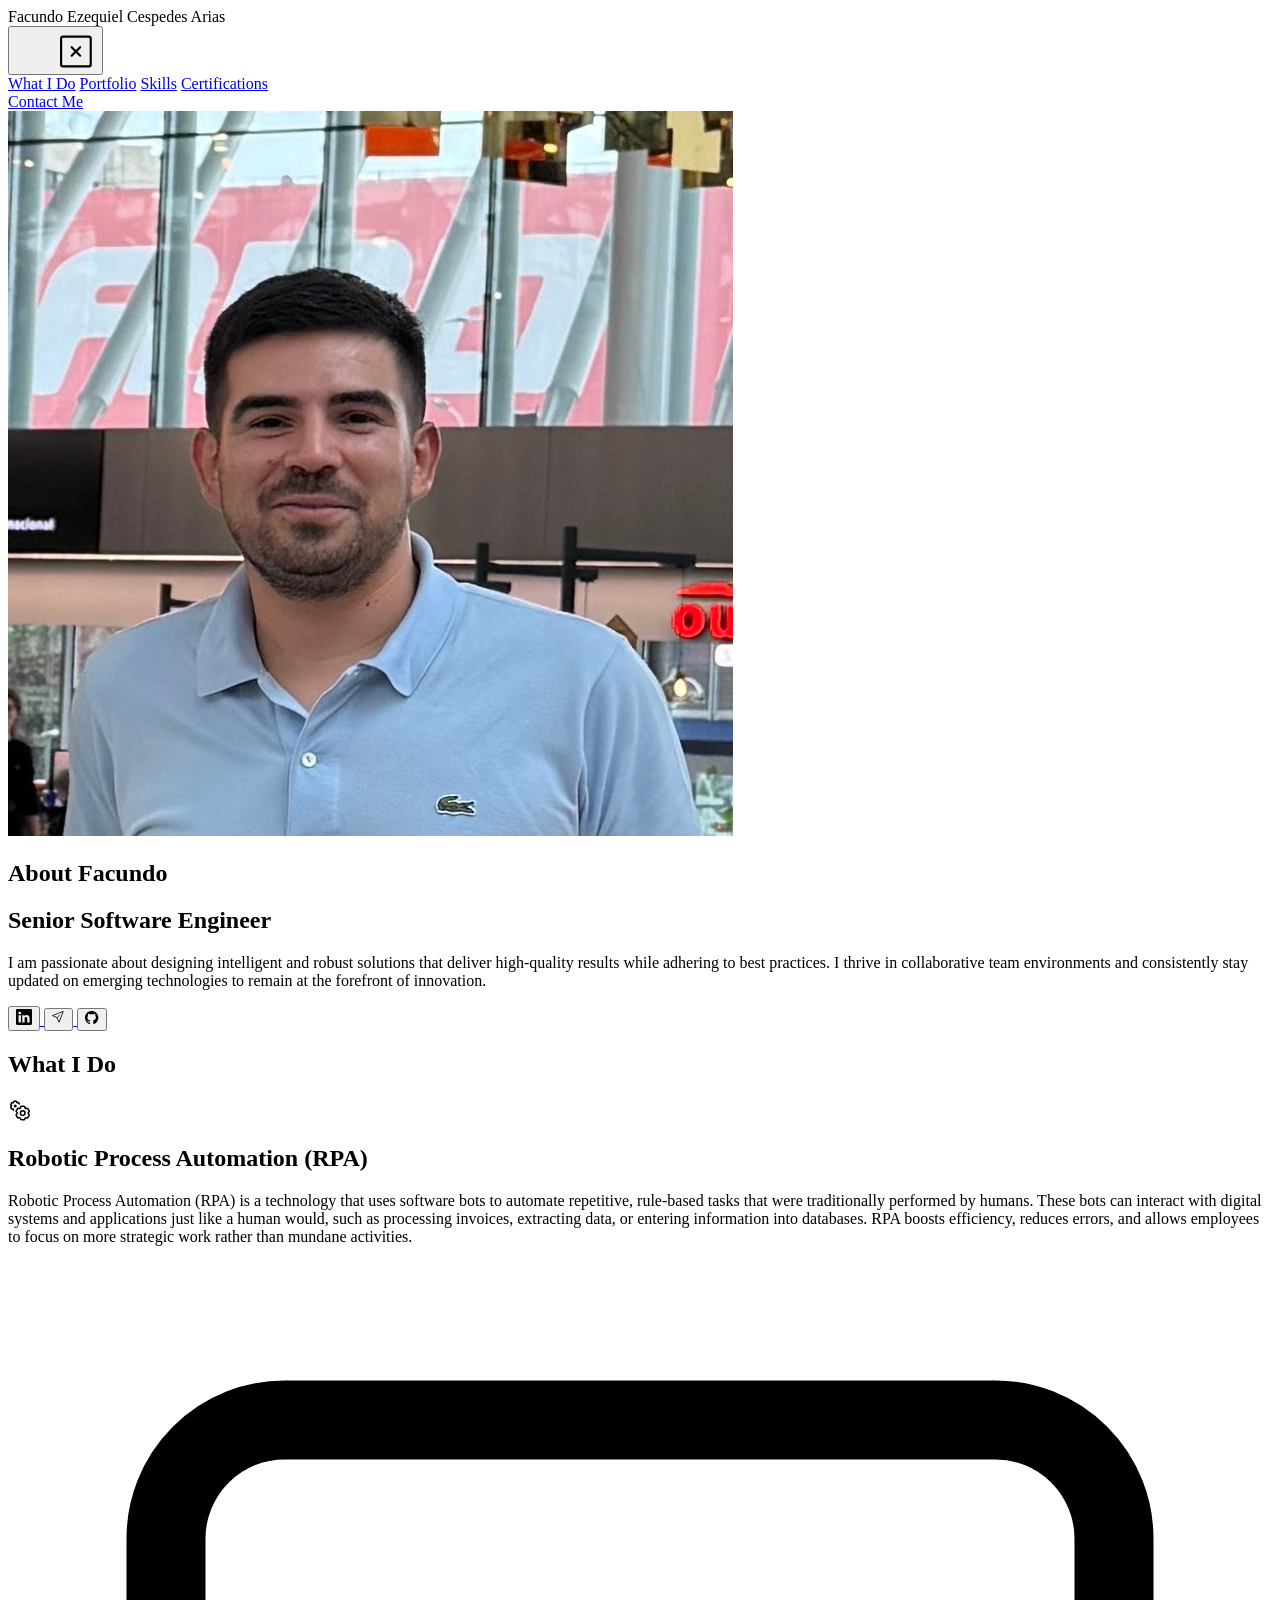
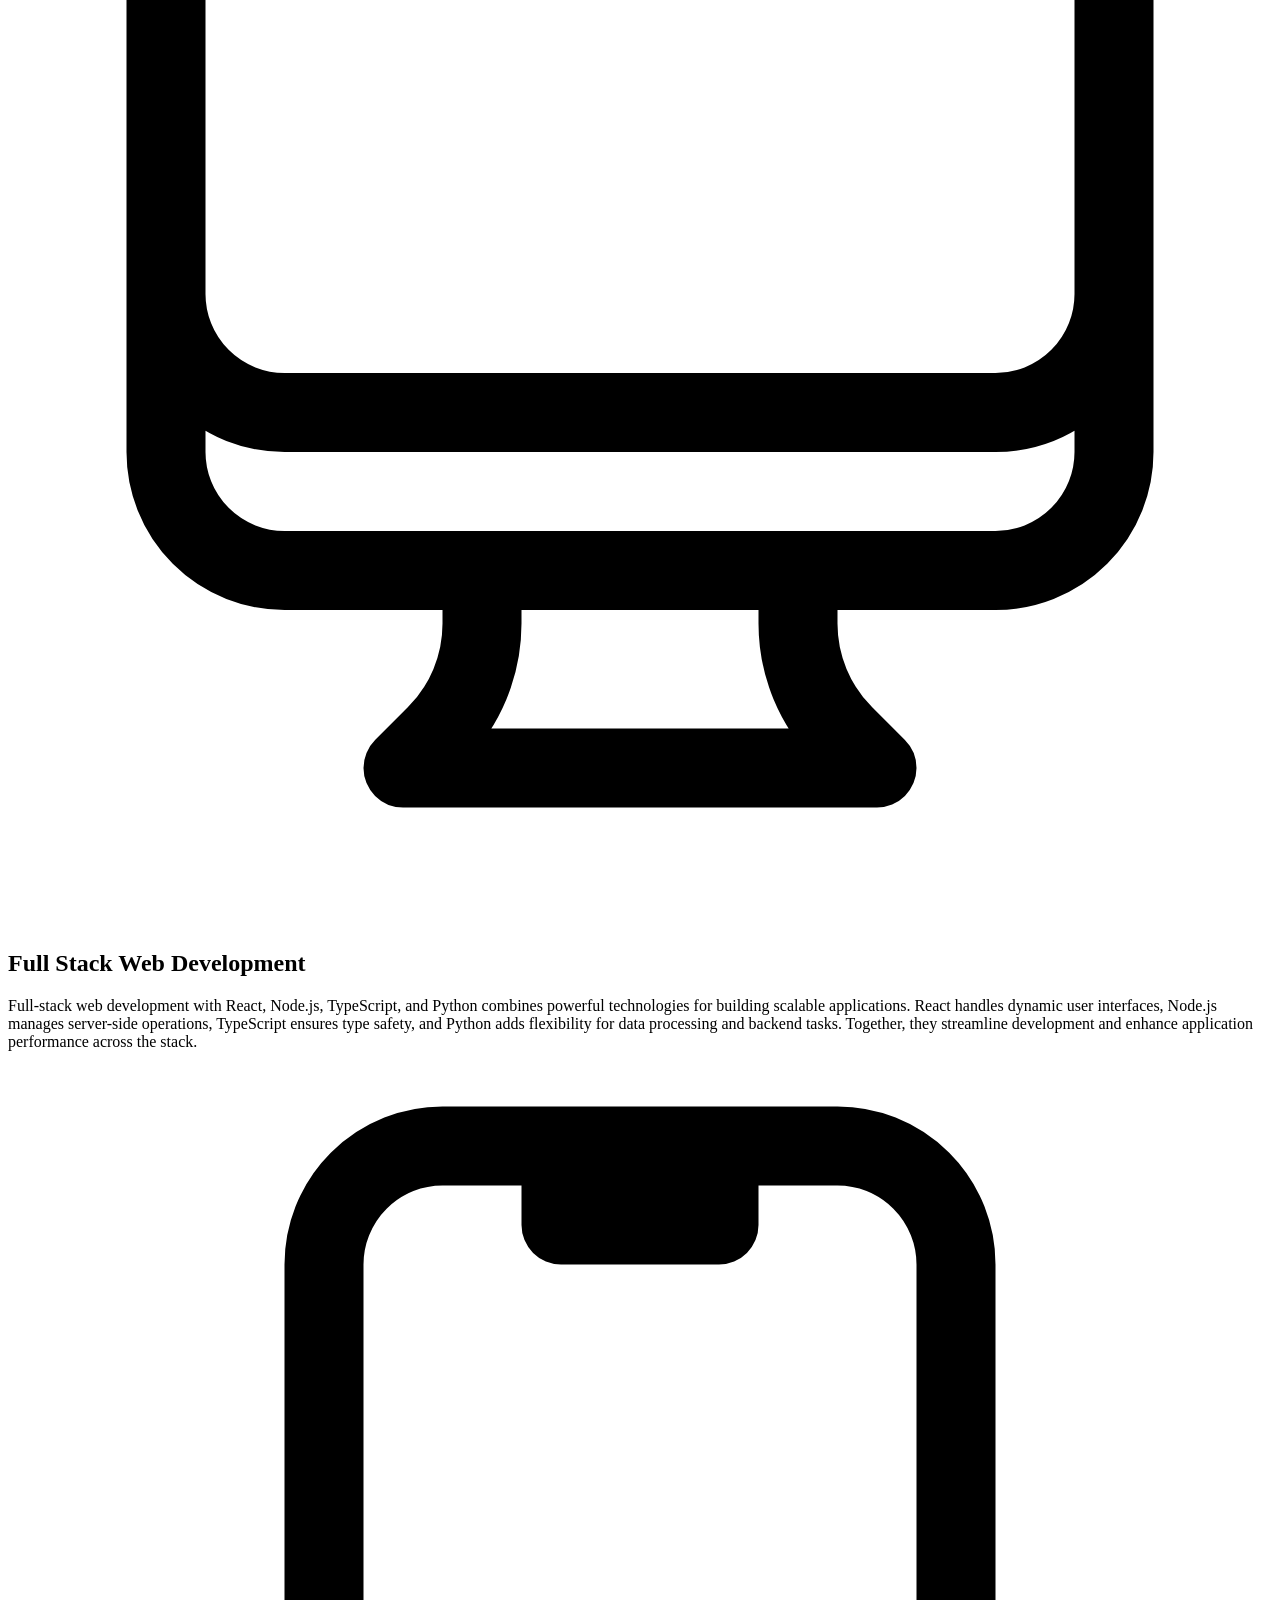
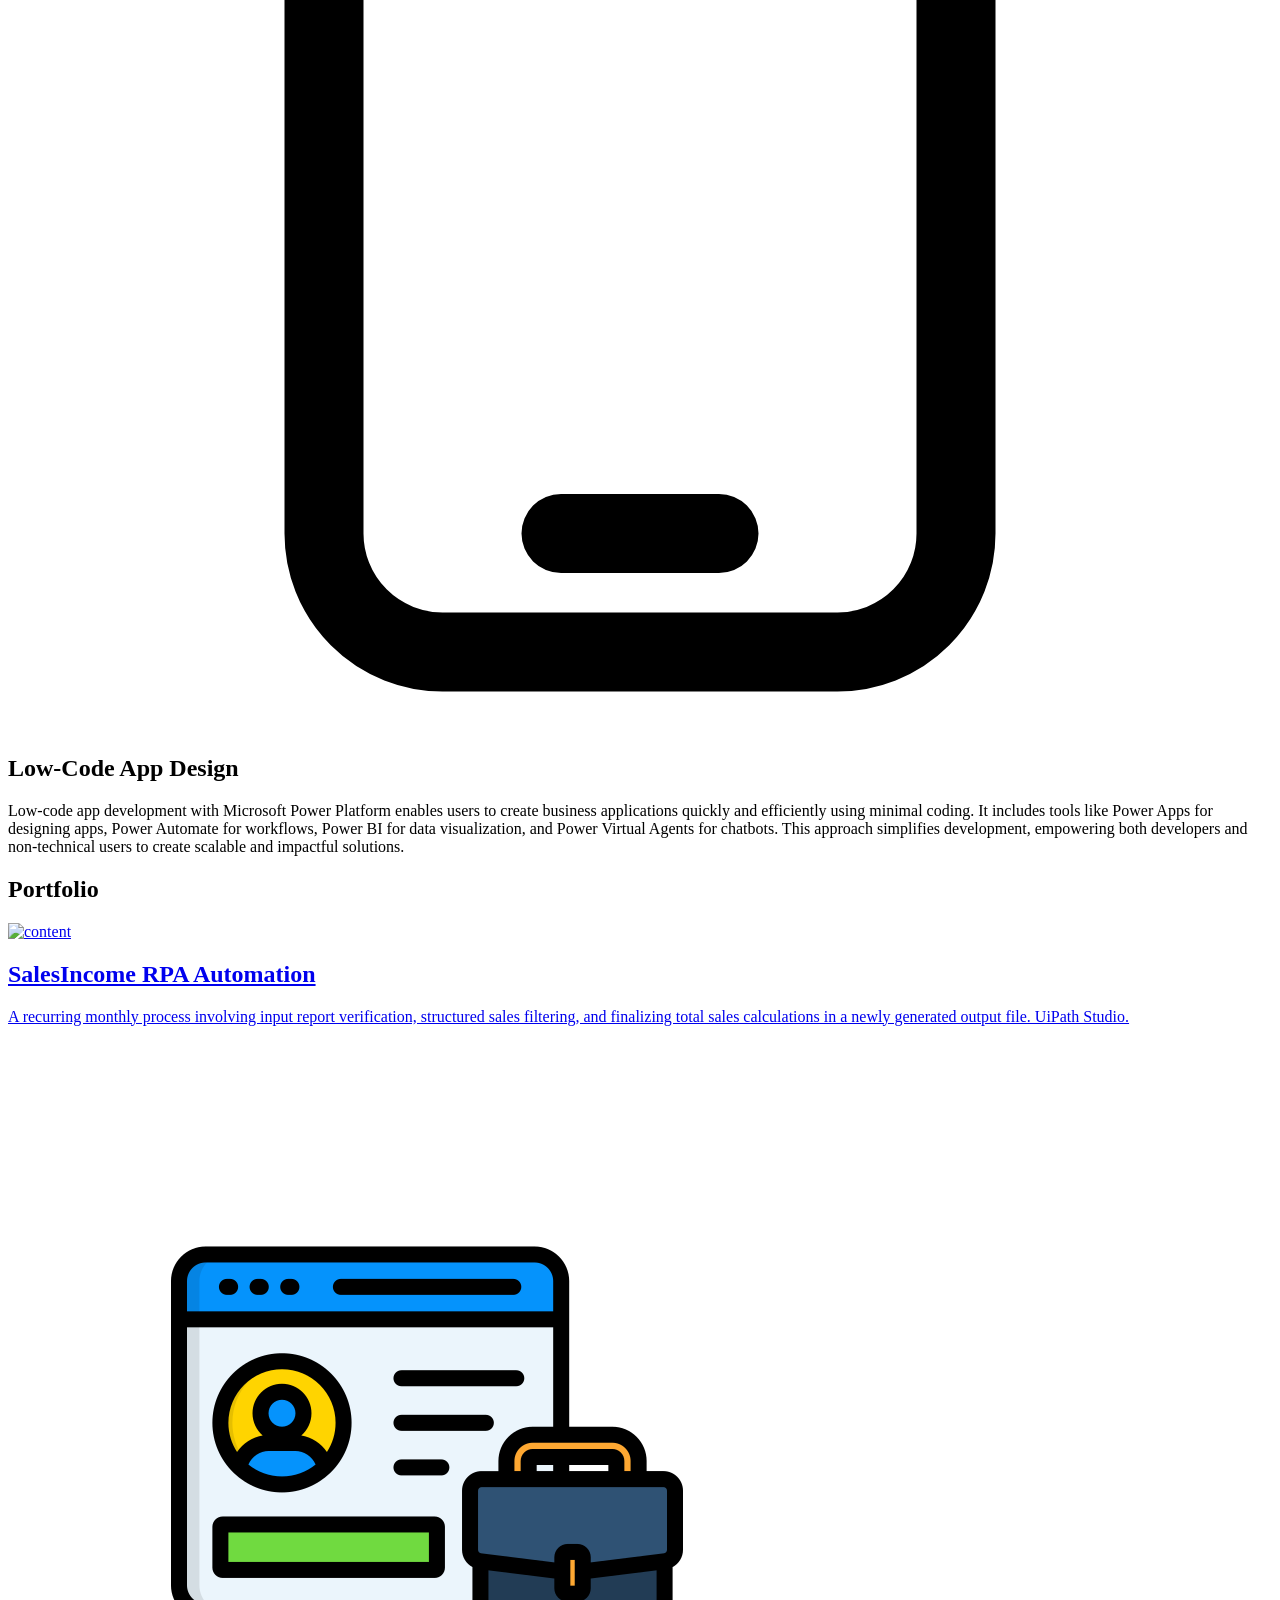
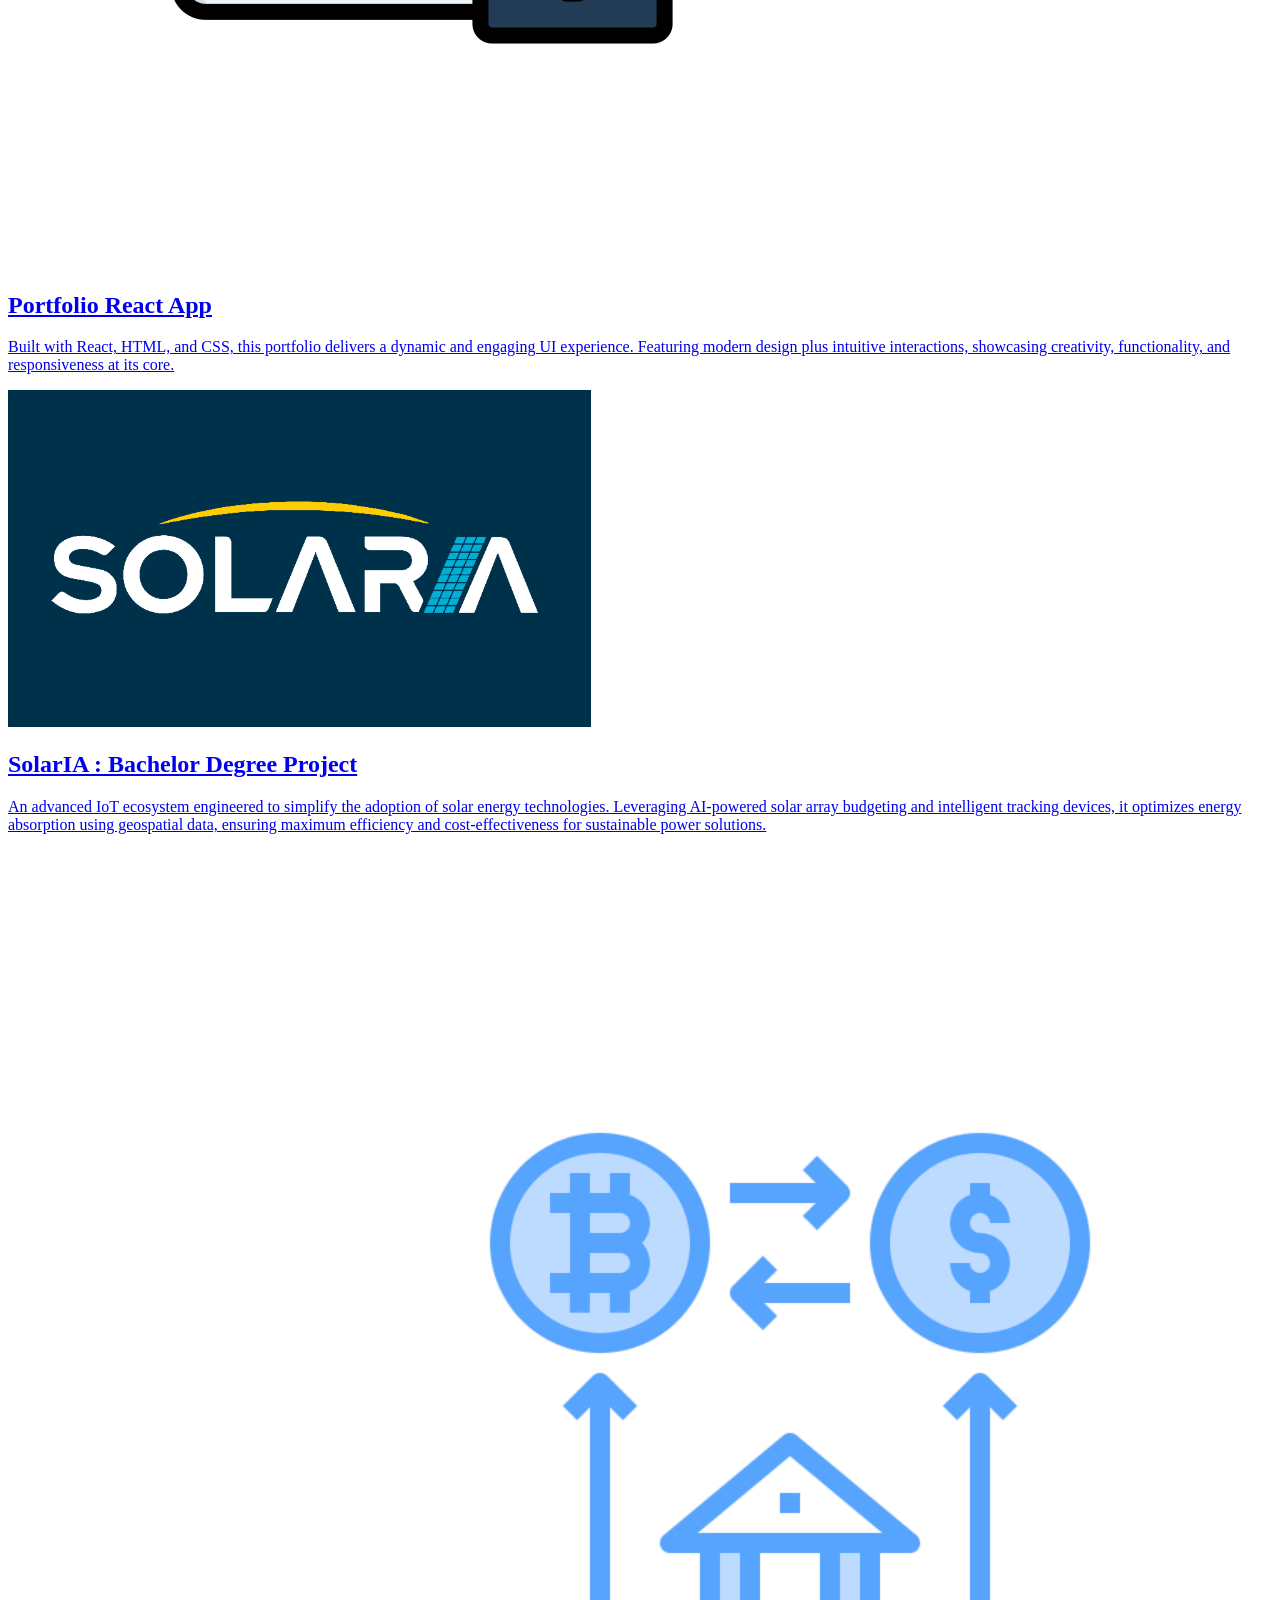
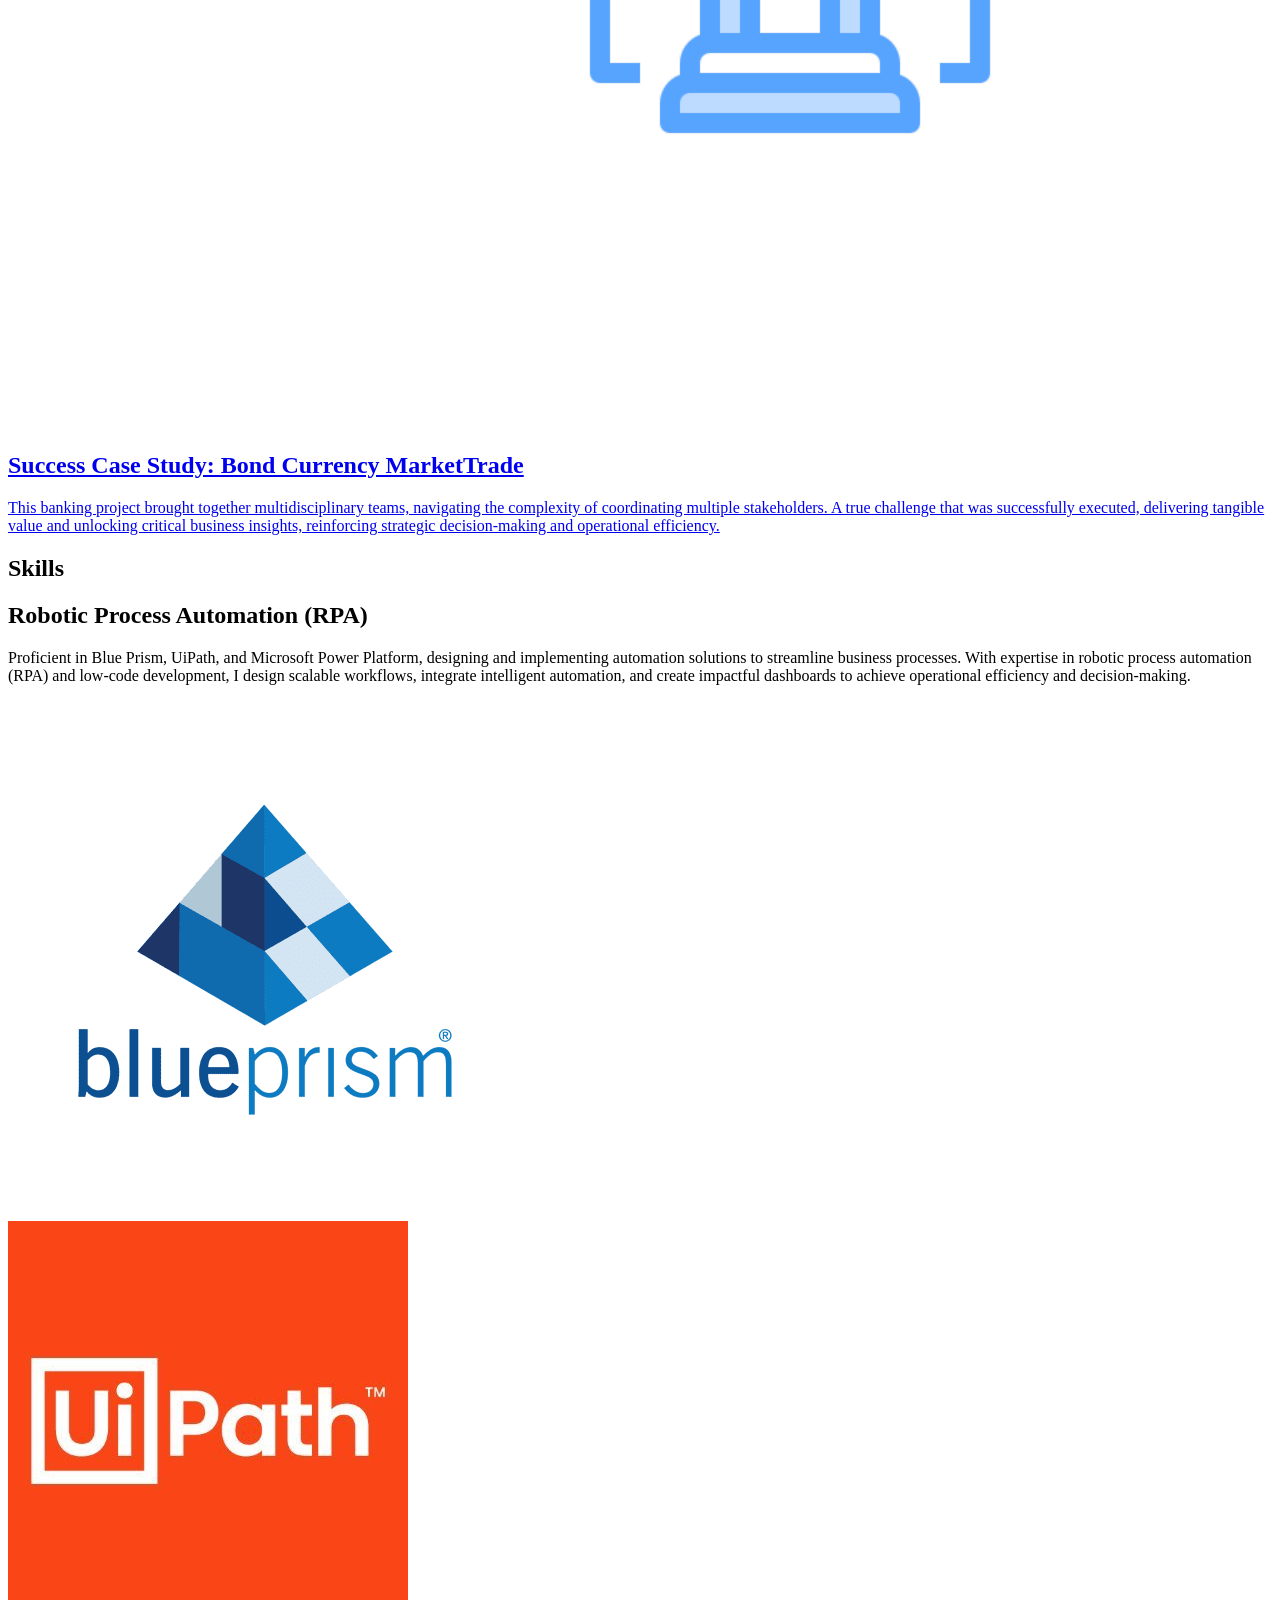
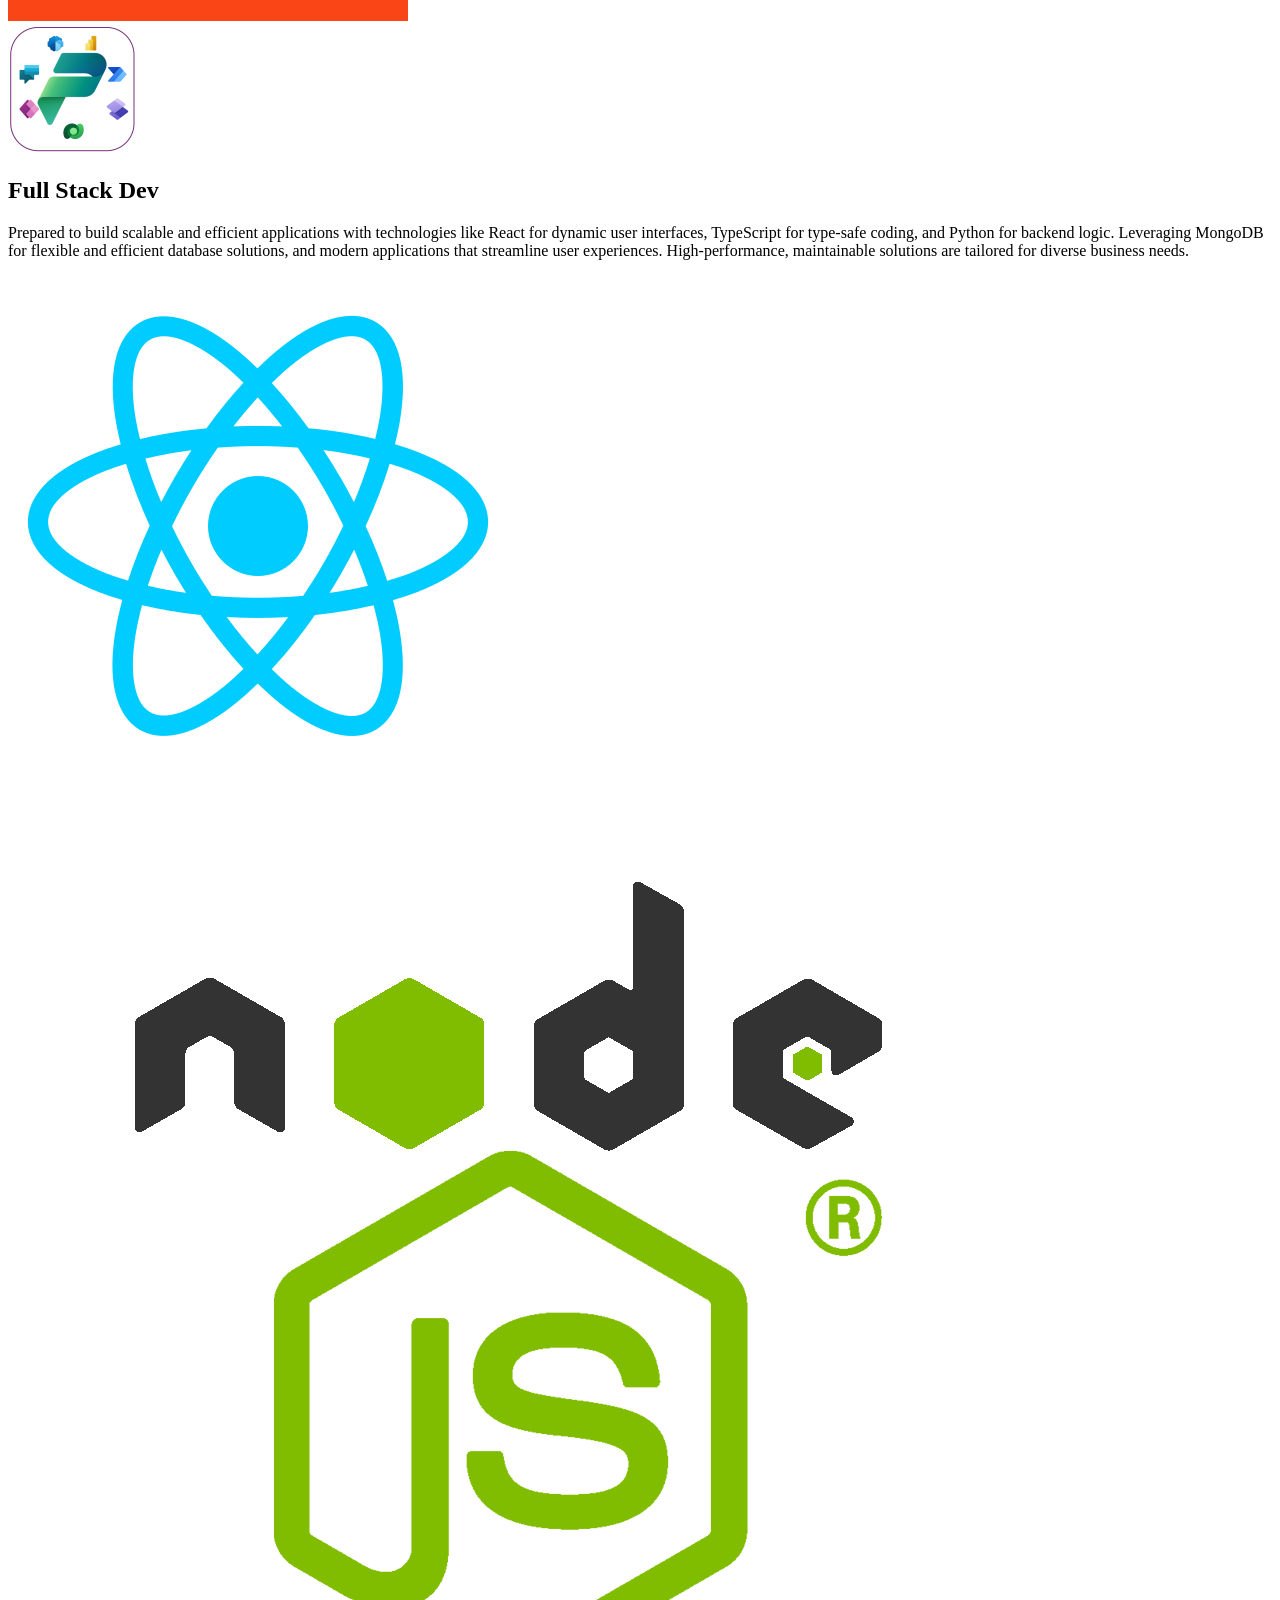
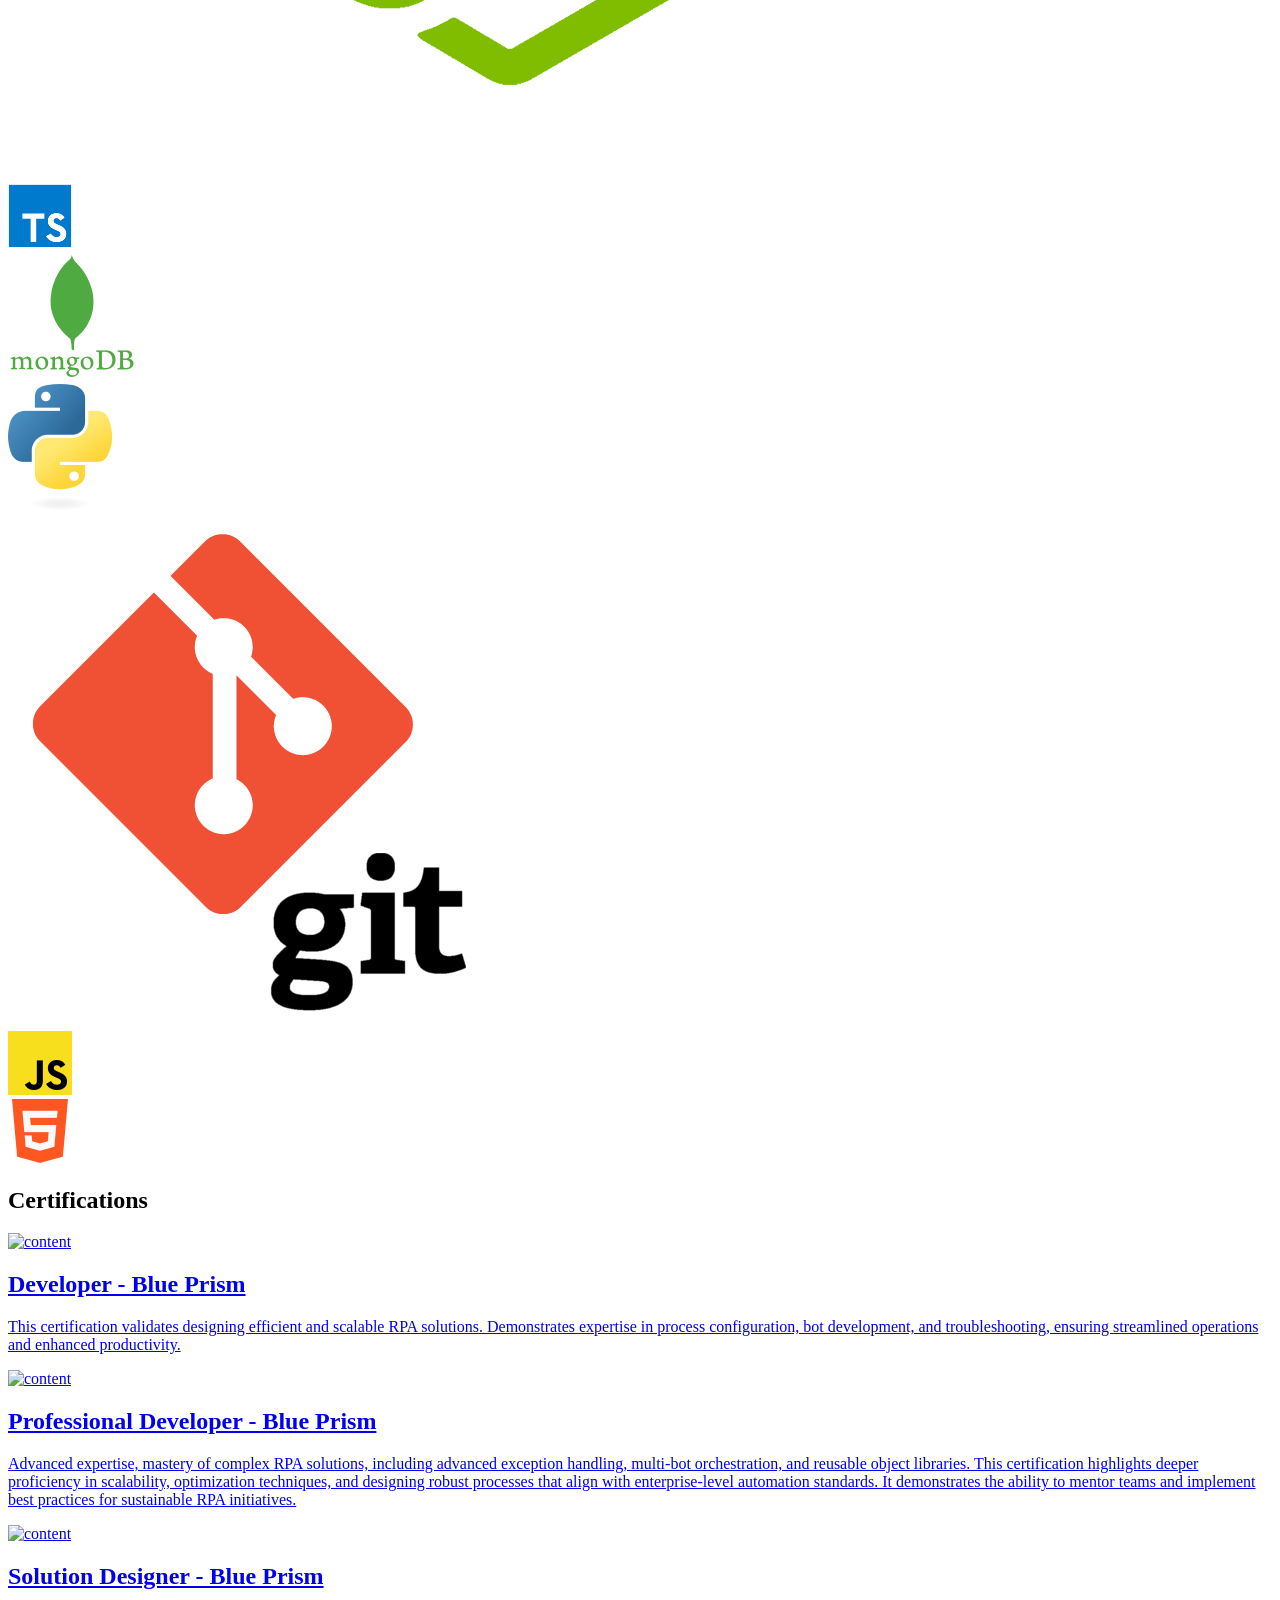
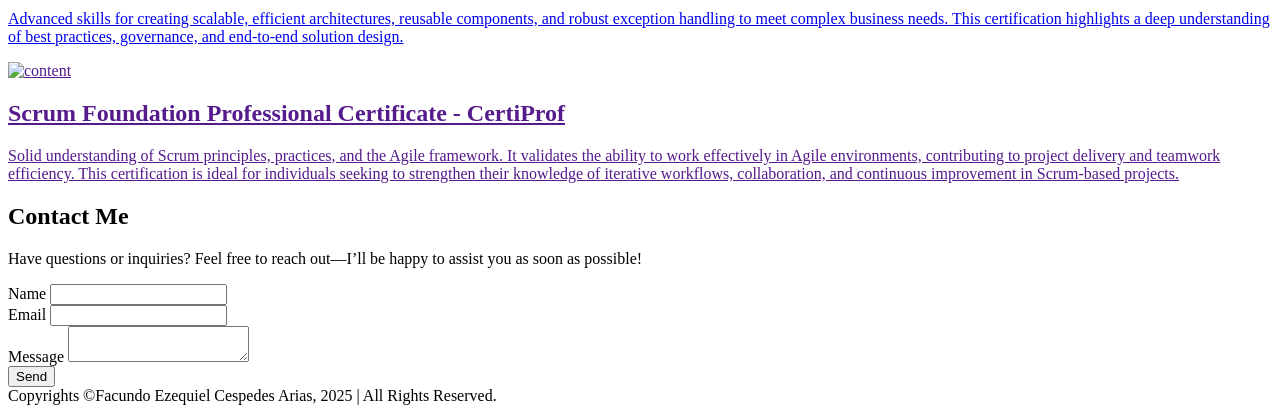
==== index.html @ 086b0048 "test css path github pages" ====
<!doctype html>
<html lang="zxx">

<head>
    <meta charset="UTF-8">
    <meta name="viewport" content="width=device-width, initial-scale=1.0">
    <title>Facundo Ezequiel Cespedes Arias - Software Engineer Portfolio</title>
    <link href="client/dist/output.css" rel="stylesheet">

    <!--On Scroll Animation AOS CSS -->
    <link rel="stylesheet" href="https://unpkg.com/aos@next/dist/aos.css">

    <!--Swiper Slider CSS -->
    <link rel="stylesheet" href="https://cdn.jsdelivr.net/npm/swiper@10/swiper-bundle.min.css">

</head>

<body>
    <!-- Navbar Start -->
    <nav class="flex flex-wrap items-center justify-between p-5 bg-secondary-500">
        <a class="flex title-font font-medium items-center text-white mb-4 md:mb-0">
            <span class="ml-3 text-xl">Facundo Ezequiel Cespedes Arias</span>
        </a>
        <div class="flex md:hidden">
            <button id="hamburger">
                <svg class="toggle block" alt="menu icon" xmlns="http://www.w3.org/2000/svg" viewBox="0 0 24 24" width="40" height="40" {...props}>
                <g class="stroke-blue" fill="none" strokeLinecap="round" strokeLinejoin="round" strokeWidth="2">
                  <rect width="18" height="18" x="3" y="3" rx="2"></rect>
                  <path d="M7 8h10M7 12h10M7 16h10"></path>
                </g>
              </svg>
              <svg class="toggle hidden" alt="close icon" xmlns="http://www.w3.org/2000/svg" viewBox="0 0 22 20" width="35" height="35" {...props}>
                <path 
                class="fill-blue"
                d="M1.818 1.364a.455.455 0 0 0-.454.454v16.364c0 .25.203.454.454.454h16.364a.455.455 0 0 0 .454-.454V1.818a.455.455 0 0 0-.454-.454zM18.182 0C19.186 0 20 .814 20 1.818v16.364A1.82 1.82 0 0 1 18.182 20H1.818A1.82 1.82 0 0 1 0 18.182V1.818C0 .814.814 0 1.818 0zm-5.975 6.818L10.01 9.01L7.815 6.818a.68.68 0 0 0-.88-.072l-.084.072a.68.68 0 0 0 0 .964l2.195 2.193l-2.195 2.193a.682.682 0 1 0 .964.965l2.195-2.195l2.197 2.195c.24.24.613.263.88.071l.084-.072a.68.68 0 0 0 0-.964l-2.196-2.193l2.195-2.193a.682.682 0 0 0-.963-.964"
              ></path>
            </svg>
            </button>
        </div>
        <div
            class="toggle hidden w-full md:w-auto md:flex text-right text-bold mt-5 md:mt-0 border-t-2 border-primary-500 md:border-none">
            <a href="#whatIdo"
                class="block md:inline-block text-slate-200 hover:text-primary-500 px-3 py-3 border-b-2 border-primary-500 md:border-none uppercase">What I Do</a>
            <a href="#portfolio"
                class="block md:inline-block text-slate-200 hover:text-primary-500 px-3 py-3 border-b-2 border-primary-500 md:border-none uppercase">Portfolio</a>
            <a href="#skills"
                class="block md:inline-block text-slate-200 hover:text-primary-500 px-3 py-3 border-b-2 border-primary-500 md:border-none uppercase">Skills</a>
            <a href="#certifies"
                class="block md:inline-block text-slate-200 hover:text-primary-500 px-3 py-3 border-b-2 border-primary-500 md:border-none uppercase">Certifications</a>
        </div>
        <a href="mailto:facucespedes93@gmail.com" target="_blank" rel="noopener noreferrer"
            class="toggle hidden md:flex w-full md:w-auto px-4 py-2 text-right bg-primary-500 hover:bg-secondary-600 hover:text-primary-500 text-white md:rounded">Contact Me
            </a>
    </nav>

    <!-- Navbar End-->

    <!-- Hero Section Start-->
    <section class="text-gray-400 bg-secondary-500 body-font">
        <div class="container mx-auto flex px-5 py-16 md:flex-row flex-col items-center">
            <div
                class="lg:max-w-lg lg:w-full md:w-1/2 w-5/6 border-solid border-[18px] border-secondary-600 drop-shadow-xl rounded-full :order-1 lg:order-2">
                <img class="object-cover object-center rounded-full " alt="hero" src="./client/asset/img_fcesp_focus2.jpg">
            </div>
            <div
                class="lg:flex-grow md:w-1/2 lg:pr-24 md:pr-16 flex flex-col md:items-start md:text-left mb-16 md:pt-10 pt-8 items-center text-center">
                <h1 class="title-font sm:text-6xl leading-6 text-3xl mb-4 font-bold text-white">About <span
                        class="text-primary-500">Facundo</span></h1>
                <h2 class="title-font sm:text-3xl text-xl mb-4 font-bold text-white">Senior Software Engineer</h2>
                <p class="mb-8 leading-relaxed text-slate-200">I am passionate about designing intelligent and robust solutions that deliver high-quality
                     results while adhering to best practices. I thrive in collaborative team environments and consistently stay updated on emerging 
                     technologies to remain at the forefront of innovation.</p>
                <div class="flex justify-center my-6">
                    <a href="https://www.linkedin.com/in/facundo-ezequiel-cespedes-arias-50a435132" target="_blank" rel="noopener noreferrer">
                    <button
                        class="inline-flex text-white bg-secondary-600 border-0 py-4 px-6 focus:outline-none hover:bg-primary-500 rounded-lg text-lg"><svg
                            xmlns="http://www.w3.org/2000/svg" width="16" height="16" fill="currentColor"
                            class="bi bi-linkedin" viewBox="0 0 16 16">
                            <path
                                d="M0 1.146C0 .513.526 0 1.175 0h13.65C15.474 0 16 .513 16 1.146v13.708c0 .633-.526 1.146-1.175 1.146H1.175C.526 16 0 15.487 0 14.854V1.146zm4.943 12.248V6.169H2.542v7.225h2.401zm-1.2-8.212c.837 0 1.358-.554 1.358-1.248-.015-.709-.52-1.248-1.342-1.248-.822 0-1.359.54-1.359 1.248 0 .694.521 1.248 1.327 1.248h.016zm4.908 8.212V9.359c0-.216.016-.432.08-.586.173-.431.568-.878 1.232-.878.869 0 1.216.662 1.216 1.634v3.865h2.401V9.25c0-2.22-1.184-3.252-2.764-3.252-1.274 0-1.845.7-2.165 1.193v.025h-.016a5.54 5.54 0 0 1 .016-.025V6.169h-2.4c.03.678 0 7.225 0 7.225h2.4z" />
                        </svg>
                    </button>
                    </a>
                    <a href="mailto:facucespedes93@gmail.com" target="_blank" rel="noopener noreferrer">
                    <button
                        class="ml-4 inline-flex text-gray-400 bg-secondary-600 border-0 py-4 px-6 focus:outline-none hover:bg-primary-500 hover:text-white rounded-lg text-lg"><svg
                                xmlns="http://www.w3.org/2000/svg" viewBox="0 0 16 16" width="1em" height="1em" {...props}
                              >
                                <path fill="none" stroke="currentColor" strokeLinecap="round" strokeLinejoin="round" 
                                d="M6 8L.5 5.5l13-5l-5 13zm0 0l3-3"
                                ></path>
                              </svg>
                    </button>
                    </a>
                    <a href="https://github.com/facucespedes93" target="_blank" rel="noopener noreferrer">
                        <button
                            class="ml-4 inline-flex text-gray-400 bg-secondary-600 border-0 py-4 px-6 focus:outline-none hover:bg-primary-500 hover:text-white rounded-lg text-lg"><svg xmlns="http://www.w3.org/2000/svg" viewBox="0 0 64 64" width="1em" height="1em" {...props}>
                            <path fill="currentColor"
                              d="M32 0C14 0 0 14 0 32c0 21 19 30 22 30c2 0 2-1 2-2v-5c-7 2-10-2-11-5c0 0 0-1-2-3c-1-1-5-3-1-3c3 0 5 4 5 4c3 4 7 3 9 2c0-2 2-4 2-4c-8-1-14-4-14-15q0-6 3-9s-2-4 0-9c0 0 5 0 9 4c3-2 13-2 16 0c4-4 9-4 9-4c2 7 0 9 0 9q3 3 3 9c0 11-7 14-14 15c1 1 2 3 2 6v8c0 1 0 2 2 2c3 0 22-9 22-30C64 14 50 0 32 0"
                            ></path>
                          </svg>
                        </button>
                        </a>
                </div>
            </div>
        </div>
    </section>

    <!-- Hero Section End-->

    <!-- What I do Section Start -->

    <section id="whatIdo" class="text-gray-400 bg-secondary-500 body-font">
        <div class="container px-5 py-24 mx-auto flex flex-wrap border-t-2 border-secondary-600">
            <div class="flex flex-col text-center w-full mb-20">
                <h2
                    class="sm:text-4xl text-2xl font-medium title-font underline decoration-primary-500 decoration-4 underline-offset-8 text-slate-200">
                    What I Do</h2>
            </div>
            <div class="flex flex-wrap -m-4">
                <div class="p-4 md:w-1/3" data-aos="fade-up" data-aos-delay="500">
                    <div class="flex rounded-lg h-full bg-secondary-600 bg-opacity-60 p-8 flex-col">
                        <div class="flex items-center mb-3">
                            <div
                                class="w-8 h-8 mr-3 inline-flex items-center justify-center rounded-full bg-primary-500 text-white flex-shrink-0">
                                <svg xmlns="http://www.w3.org/2000/svg" viewBox="0 0 24 24" width="1.5em" height="1.5em" {...props}>
                                <path fill="currentColor"
                                    d="M4.253 5.397a1.492 1.492 0 0 0 2.23-1.288h1.5a1.492 1.492 0 0 0 2.231 1.288l.75 1.298c.417-.233.916-.387 1.424-.478q-.046-.135-.12-.264l-.759-1.313a1.49 1.49 0 0 0-2.025-.553A1.49 1.49 0 0 0 7.992 2.61H6.476c-.82 0-1.485.66-1.492 1.478a1.49 1.49 0 0 0-2.026.553L2.2 5.953c-.41.71-.17 1.616.534 2.031a1.49 1.49 0 0 0-.534 2.031l.758 1.313c.41.71 1.314.955 2.026.553c.006.618.388 1.147.928 1.368c-.003-.571.14-1.15.447-1.68l.068-.118a1.494 1.494 0 0 0-2.174-.88l-.75-1.299c.985-.576.985-2 0-2.576z"
                                ></path>
                                <path fill="currentColor"
                                    d="M7.234 9.484a1.5 1.5 0 1 0 0-3a1.5 1.5 0 0 0 0 3"
                                ></path>
                                <path fill="currentColor" fillRule="evenodd"
                                    d="M11.64 15.11a3.065 3.065 0 1 1 6.13 0a3.065 3.065 0 0 1-6.13 0m3.066-1.564a1.565 1.565 0 1 0 0 3.13a1.565 1.565 0 0 0 0-3.13"
                                    clipRule="evenodd"
                                ></path>
                                <path fill="currentColor" fillRule="evenodd"
                                    d="M7.658 17.903a1.833 1.833 0 0 1 .671-2.505a.333.333 0 0 0 0-.576a1.833 1.833 0 0 1-.67-2.504l1.106-1.916a1.833 1.833 0 0 1 2.503-.67a.332.332 0 0 0 .499-.288c0-1.012.82-1.833 1.832-1.833h2.213c1.013 0 1.833.821 1.833 1.833c0 .256.277.416.498.288a1.83 1.83 0 0 1 2.503.67l1.107 1.918a1.83 1.83 0 0 1-.67 2.502a.332.332 0 0 0 0 .576a1.833 1.833 0 0 1 .67 2.503l-1.105 1.916a1.833 1.833 0 0 1-2.504.671a.333.333 0 0 0-.5.288c0 1.013-.82 1.833-1.832 1.833H13.6a1.833 1.833 0 0 1-1.833-1.832a.333.333 0 0 0-.5-.288a1.833 1.833 0 0 1-2.503-.671zm1.421-1.206a.333.333 0 0 0-.122.456l1.106 1.915c.092.16.295.214.455.122c1.221-.705 2.749.176 2.749 1.587c0 .183.149.332.333.332h2.212a.333.333 0 0 0 .333-.333c0-1.41 1.527-2.292 2.749-1.587c.16.092.363.037.455-.122l1.106-1.916a.333.333 0 0 0-.122-.454c-1.221-.705-1.222-2.468 0-3.174a.33.33 0 0 0 .121-.453l-1.107-1.917a.33.33 0 0 0-.454-.122c-1.221.706-2.748-.177-2.748-1.587a.333.333 0 0 0-.333-.333H13.6a.33.33 0 0 0-.332.333c0 1.41-1.527 2.292-2.749 1.586a.333.333 0 0 0-.454.122l-1.106 1.916a.333.333 0 0 0 .122.455c1.222.705 1.22 2.47 0 3.174"
                                    clipRule="evenodd"
                                ></path>

                                </svg>
                            </div>
                            <h2 class="text-slate-200 text-lg title-font font-medium">Robotic Process Automation (RPA)</h2>
                        </div>
                        <div class="flex-grow">
                            <p class="leading-relaxed text-base">Robotic Process Automation (RPA) is a technology that uses software bots to automate repetitive,
                                 rule-based tasks that were traditionally performed by humans. These bots can interact with digital systems and applications just 
                                 like a human would, such as processing invoices, extracting data, or entering information into databases. RPA boosts efficiency, 
                                 reduces errors, and allows employees to focus on more strategic work rather than mundane activities.</p>
                        </div>
                    </div>
                </div>
                <div class="p-4 md:w-1/3" data-aos="fade-up" data-aos-delay="300">
                    <div class="flex rounded-lg h-full bg-secondary-600 bg-opacity-60 p-8 flex-col">
                        <div class="flex items-center mb-3">
                            <div
                                class="w-8 h-8 mr-3 inline-flex items-center justify-center rounded-full bg-primary-500 text-white flex-shrink-0">
                                <svg xmlns="http://www.w3.org/2000/svg" fill="none" viewBox="0 0 24 24"
                                    stroke-width="1.5" stroke="currentColor" class="w-6 h-6">
                                    <path stroke-linecap="round" stroke-linejoin="round"
                                        d="M9 17.25v1.007a3 3 0 01-.879 2.122L7.5 21h9l-.621-.621A3 3 0 0115 18.257V17.25m6-12V15a2.25 2.25 0 01-2.25 2.25H5.25A2.25 2.25 0 013 15V5.25m18 0A2.25 2.25 0 0018.75 3H5.25A2.25 2.25 0 003 5.25m18 0V12a2.25 2.25 0 01-2.25 2.25H5.25A2.25 2.25 0 013 12V5.25" />
                                </svg>

                            </div>
                            <h2 class="text-slate-200 text-lg title-font font-medium">Full Stack Web Development</h2>
                        </div>
                        <div class="flex-grow">
                            <p class="leading-relaxed text-base">Full-stack web development with React, Node.js, TypeScript, and Python combines powerful technologies
                                 for building scalable applications. React handles dynamic user interfaces, Node.js manages server-side operations, TypeScript ensures
                                 type safety, and Python adds flexibility for data processing and backend tasks. Together, they streamline development and enhance 
                                 application performance across the stack.
                            </p>
                        </div>
                    </div>
                </div>
                <div class="p-4 md:w-1/3" data-aos="fade-up" data-aos-delay="400">
                    <div class="flex rounded-lg h-full bg-secondary-600 bg-opacity-60 p-8 flex-col">
                        <div class="flex items-center mb-3">
                            <div
                                class="w-8 h-8 mr-3 inline-flex items-center justify-center rounded-full bg-primary-500 text-white flex-shrink-0">
                                <svg xmlns="http://www.w3.org/2000/svg" fill="none" viewBox="0 0 24 24"
                                    stroke-width="1.5" stroke="currentColor" class="w-6 h-6">
                                    <path stroke-linecap="round" stroke-linejoin="round"
                                        d="M10.5 1.5H8.25A2.25 2.25 0 006 3.75v16.5a2.25 2.25 0 002.25 2.25h7.5A2.25 2.25 0 0018 20.25V3.75a2.25 2.25 0 00-2.25-2.25H13.5m-3 0V3h3V1.5m-3 0h3m-3 18.75h3" />
                                </svg>

                            </div>
                            <h2 class="text-slate-200 text-lg title-font font-medium">Low-Code App Design</h2>
                        </div>
                        <div class="flex-grow">
                            <p class="leading-relaxed text-base">Low-code app development with Microsoft Power Platform enables users to create business applications quickly and efficiently using minimal 
                                coding. It includes tools like Power Apps for designing apps, Power Automate for workflows, Power BI for data visualization, and Power Virtual Agents for chatbots. This 
                                approach simplifies development, empowering both developers and non-technical users to create scalable and impactful solutions.
                            </p>
                        </div>
                    </div>
                </div>
            </div>
        </div>
    </section>

    <!-- What I do Section End -->

    <!-- Portfolio Section Start -->
    <section id="portfolio" class="text-gray-400 body-font bg-secondary-500">
        <div class="container px-5 py-24 mx-auto border-t-2 border-secondary-600">
            <div class="flex flex-col text-center w-full mb-20">
                <h2
                    class="sm:text-4xl text-2xl font-medium title-font underline decoration-primary-500 decoration-4 underline-offset-8 text-slate-200">
                    Portfolio</h2>
            </div>
            <div class="flex flex-wrap -m-4">
                <div class="xl:w-1/3 md:w-1/2 p-4"><a href="#">
                        <div class="bg-secondary-600 bg-opacity-40 p-6 rounded-lg">
                            <img class="h-40 rounded w-full object-cover object-center mb-6 hover:scale-105 duration-500"
                                src="./client/asset/portfolio/DemoRPAAutomation_UIPath.gif" alt="content">
                            <h2 class="text-lg text-slate-200 font-medium title-font mb-4">SalesIncome RPA Automation</h2>
                            <p class="leading-relaxed text-base">A recurring monthly process involving input report verification, structured sales filtering, and finalizing total sales calculations in a newly generated output file. UiPath Studio. </p>
                        </div>
                    </a>
                </div>
                <div class="xl:w-1/3 md:w-1/2 p-4"><a href="#">
                        <div class="bg-secondary-600 bg-opacity-40 p-6 rounded-lg">
                            <img class="h-40 rounded w-full object-cover object-center mb-6 hover:scale-105 duration-500"
                                src="./client/asset/portfolio/portfolio.png" alt="content">
                            <h2 class="text-lg text-slate-200 font-medium title-font mb-4">Portfolio React App</h2>
                            <p class="leading-relaxed text-base">Built with React, HTML, and CSS, this portfolio delivers a dynamic and engaging UI experience. Featuring modern design plus intuitive interactions, showcasing creativity, functionality, and responsiveness at its core.</p>
                        </div>
                    </a>
                </div>
                <div class="xl:w-1/3 md:w-1/2 p-4"><a href="#">
                        <div class="bg-secondary-600 bg-opacity-40 p-6 rounded-lg">
                            <img class="h-40 rounded w-full object-cover object-center mb-6 hover:scale-105 duration-500"
                                src="./client/asset/portfolio/SolarIA.png" alt="content">
                            <h2 class="text-lg text-slate-200 font-medium title-font mb-4">SolarIA : Bachelor Degree Project</h2>
                            <p class="leading-relaxed text-base">An advanced IoT ecosystem engineered to simplify the adoption of solar energy technologies. Leveraging AI-powered solar array budgeting and intelligent tracking devices, it optimizes energy absorption using geospatial data, ensuring maximum efficiency and cost-effectiveness for sustainable power solutions.</p>
                        </div>
                    </a>
                </div>
                <div class="xl:w-1/3 md:w-1/2 p-4"><a href="#">
                        <div class="bg-secondary-600 bg-opacity-40 p-6 rounded-lg">
                            <img class="h-40 rounded w-full object-cover object-center mb-6 hover:scale-105 duration-500"
                                src="./client/asset/portfolio/BondTrade.png" alt="content">
                            <h2 class="text-lg text-slate-200 font-medium title-font mb-4">Success Case Study: Bond Currency MarketTrade</h2>
                            <p class="leading-relaxed text-base">This banking project brought together multidisciplinary teams, navigating the complexity of coordinating multiple stakeholders. A true challenge that was successfully executed, delivering tangible value and unlocking critical business insights, reinforcing strategic decision-making and operational efficiency.</p>
                        </div>
                    </a>
                </div>
            </div>
        </div>
    </section>

    <!--Portfolio Section End -->

    <!-- Skills Section Start-->
    <section id="skills" class="text-gray-400 bg-secondary-500 body-font">
        <div class="container px-5 py-24 mx-auto flex flex-wrap border-t-2 border-secondary-600" >
            <div class="flex flex-col text-center w-full mb-20">
                <h2
                    class="sm:text-4xl text-2xl font-medium title-font underline decoration-primary-500 decoration-4 underline-offset-8 text-slate-200">
                    Skills</h2>
            </div>
            <div style="margin-bottom: 20px;"
                class="lg:flex-grow md:w-1/2 lg:pr-24 md:pr-16 flex flex-col md:items-start md:text-left mb-16 md:mb-0 items-center text-center" data-aos="fade-up" data-aos-delay="500">
                <h2 class="title-font sm:text-3xl text-xl mb-4 font-bold text-white">Robotic Process Automation (RPA)</h2>
                <p class="mb-8 leading-relaxed text-slate-200">Proficient in Blue Prism, UiPath, and Microsoft Power Platform, designing and implementing automation solutions 
                    to streamline business processes. With expertise in robotic process automation (RPA) and low-code development, I design scalable workflows, integrate intelligent 
                    automation, and create impactful dashboards to achieve operational efficiency and decision-making.</p>
            </div>
            <div style="margin-bottom: 20px;"
                class="lg:flex-grow md:w-1/2 lg:pr-24 md:pr-16 flex flex-col md:items-start md:text-left mb-16 md:mb-0 items-center text-center" data-aos="fade-up" data-aos-delay="500">
                <div class="flex flex-wrap gap-4">
                    <div class="p-4 md:w-1/4">
                        <div
                            class="flex rounded-lg bg-secondary-600 hover:scale-110 duration-500 p-4 flex-col justify-center items-center">
                            <img class="w-auto max-w-[150px] h-auto" src="./client/asset/skills/blueprism.png" alt="">
                        </div>
                    </div>
                    <div class="p-4 md:w-1/4">
                        <div
                            class="flex rounded-lg bg-secondary-600 hover:scale-110 duration-500 p-4 flex-col justify-center items-center">
                            <img class="w-auto max-w-[150px] h-auto" src="./client/asset/skills/uipath.png" alt="">
                        </div>
                    </div>
                    <div class="p-4 md:w-1/4">
                        <div
                            class="flex rounded-lg bg-secondary-600 hover:scale-110 duration-500 p-4 flex-col justify-center items-center">
                            <img class="w-auto max-w-[150px] h-auto" src="./client/asset/skills/powerplatform.png" alt="">
                        </div>
                    </div>

                </div>
                
            </div>
            <div 
                class="lg:flex-grow md:w-1/2 lg:pr-24 md:pr-16 flex flex-col md:items-start md:text-left mb-16 md:mb-0 items-center text-center" data-aos="fade-up" data-aos-delay="500">
                    <h2 class="title-font sm:text-3xl text-xl mb-4 font-bold text-white">Full Stack Dev</h2>
                    <p class="mb-8 leading-relaxed text-slate-200">Prepared to build scalable and efficient applications with technologies like React for dynamic user interfaces, TypeScript for
                         type-safe coding, and Python for backend logic. Leveraging MongoDB for flexible and efficient database solutions, and modern applications that streamline user experiences.
                         High-performance, maintainable solutions are tailored for diverse business needs.</p>
            </div>
            <div
                class="lg:flex-grow md:w-1/2 lg:pr-24 md:pr-16 flex flex-col md:items-start md:text-left mb-16 md:mb-0 items-center text-center" data-aos="fade-up" data-aos-delay="500">
                <div class="flex flex-wrap gap-4">
                    <div class="p-4 md:w-1/4">
                        <div
                            class="flex rounded-lg bg-secondary-600 hover:scale-110 duration-500 p-4 flex-col justify-center items-center">
                            <img class="w-12" src="./client/asset/skills/react.png" alt="">
                        </div>
                    </div>
                    <div class="p-4 md:w-1/4">
                        <div
                            class="flex rounded-lg bg-secondary-600 hover:scale-110 duration-500 p-4 flex-col justify-center items-center">
                            <img class="w-12" src="./client/asset/skills/nodejs.png" alt="">
                        </div>
                    </div>
                    <div class="p-4 md:w-1/4">
                        <div
                            class="flex rounded-lg bg-secondary-600 hover:scale-110 duration-500 p-4 flex-col justify-center items-center">
                            <img class="w-12" src="./client/asset/skills/typescript.png" alt="">
                        </div>
                    </div>
                    <div class="p-4 md:w-1/4">
                        <div
                            class="flex rounded-lg bg-secondary-600 hover:scale-110 duration-500 p-4 flex-col justify-center items-center">
                            <img class="w-12" src="./client/asset/skills/mongodb.png" alt="">
                        </div>
                    </div>
                    <div class="p-4 md:w-1/4">
                        <div
                            class="flex rounded-lg bg-secondary-600 hover:scale-110 duration-500  p-4 flex-col justify-center items-center">
                            <img class="w-12" src="./client/asset/skills/python.png" alt="">
                        </div>
                    </div>
                    <div class="p-4 md:w-1/4">
                        <div
                            class="flex rounded-lg bg-secondary-600 hover:scale-110 duration-500 p-4 flex-col justify-center items-center">
                            <img class="w-12" src="./client/asset/skills/git.png" alt="">
                        </div>
                    </div>
                    <div class="p-4 md:w-1/4">
                        <div
                            class="flex rounded-lg bg-secondary-600 hover:scale-110 duration-500 p-4 flex-col justify-center items-center">
                            <img class="w-12" src="./client/asset/skills/javascript.png" alt="">
                        </div>
                    </div>
                    <div class="p-4 md:w-1/4">
                        <div
                            class="flex rounded-lg bg-secondary-600 hover:scale-110 duration-500 p-4 flex-col justify-center items-center">
                            <img class="w-12" src="./client/asset/skills/html5.png" alt="">
                        </div>
                    </div>
                </div>
            </div>
        </div>
    </section>

    <!--Skills Section End -->

    <!-- Certifies Section Start-->
    <section id="certifies" class="text-gray-400 bg-secondary-500 body-font">
        <div class="container px-5 py-24 mx-auto border-t-2 border-secondary-600">
            <div class="flex flex-wrap -mx-4 -my-8">
                <div class="flex flex-col text-center w-full mb-20">
                    <h2
                        class="sm:text-4xl text-2xl font-medium title-font underline decoration-primary-500 decoration-4 underline-offset-8 text-slate-200">
                        Certifications</h2>
                </div>
                <div class="flex flex-wrap -m-4" >
                    <div class="xl:w-1/3 md:w-1/2 p-4" data-aos="fade-up" data-aos-delay="500"><a href="https://www.youracclaim.com/badges/a6c1e4ab-d464-4c11-8c91-f23a92a86928/">
                            <div class="bg-secondary-600 bg-opacity-40 p-6 rounded-lg">
                                <img class="rounded uniform-image mb-6 hover:scale-105 duration-500"
                                    src="https://images.credly.com/size/340x340/images/d9ee0bc3-2330-4694-abae-137d76b315e6/image.png" alt="content">
                                <h2 class="text-lg text-slate-200 font-medium title-font mb-4">Developer - Blue Prism</h2>
                                <p class="leading-relaxed text-base">This certification validates designing efficient and scalable RPA
                                     solutions. Demonstrates expertise in process configuration, bot development, and troubleshooting, 
                                     ensuring streamlined operations and enhanced productivity.</p>
                            </div>
                        </a>
                    </div>
                    <div class="xl:w-1/3 md:w-1/2 p-4" data-aos="fade-up" data-aos-delay="600"><a href="https://www.youracclaim.com/badges/35b4d594-e8f9-477d-a898-c7c07dbeca72/public_url">
                            <div class="bg-secondary-600 bg-opacity-40 p-6 rounded-lg">
                                <img class="rounded uniform-image mb-6 hover:scale-105 duration-500"
                                    src="https://images.credly.com/size/340x340/images/b626db99-8a4a-4168-b8c9-0410f76a0ea3/image.png" alt="content">
                                <h2 class="text-lg text-slate-200 font-medium title-font mb-4">Professional Developer - Blue Prism</h2>
                                <p class="leading-relaxed justify-center text-base">Advanced expertise, mastery of complex RPA solutions, including advanced
                                      exception handling, multi-bot orchestration, and reusable object libraries. This certification highlights
                                      deeper proficiency in scalability, optimization techniques, and designing robust processes that align with
                                      enterprise-level automation standards. It demonstrates the ability to mentor teams and implement best practices
                                      for sustainable RPA initiatives.</p>
                            </div>
                        </a>
                    </div>
                    <div class="xl:w-1/3 md:w-1/2 p-4" data-aos="fade-up" data-aos-delay="700">
                        <a href="https://www.credly.com/badges/c736340e-079c-46e8-a8fe-55b9a8f2fdc8">
                            <div class="bg-secondary-600 bg-opacity-40 p-6 rounded-lg">
                                <img class="rounded uniform-image mb-6 hover:scale-105 duration-500"
                                    src="https://images.credly.com/size/340x340/images/57a54002-b92d-4143-b460-d18c391ed318/image.png" alt="content">
                                <h2 class="text-lg text-slate-200 font-medium title-font mb-4">Solution Designer - Blue Prism</h2>
                                <p class="leading-relaxed text-base">Advanced skills for creating scalable, efficient architectures, reusable components,
                                      and robust exception handling to meet complex business needs. This certification highlights a deep understanding of
                                      best practices, governance, and end-to-end solution design.</p>
                            </div>
                        </a>
                    </div>
                    <div class="xl:w-1/3 md:w-1/2 p-4" data-aos="fade-up" data-aos-delay="800">
                        <a href="">
                            <div class="bg-secondary-600 bg-opacity-40 p-6 rounded-lg">
                                <img class="rounded uniform-image mb-6 hover:scale-105 duration-500"
                                    src="https://certiprof.com/cdn/shop/files/Certiprof_Scrum_Foundation_badge480x480_af061856-5e23-45d2-aec9-c717b638638c_1440x1440.webp" alt="content">
                                <h2 class="text-lg text-slate-200 font-medium title-font mb-4">Scrum Foundation Professional Certificate - CertiProf</h2>
                                <p class="leading-relaxed text-base">Solid understanding of Scrum principles, practices, and the Agile framework. It validates the ability to work effectively
                                     in Agile environments, contributing to project delivery and teamwork efficiency. This certification is ideal for individuals seeking to strengthen their 
                                     knowledge of iterative workflows, collaboration, and continuous improvement in Scrum-based projects.</p>
                            </div>
                        </a>
                    </div>
                    
            </div>
        </div>
    </section>

    <!--Certifies Section End -->

    <!-- Contact Start -->
    <section id="contact" class="text-slate-200  bg-secondary-500 body-font relative">
        <div class="container px-5 py-24 mx-auto border-t-2 border-secondary-600 shadow-lg border-xl drop-shadow-lg">
            <div class="flex flex-col text-center w-full mb-12">
                <h2 class="sm:text-3xl text-2xl font-medium title-font mb-4 text-white">Contact Me</h2>
                <p class="lg:w-2/3 mx-auto leading-relaxed text-base">Have questions or inquiries? Feel free to reach out—I’ll be happy to assist you as soon as possible!</p>
            </div>
            <div class="lg:w-1/2 md:w-2/3 mx-auto">
                <div class="bg-secondary-600 bg-opacity-40 p-6 rounded-lg h-full flex items-start">
                    <div class="flex flex-wrap -m-2">
                        <div class="p-2 w-1/2">
                            <div class="relative">
                                <label for="name" class="leading-7 text-sm text-slate-200 uppercase">Name</label>
                                <input type="text" id="name" name="name"
                                    class="w-full bg-secondary-600 bg-opacity-40 rounded border border-slate-800 focus:border-primary-500 focus:ring-2 focus:ring-primary-500 text-base outline-none text-gray-100 py-1 px-3 leading-8 transition-colors duration-200 ease-in-out">
                            </div>
                        </div>
                        <div class="p-2 w-1/2">
                            <div class="relative">
                                <label for="email" class="leading-7 text-sm text-slate-200 uppercase">Email</label>
                                <input type="email" id="email" name="email"
                                    class="w-full bg-secondary-600 bg-opacity-40 rounded border border-slate-800 focus:border-primary-500 focus:bg-gray-900 focus:ring-2 focus:ring-primary-500 text-base outline-none text-gray-100 py-1 px-3 leading-8 transition-colors duration-200 ease-in-out">
                            </div>
                        </div>
                        <div class="p-2 w-full">
                            <div class="relative">
                                <label for="message" class="leading-7 text-sm text-slate-200 uppercase">Message</label>
                                <textarea id="message" name="message"
                                    class="w-full bg-secondary-600 rounded border border-slate-800 focus:border-primary-500 focus:bg-gray-900 focus:ring-2 focus:ring-primary-500 h-32 text-base outline-none text-gray-100 py-1 px-3 resize-none leading-6 transition-colors duration-200 ease-in-out"></textarea>
                            </div>
                        </div>
                        <div class="p-4 w-full">
                            <button
                                class="flex mx-auto text-primary-500 bg-secondary-600 hover:bg-primary-500 hover:text-slate-200 border-lg font-medium py-4 px-10 focus:outline-nonerounded text-lg uppercase">Send</button>
                        </div>
                    </div>
                </div>
            </div>
        </div>
    </section>

    <!-- Contact End-->

    <!-- Footer -->
    <footer class="bg-secondary-600">
        <div class="px-5 py-6 xl:max-w-maxw m-auto text-center text-slate-400 text-sm">
            Copyrights &copy;Facundo Ezequiel Cespedes Arias, 2025 | All Rights Reserved.
        </div>
    </footer>
    <!-- Footer end -->

    <!-- On Scroll Animation AOS script -->
    <script src="https://unpkg.com/aos@next/dist/aos.js"></script>

    <!-- Swiper Slider Script -->
    <script src="https://cdn.jsdelivr.net/npm/swiper@10/swiper-bundle.min.js"></script>

    <script>

        // On Scroll Animation AOS
        AOS.init();

        // Toggle Navbar for Smaller Screen
        document.getElementById("hamburger").onclick = function toggleMenu() {
            const navToggle = document.getElementsByClassName("toggle");
            for (let i = 0; i < navToggle.length; i++) {
                navToggle.item(i).classList.toggle("hidden");
            }
        };

        // Swiper Testimonial slider
        var swiper = new Swiper(".mySwiper", {
            slidesPerView: 3,
            spaceBetween: 30,
            pagination: {
                el: ".swiper-pagination",
                clickable: true,
            },
            // Breakpoints for smaller device
            breakpoints: {
                320: {
                    slidesPerView: 1,
                },
                480: {
                    slidesPerView: 1,
                },
                640: {
                    slidesPerView: 3,
                }
            }
        });
    </script>
</body>

</html>
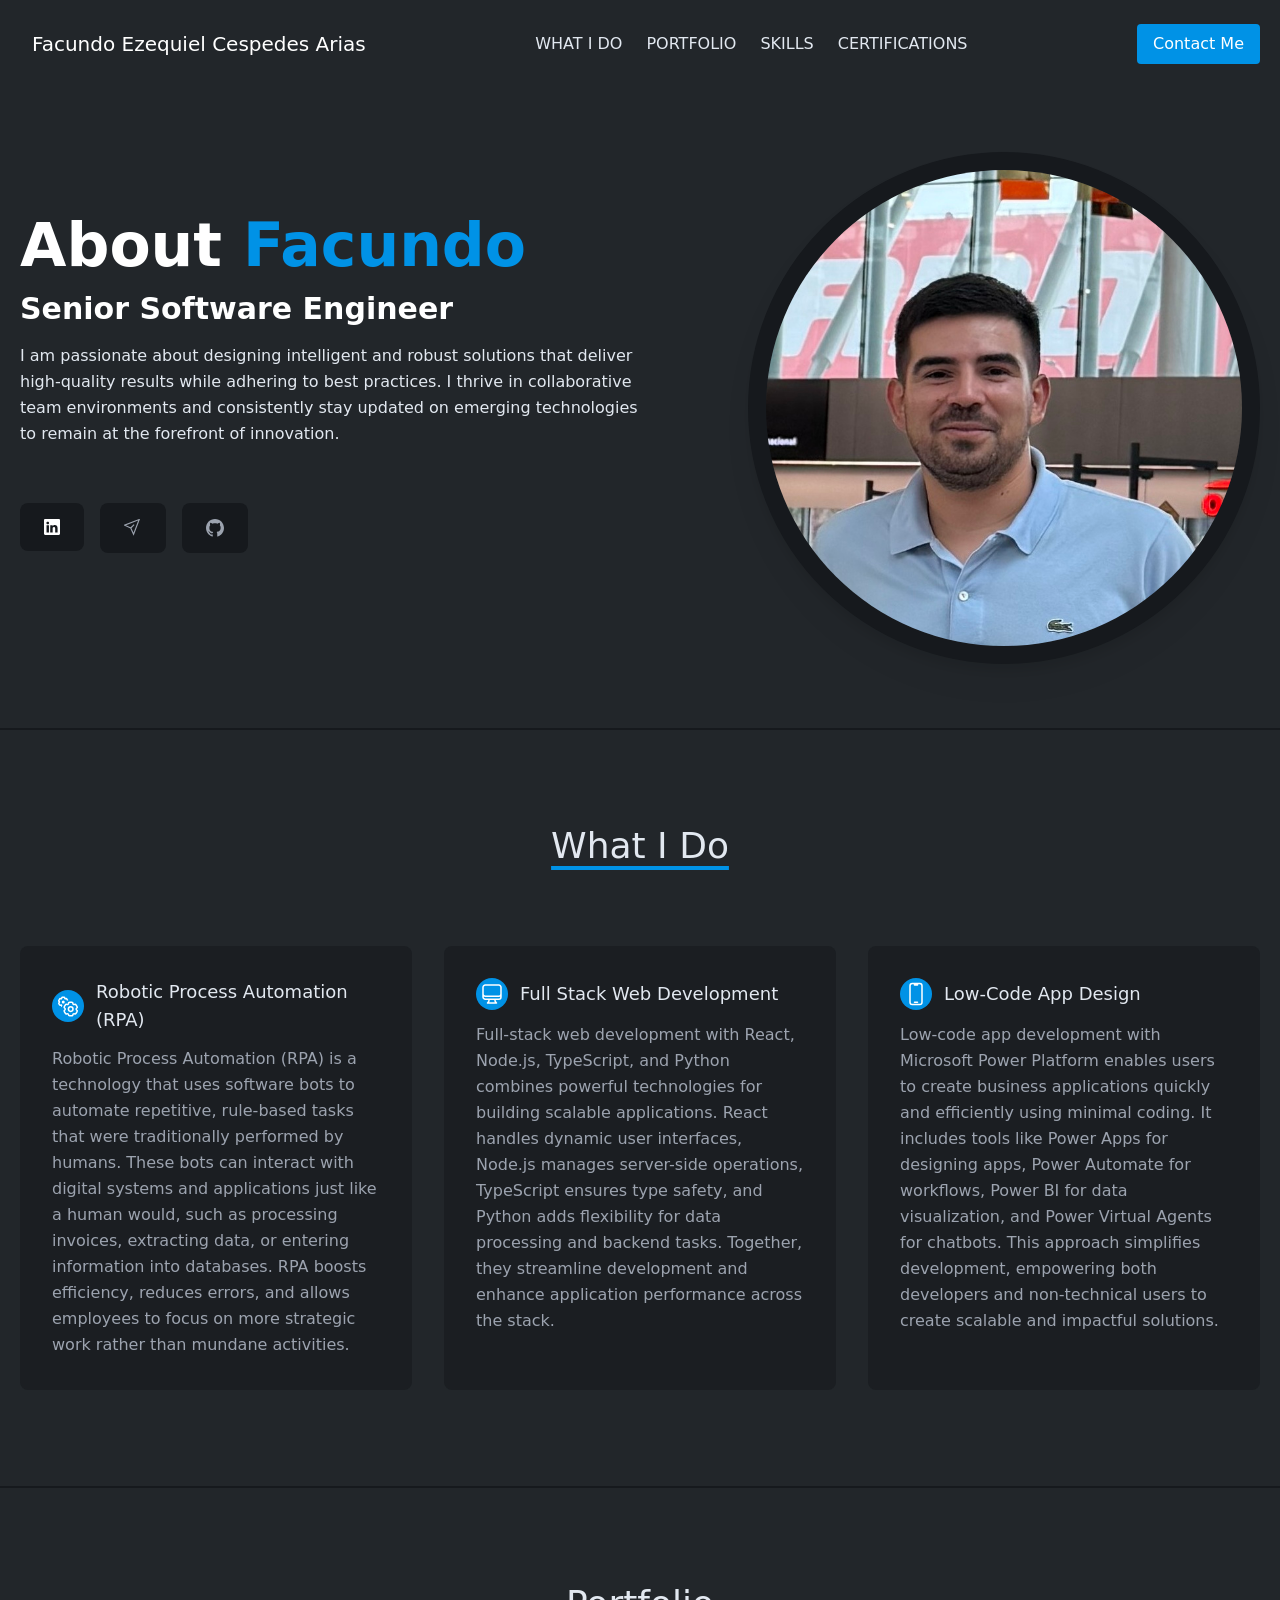
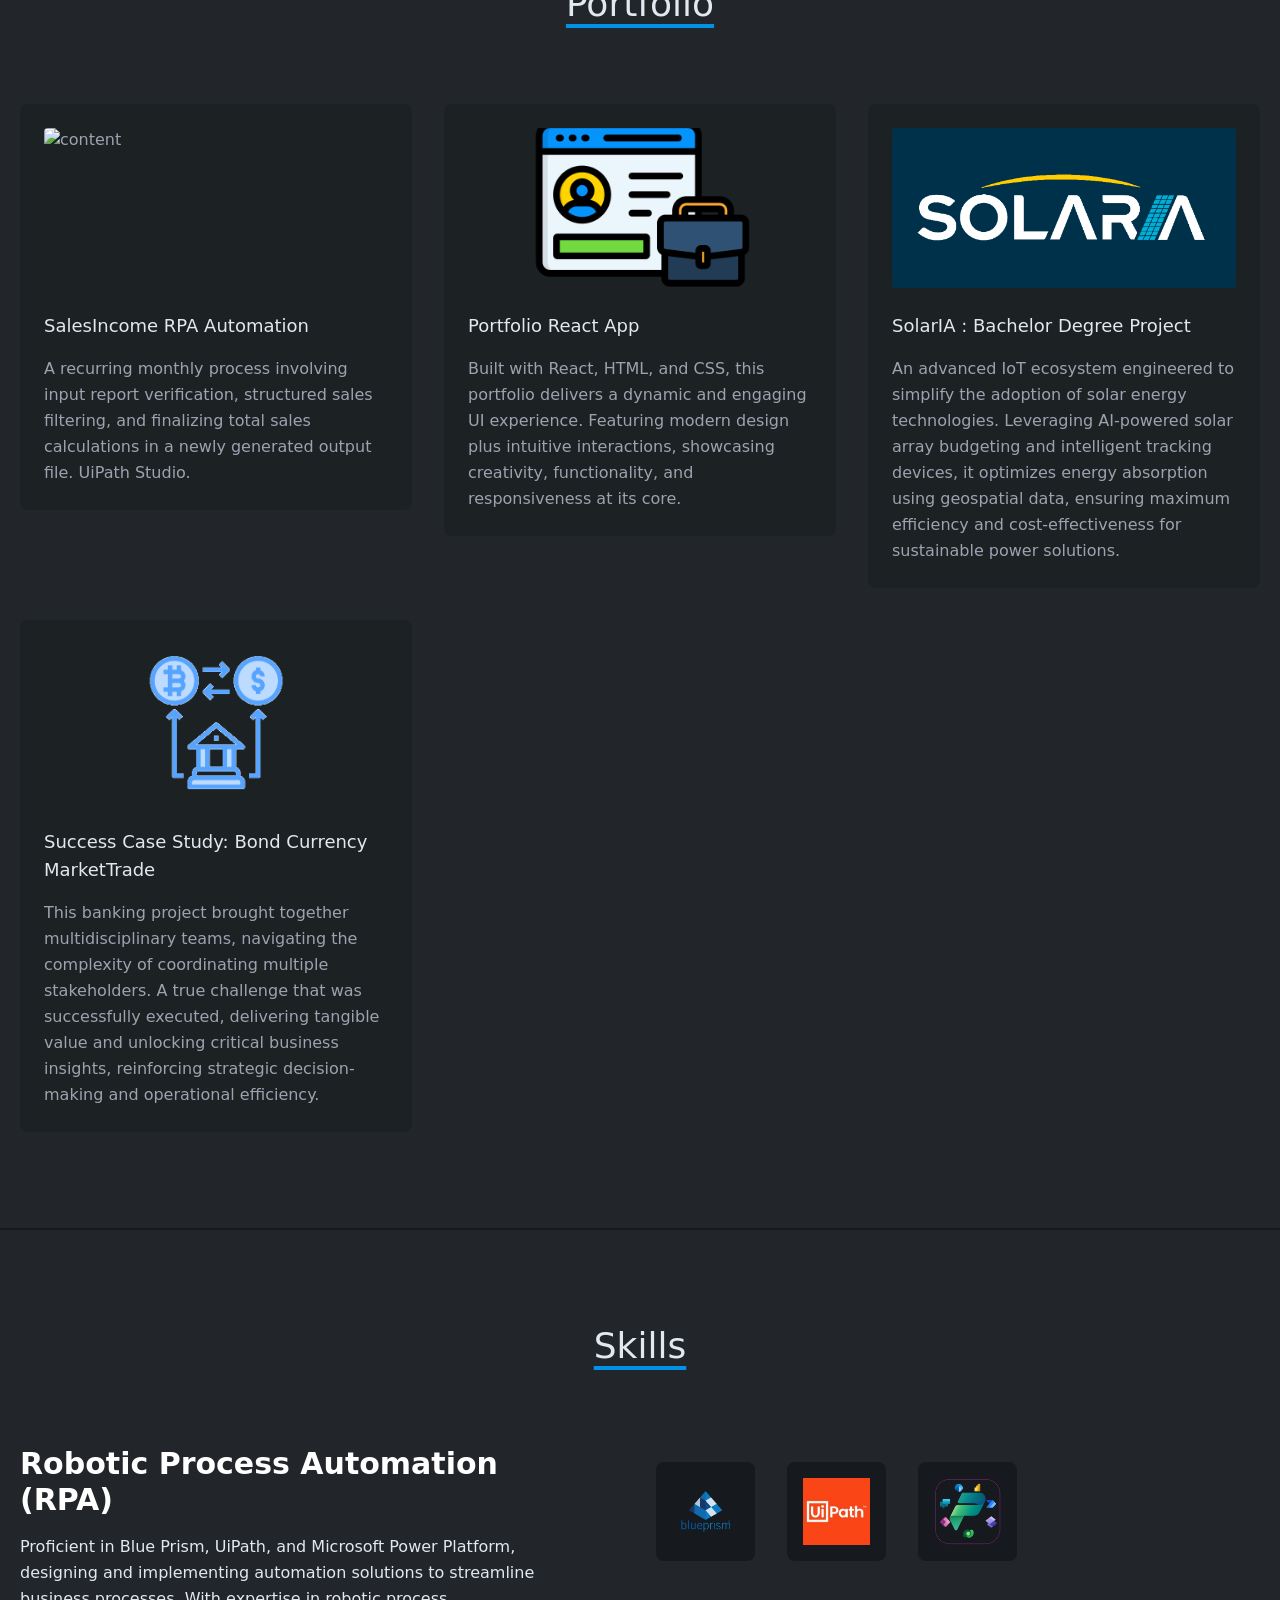
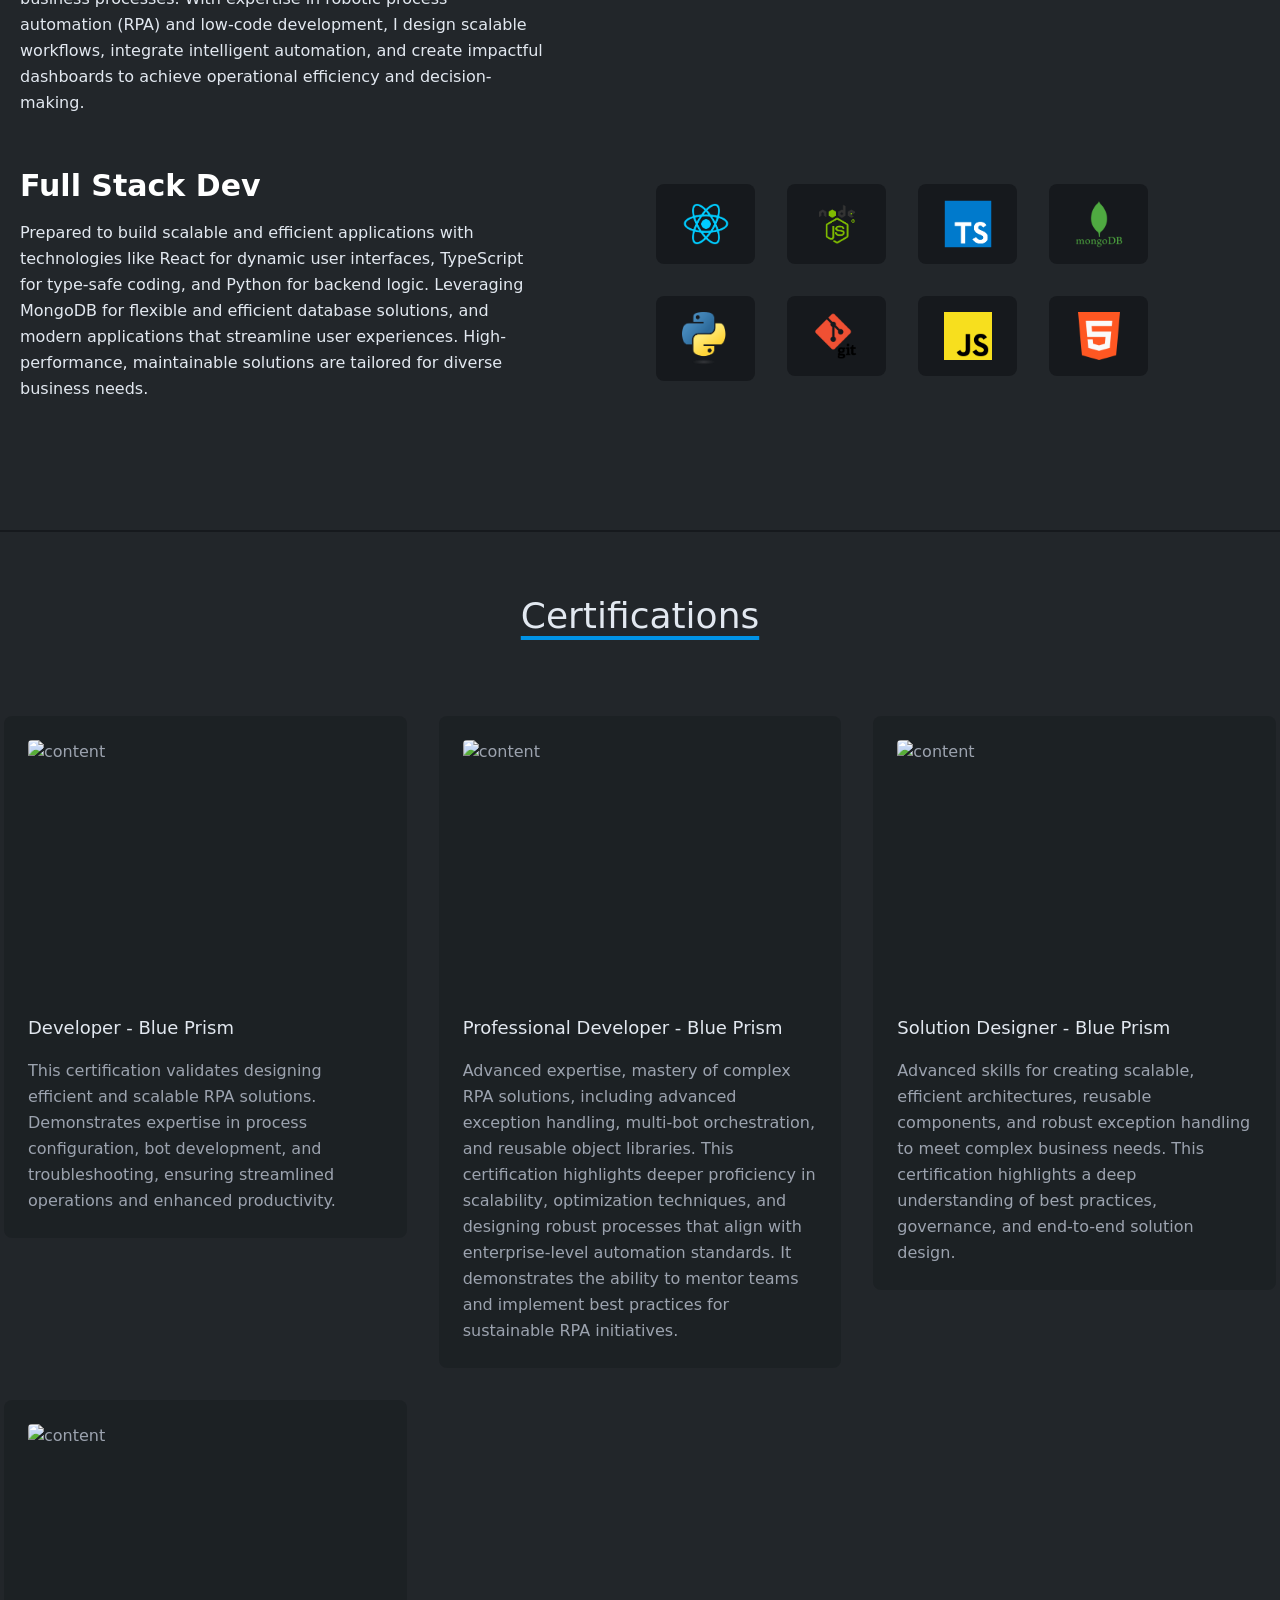
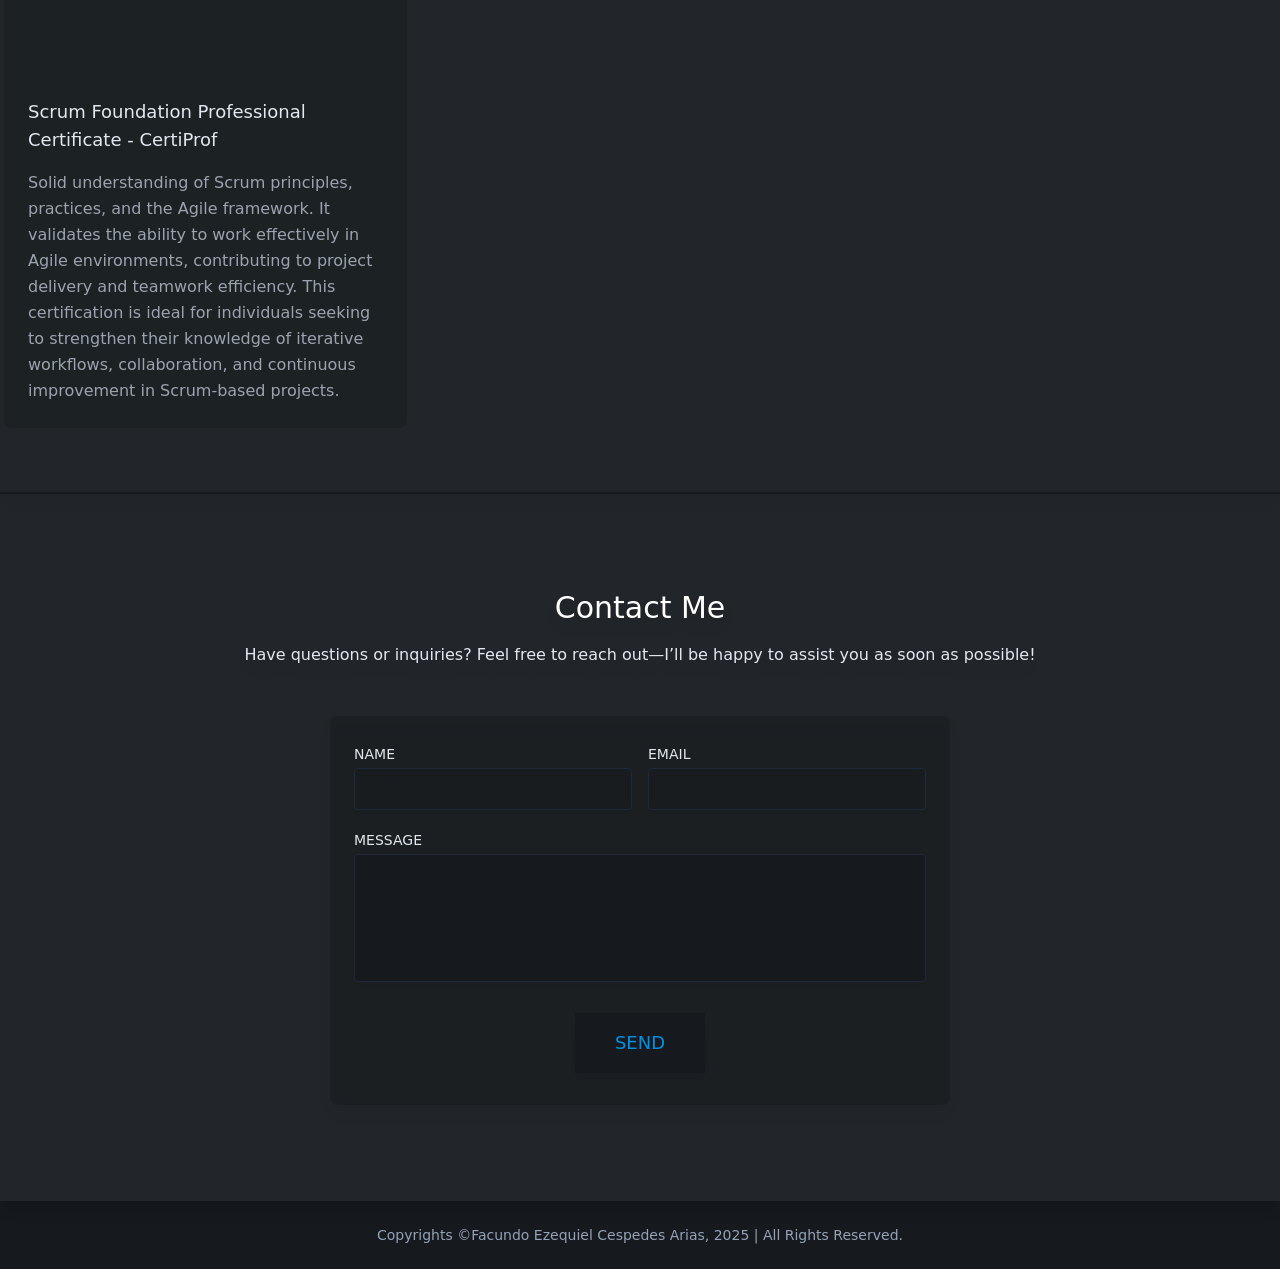
==== commit 902fbc21: "relocated output.css" ====
--- a/index.html
+++ b/index.html
@@ -5,7 +5,7 @@
     <meta charset="UTF-8">
     <meta name="viewport" content="width=device-width, initial-scale=1.0">
     <title>Facundo Ezequiel Cespedes Arias - Software Engineer Portfolio</title>
-    <link href="client/dist/output.css" rel="stylesheet">
+    <link href="output.css" rel="stylesheet">
 
     <!--On Scroll Animation AOS CSS -->
     <link rel="stylesheet" href="https://unpkg.com/aos@next/dist/aos.css">
--- a/output.css
+++ b/output.css
@@ -0,0 +1,1356 @@
+/*
+! tailwindcss v3.3.2 | MIT License | https://tailwindcss.com
+*/
+
+/*
+1. Prevent padding and border from affecting element width. (https://github.com/mozdevs/cssremedy/issues/4)
+2. Allow adding a border to an element by just adding a border-width. (https://github.com/tailwindcss/tailwindcss/pull/116)
+*/
+
+*,
+::before,
+::after {
+  box-sizing: border-box;
+  /* 1 */
+  border-width: 0;
+  /* 2 */
+  border-style: solid;
+  /* 2 */
+  border-color: #e5e7eb;
+  /* 2 */
+}
+
+::before,
+::after {
+  --tw-content: '';
+}
+
+/*
+1. Use a consistent sensible line-height in all browsers.
+2. Prevent adjustments of font size after orientation changes in iOS.
+3. Use a more readable tab size.
+4. Use the user's configured `sans` font-family by default.
+5. Use the user's configured `sans` font-feature-settings by default.
+6. Use the user's configured `sans` font-variation-settings by default.
+*/
+
+html {
+  line-height: 1.5;
+  /* 1 */
+  -webkit-text-size-adjust: 100%;
+  /* 2 */
+  -moz-tab-size: 4;
+  /* 3 */
+  -o-tab-size: 4;
+     tab-size: 4;
+  /* 3 */
+  font-family: ui-sans-serif, system-ui, -apple-system, BlinkMacSystemFont, "Segoe UI", Roboto, "Helvetica Neue", Arial, "Noto Sans", sans-serif, "Apple Color Emoji", "Segoe UI Emoji", "Segoe UI Symbol", "Noto Color Emoji";
+  /* 4 */
+  font-feature-settings: normal;
+  /* 5 */
+  font-variation-settings: normal;
+  /* 6 */
+}
+
+/*
+1. Remove the margin in all browsers.
+2. Inherit line-height from `html` so users can set them as a class directly on the `html` element.
+*/
+
+body {
+  margin: 0;
+  /* 1 */
+  line-height: inherit;
+  /* 2 */
+}
+
+/*
+1. Add the correct height in Firefox.
+2. Correct the inheritance of border color in Firefox. (https://bugzilla.mozilla.org/show_bug.cgi?id=190655)
+3. Ensure horizontal rules are visible by default.
+*/
+
+hr {
+  height: 0;
+  /* 1 */
+  color: inherit;
+  /* 2 */
+  border-top-width: 1px;
+  /* 3 */
+}
+
+/*
+Add the correct text decoration in Chrome, Edge, and Safari.
+*/
+
+abbr:where([title]) {
+  -webkit-text-decoration: underline dotted;
+          text-decoration: underline dotted;
+}
+
+/*
+Remove the default font size and weight for headings.
+*/
+
+h1,
+h2,
+h3,
+h4,
+h5,
+h6 {
+  font-size: inherit;
+  font-weight: inherit;
+}
+
+/*
+Reset links to optimize for opt-in styling instead of opt-out.
+*/
+
+a {
+  color: inherit;
+  text-decoration: inherit;
+}
+
+/*
+Add the correct font weight in Edge and Safari.
+*/
+
+b,
+strong {
+  font-weight: bolder;
+}
+
+/*
+1. Use the user's configured `mono` font family by default.
+2. Correct the odd `em` font sizing in all browsers.
+*/
+
+code,
+kbd,
+samp,
+pre {
+  font-family: ui-monospace, SFMono-Regular, Menlo, Monaco, Consolas, "Liberation Mono", "Courier New", monospace;
+  /* 1 */
+  font-size: 1em;
+  /* 2 */
+}
+
+/*
+Add the correct font size in all browsers.
+*/
+
+small {
+  font-size: 80%;
+}
+
+/*
+Prevent `sub` and `sup` elements from affecting the line height in all browsers.
+*/
+
+sub,
+sup {
+  font-size: 75%;
+  line-height: 0;
+  position: relative;
+  vertical-align: baseline;
+}
+
+sub {
+  bottom: -0.25em;
+}
+
+sup {
+  top: -0.5em;
+}
+
+/*
+1. Remove text indentation from table contents in Chrome and Safari. (https://bugs.chromium.org/p/chromium/issues/detail?id=999088, https://bugs.webkit.org/show_bug.cgi?id=201297)
+2. Correct table border color inheritance in all Chrome and Safari. (https://bugs.chromium.org/p/chromium/issues/detail?id=935729, https://bugs.webkit.org/show_bug.cgi?id=195016)
+3. Remove gaps between table borders by default.
+*/
+
+table {
+  text-indent: 0;
+  /* 1 */
+  border-color: inherit;
+  /* 2 */
+  border-collapse: collapse;
+  /* 3 */
+}
+
+/*
+1. Change the font styles in all browsers.
+2. Remove the margin in Firefox and Safari.
+3. Remove default padding in all browsers.
+*/
+
+button,
+input,
+optgroup,
+select,
+textarea {
+  font-family: inherit;
+  /* 1 */
+  font-size: 100%;
+  /* 1 */
+  font-weight: inherit;
+  /* 1 */
+  line-height: inherit;
+  /* 1 */
+  color: inherit;
+  /* 1 */
+  margin: 0;
+  /* 2 */
+  padding: 0;
+  /* 3 */
+}
+
+/*
+Remove the inheritance of text transform in Edge and Firefox.
+*/
+
+button,
+select {
+  text-transform: none;
+}
+
+/*
+1. Correct the inability to style clickable types in iOS and Safari.
+2. Remove default button styles.
+*/
+
+button,
+[type='button'],
+[type='reset'],
+[type='submit'] {
+  -webkit-appearance: button;
+  /* 1 */
+  background-color: transparent;
+  /* 2 */
+  background-image: none;
+  /* 2 */
+}
+
+/*
+Use the modern Firefox focus style for all focusable elements.
+*/
+
+:-moz-focusring {
+  outline: auto;
+}
+
+/*
+Remove the additional `:invalid` styles in Firefox. (https://github.com/mozilla/gecko-dev/blob/2f9eacd9d3d995c937b4251a5557d95d494c9be1/layout/style/res/forms.css#L728-L737)
+*/
+
+:-moz-ui-invalid {
+  box-shadow: none;
+}
+
+/*
+Add the correct vertical alignment in Chrome and Firefox.
+*/
+
+progress {
+  vertical-align: baseline;
+}
+
+/*
+Correct the cursor style of increment and decrement buttons in Safari.
+*/
+
+::-webkit-inner-spin-button,
+::-webkit-outer-spin-button {
+  height: auto;
+}
+
+/*
+1. Correct the odd appearance in Chrome and Safari.
+2. Correct the outline style in Safari.
+*/
+
+[type='search'] {
+  -webkit-appearance: textfield;
+  /* 1 */
+  outline-offset: -2px;
+  /* 2 */
+}
+
+/*
+Remove the inner padding in Chrome and Safari on macOS.
+*/
+
+::-webkit-search-decoration {
+  -webkit-appearance: none;
+}
+
+/*
+1. Correct the inability to style clickable types in iOS and Safari.
+2. Change font properties to `inherit` in Safari.
+*/
+
+::-webkit-file-upload-button {
+  -webkit-appearance: button;
+  /* 1 */
+  font: inherit;
+  /* 2 */
+}
+
+/*
+Add the correct display in Chrome and Safari.
+*/
+
+summary {
+  display: list-item;
+}
+
+/*
+Removes the default spacing and border for appropriate elements.
+*/
+
+blockquote,
+dl,
+dd,
+h1,
+h2,
+h3,
+h4,
+h5,
+h6,
+hr,
+figure,
+p,
+pre {
+  margin: 0;
+}
+
+fieldset {
+  margin: 0;
+  padding: 0;
+}
+
+legend {
+  padding: 0;
+}
+
+ol,
+ul,
+menu {
+  list-style: none;
+  margin: 0;
+  padding: 0;
+}
+
+/*
+Prevent resizing textareas horizontally by default.
+*/
+
+textarea {
+  resize: vertical;
+}
+
+/*
+1. Reset the default placeholder opacity in Firefox. (https://github.com/tailwindlabs/tailwindcss/issues/3300)
+2. Set the default placeholder color to the user's configured gray 400 color.
+*/
+
+input::-moz-placeholder, textarea::-moz-placeholder {
+  opacity: 1;
+  /* 1 */
+  color: #9ca3af;
+  /* 2 */
+}
+
+input::placeholder,
+textarea::placeholder {
+  opacity: 1;
+  /* 1 */
+  color: #9ca3af;
+  /* 2 */
+}
+
+/*
+Set the default cursor for buttons.
+*/
+
+button,
+[role="button"] {
+  cursor: pointer;
+}
+
+/*
+Make sure disabled buttons don't get the pointer cursor.
+*/
+
+:disabled {
+  cursor: default;
+}
+
+/*
+1. Make replaced elements `display: block` by default. (https://github.com/mozdevs/cssremedy/issues/14)
+2. Add `vertical-align: middle` to align replaced elements more sensibly by default. (https://github.com/jensimmons/cssremedy/issues/14#issuecomment-634934210)
+   This can trigger a poorly considered lint error in some tools but is included by design.
+*/
+
+img,
+svg,
+video,
+canvas,
+audio,
+iframe,
+embed,
+object {
+  display: block;
+  /* 1 */
+  vertical-align: middle;
+  /* 2 */
+}
+
+/*
+Constrain images and videos to the parent width and preserve their intrinsic aspect ratio. (https://github.com/mozdevs/cssremedy/issues/14)
+*/
+
+img,
+video {
+  max-width: 100%;
+  height: auto;
+}
+
+/* Make elements with the HTML hidden attribute stay hidden by default */
+
+[hidden] {
+  display: none;
+}
+
+*, ::before, ::after {
+  --tw-border-spacing-x: 0;
+  --tw-border-spacing-y: 0;
+  --tw-translate-x: 0;
+  --tw-translate-y: 0;
+  --tw-rotate: 0;
+  --tw-skew-x: 0;
+  --tw-skew-y: 0;
+  --tw-scale-x: 1;
+  --tw-scale-y: 1;
+  --tw-pan-x:  ;
+  --tw-pan-y:  ;
+  --tw-pinch-zoom:  ;
+  --tw-scroll-snap-strictness: proximity;
+  --tw-gradient-from-position:  ;
+  --tw-gradient-via-position:  ;
+  --tw-gradient-to-position:  ;
+  --tw-ordinal:  ;
+  --tw-slashed-zero:  ;
+  --tw-numeric-figure:  ;
+  --tw-numeric-spacing:  ;
+  --tw-numeric-fraction:  ;
+  --tw-ring-inset:  ;
+  --tw-ring-offset-width: 0px;
+  --tw-ring-offset-color: #fff;
+  --tw-ring-color: rgb(59 130 246 / 0.5);
+  --tw-ring-offset-shadow: 0 0 #0000;
+  --tw-ring-shadow: 0 0 #0000;
+  --tw-shadow: 0 0 #0000;
+  --tw-shadow-colored: 0 0 #0000;
+  --tw-blur:  ;
+  --tw-brightness:  ;
+  --tw-contrast:  ;
+  --tw-grayscale:  ;
+  --tw-hue-rotate:  ;
+  --tw-invert:  ;
+  --tw-saturate:  ;
+  --tw-sepia:  ;
+  --tw-drop-shadow:  ;
+  --tw-backdrop-blur:  ;
+  --tw-backdrop-brightness:  ;
+  --tw-backdrop-contrast:  ;
+  --tw-backdrop-grayscale:  ;
+  --tw-backdrop-hue-rotate:  ;
+  --tw-backdrop-invert:  ;
+  --tw-backdrop-opacity:  ;
+  --tw-backdrop-saturate:  ;
+  --tw-backdrop-sepia:  ;
+}
+
+::backdrop {
+  --tw-border-spacing-x: 0;
+  --tw-border-spacing-y: 0;
+  --tw-translate-x: 0;
+  --tw-translate-y: 0;
+  --tw-rotate: 0;
+  --tw-skew-x: 0;
+  --tw-skew-y: 0;
+  --tw-scale-x: 1;
+  --tw-scale-y: 1;
+  --tw-pan-x:  ;
+  --tw-pan-y:  ;
+  --tw-pinch-zoom:  ;
+  --tw-scroll-snap-strictness: proximity;
+  --tw-gradient-from-position:  ;
+  --tw-gradient-via-position:  ;
+  --tw-gradient-to-position:  ;
+  --tw-ordinal:  ;
+  --tw-slashed-zero:  ;
+  --tw-numeric-figure:  ;
+  --tw-numeric-spacing:  ;
+  --tw-numeric-fraction:  ;
+  --tw-ring-inset:  ;
+  --tw-ring-offset-width: 0px;
+  --tw-ring-offset-color: #fff;
+  --tw-ring-color: rgb(59 130 246 / 0.5);
+  --tw-ring-offset-shadow: 0 0 #0000;
+  --tw-ring-shadow: 0 0 #0000;
+  --tw-shadow: 0 0 #0000;
+  --tw-shadow-colored: 0 0 #0000;
+  --tw-blur:  ;
+  --tw-brightness:  ;
+  --tw-contrast:  ;
+  --tw-grayscale:  ;
+  --tw-hue-rotate:  ;
+  --tw-invert:  ;
+  --tw-saturate:  ;
+  --tw-sepia:  ;
+  --tw-drop-shadow:  ;
+  --tw-backdrop-blur:  ;
+  --tw-backdrop-brightness:  ;
+  --tw-backdrop-contrast:  ;
+  --tw-backdrop-grayscale:  ;
+  --tw-backdrop-hue-rotate:  ;
+  --tw-backdrop-invert:  ;
+  --tw-backdrop-opacity:  ;
+  --tw-backdrop-saturate:  ;
+  --tw-backdrop-sepia:  ;
+}
+
+.container {
+  width: 100%;
+}
+
+@media (min-width: 640px) {
+  .container {
+    max-width: 640px;
+  }
+}
+
+@media (min-width: 768px) {
+  .container {
+    max-width: 768px;
+  }
+}
+
+@media (min-width: 1024px) {
+  .container {
+    max-width: 1024px;
+  }
+}
+
+@media (min-width: 1280px) {
+  .container {
+    max-width: 1280px;
+  }
+}
+
+@media (min-width: 1536px) {
+  .container {
+    max-width: 1536px;
+  }
+}
+
+.uniform-image {
+  width: 250px;
+  height: 250px;
+  object-fit: cover;
+}
+
+.relative {
+  position: relative;
+}
+
+.-m-2 {
+  margin: -0.5rem;
+}
+
+.-m-4 {
+  margin: -1rem;
+}
+
+.m-auto {
+  margin: auto;
+}
+
+.-mx-4 {
+  margin-left: -1rem;
+  margin-right: -1rem;
+}
+
+.-my-8 {
+  margin-top: -2rem;
+  margin-bottom: -2rem;
+}
+
+.mx-auto {
+  margin-left: auto;
+  margin-right: auto;
+}
+
+.my-6 {
+  margin-top: 1.5rem;
+  margin-bottom: 1.5rem;
+}
+
+.mb-1 {
+  margin-bottom: 0.25rem;
+}
+
+.mb-12 {
+  margin-bottom: 3rem;
+}
+
+.mb-16 {
+  margin-bottom: 4rem;
+}
+
+.mb-2 {
+  margin-bottom: 0.5rem;
+}
+
+.mb-20 {
+  margin-bottom: 5rem;
+}
+
+.mb-3 {
+  margin-bottom: 0.75rem;
+}
+
+.mb-4 {
+  margin-bottom: 1rem;
+}
+
+.mb-5 {
+  margin-bottom: 1.25rem;
+}
+
+.mb-6 {
+  margin-bottom: 1.5rem;
+}
+
+.mb-8 {
+  margin-bottom: 2rem;
+}
+
+.ml-2 {
+  margin-left: 0.5rem;
+}
+
+.ml-3 {
+  margin-left: 0.75rem;
+}
+
+.ml-4 {
+  margin-left: 1rem;
+}
+
+.mr-3 {
+  margin-right: 0.75rem;
+}
+
+.mr-4 {
+  margin-right: 1rem;
+}
+
+.mt-3 {
+  margin-top: 0.75rem;
+}
+
+.mt-5 {
+  margin-top: 1.25rem;
+}
+
+.mt-6 {
+  margin-top: 1.5rem;
+}
+
+.block {
+  display: block;
+}
+
+.flex {
+  display: flex;
+}
+
+.inline-flex {
+  display: inline-flex;
+}
+
+.hidden {
+  display: none;
+}
+
+.h-10 {
+  height: 2.5rem;
+}
+
+.h-32 {
+  height: 8rem;
+}
+
+.h-4 {
+  height: 1rem;
+}
+
+.h-40 {
+  height: 10rem;
+}
+
+.h-6 {
+  height: 1.5rem;
+}
+
+.h-8 {
+  height: 2rem;
+}
+
+.h-full {
+  height: 100%;
+}
+
+.w-1\/2 {
+  width: 50%;
+}
+
+.w-10 {
+  width: 2.5rem;
+}
+
+.w-12 {
+  width: 3rem;
+}
+
+.w-4 {
+  width: 1rem;
+}
+
+.w-5\/6 {
+  width: 83.333333%;
+}
+
+.w-6 {
+  width: 1.5rem;
+}
+
+.w-8 {
+  width: 2rem;
+}
+
+.w-full {
+  width: 100%;
+}
+
+.fill-blue {
+  fill: #0092e6; 
+}
+
+.flex-shrink-0 {
+  flex-shrink: 0;
+}
+
+.flex-grow {
+  flex-grow: 1;
+}
+
+.resize-none {
+  resize: none;
+}
+
+.flex-col {
+  flex-direction: column;
+}
+
+.flex-wrap {
+  flex-wrap: wrap;
+}
+
+.items-start {
+  align-items: flex-start;
+}
+
+.items-end {
+  align-items: flex-end;
+}
+
+.items-center {
+  align-items: center;
+}
+
+.justify-center {
+  justify-content: center;
+}
+
+.justify-between {
+  justify-content: space-between;
+}
+
+.rounded {
+  border-radius: 0.25rem;
+}
+
+.rounded-full {
+  border-radius: 9999px;
+}
+
+.rounded-lg {
+  border-radius: 0.5rem;
+}
+
+.border {
+  border-width: 1px;
+}
+
+.border-0 {
+  border-width: 0px;
+}
+
+.border-\[18px\] {
+  border-width: 18px;
+}
+
+.border-b-2 {
+  border-bottom-width: 2px;
+}
+
+.border-t-2 {
+  border-top-width: 2px;
+}
+
+.border-solid {
+  border-style: solid;
+}
+
+.border-gray-700 {
+  --tw-border-opacity: 1;
+  border-color: rgb(55 65 81 / var(--tw-border-opacity));
+}
+
+.border-primary-500 {
+  --tw-border-opacity: 1;
+  border-color: rgb(0 146 230 / var(--tw-border-opacity));
+}
+
+.border-secondary-600 {
+  --tw-border-opacity: 1;
+  border-color: rgb(22 25 29 / var(--tw-border-opacity));
+}
+
+.border-slate-800 {
+  --tw-border-opacity: 1;
+  border-color: rgb(30 41 59 / var(--tw-border-opacity));
+}
+
+.bg-primary-500 {
+  --tw-bg-opacity: 1;
+  background-color: rgb(0 146 230 / var(--tw-bg-opacity));
+}
+
+.bg-secondary-500 {
+  --tw-bg-opacity: 1;
+  background-color: rgb(34 38 42 / var(--tw-bg-opacity));
+}
+
+.bg-secondary-600 {
+  --tw-bg-opacity: 1;
+  background-color: rgb(22 25 29 / var(--tw-bg-opacity));
+}
+
+.bg-opacity-40 {
+  --tw-bg-opacity: 0.4;
+}
+
+.bg-opacity-60 {
+  --tw-bg-opacity: 0.6;
+}
+
+.object-cover {
+  -o-object-fit: cover;
+     object-fit: cover;
+}
+
+.object-center {
+  -o-object-position: center;
+     object-position: center;
+}
+
+.p-2 {
+  padding: 0.5rem;
+}
+
+.p-4 {
+  padding: 1rem;
+}
+
+.p-5 {
+  padding: 1.25rem;
+}
+
+.p-6 {
+  padding: 1.5rem;
+}
+
+.p-8 {
+  padding: 2rem;
+}
+
+.px-10 {
+  padding-left: 2.5rem;
+  padding-right: 2.5rem;
+}
+
+.px-3 {
+  padding-left: 0.75rem;
+  padding-right: 0.75rem;
+}
+
+.px-4 {
+  padding-left: 1rem;
+  padding-right: 1rem;
+}
+
+.px-5 {
+  padding-left: 1.25rem;
+  padding-right: 1.25rem;
+}
+
+.px-6 {
+  padding-left: 1.5rem;
+  padding-right: 1.5rem;
+}
+
+.py-1 {
+  padding-top: 0.25rem;
+  padding-bottom: 0.25rem;
+}
+
+.py-16 {
+  padding-top: 4rem;
+  padding-bottom: 4rem;
+}
+
+.py-2 {
+  padding-top: 0.5rem;
+  padding-bottom: 0.5rem;
+}
+
+.py-24 {
+  padding-top: 6rem;
+  padding-bottom: 6rem;
+}
+
+.py-3 {
+  padding-top: 0.75rem;
+  padding-bottom: 0.75rem;
+}
+
+.py-4 {
+  padding-top: 1rem;
+  padding-bottom: 1rem;
+}
+
+.py-6 {
+  padding-top: 1.5rem;
+  padding-bottom: 1.5rem;
+}
+
+.py-8 {
+  padding-top: 2rem;
+  padding-bottom: 2rem;
+}
+
+.pb-2 {
+  padding-bottom: 0.5rem;
+}
+
+.pl-6 {
+  padding-left: 1.5rem;
+}
+
+.pt-8 {
+  padding-top: 2rem;
+}
+
+.text-center {
+  text-align: center;
+}
+
+.text-right {
+  text-align: right;
+}
+
+.text-2xl {
+  font-size: 1.5rem;
+  line-height: 2rem;
+}
+
+.text-3xl {
+  font-size: 1.875rem;
+  line-height: 2.25rem;
+}
+
+.text-base {
+  font-size: 1rem;
+  line-height: 1.5rem;
+}
+
+.text-lg {
+  font-size: 1.125rem;
+  line-height: 1.75rem;
+}
+
+.text-sm {
+  font-size: 0.875rem;
+  line-height: 1.25rem;
+}
+
+.text-xl {
+  font-size: 1.25rem;
+  line-height: 1.75rem;
+}
+
+.text-xs {
+  font-size: 0.75rem;
+  line-height: 1rem;
+}
+
+.font-bold {
+  font-weight: 700;
+}
+
+.font-medium {
+  font-weight: 500;
+}
+
+.uppercase {
+  text-transform: uppercase;
+}
+
+.leading-6 {
+  line-height: 1.5rem;
+}
+
+.leading-7 {
+  line-height: 1.75rem;
+}
+
+.leading-8 {
+  line-height: 2rem;
+}
+
+.leading-none {
+  line-height: 1;
+}
+
+.leading-relaxed {
+  line-height: 1.625;
+}
+
+.tracking-widest {
+  letter-spacing: 0.1em;
+}
+
+.text-gray-100 {
+  --tw-text-opacity: 1;
+  color: rgb(243 244 246 / var(--tw-text-opacity));
+}
+
+.text-gray-300 {
+  --tw-text-opacity: 1;
+  color: rgb(209 213 219 / var(--tw-text-opacity));
+}
+
+.text-gray-400 {
+  --tw-text-opacity: 1;
+  color: rgb(156 163 175 / var(--tw-text-opacity));
+}
+
+.text-primary-500 {
+  --tw-text-opacity: 1;
+  color: rgb(0 146 230 / var(--tw-text-opacity));
+}
+
+.text-slate-200 {
+  --tw-text-opacity: 1;
+  color: rgb(226 232 240 / var(--tw-text-opacity));
+}
+
+.text-slate-400 {
+  --tw-text-opacity: 1;
+  color: rgb(148 163 184 / var(--tw-text-opacity));
+}
+
+.text-white {
+  --tw-text-opacity: 1;
+  color: rgb(255 255 255 / var(--tw-text-opacity));
+}
+
+.underline {
+  text-decoration-line: underline;
+}
+
+.decoration-primary-500 {
+  text-decoration-color: #0092e6;
+}
+
+.decoration-4 {
+  text-decoration-thickness: 4px;
+}
+
+.underline-offset-8 {
+  text-underline-offset: 8px;
+}
+
+.shadow-lg {
+  --tw-shadow: 0 10px 15px -3px rgb(0 0 0 / 0.1), 0 4px 6px -4px rgb(0 0 0 / 0.1);
+  --tw-shadow-colored: 0 10px 15px -3px var(--tw-shadow-color), 0 4px 6px -4px var(--tw-shadow-color);
+  box-shadow: var(--tw-ring-offset-shadow, 0 0 #0000), var(--tw-ring-shadow, 0 0 #0000), var(--tw-shadow);
+}
+
+.stroke-blue {
+    stroke: #0092e6; 
+}
+
+.outline-none {
+  outline: 2px solid transparent;
+  outline-offset: 2px;
+}
+
+.drop-shadow-lg {
+  --tw-drop-shadow: drop-shadow(0 10px 8px rgb(0 0 0 / 0.04)) drop-shadow(0 4px 3px rgb(0 0 0 / 0.1));
+  filter: var(--tw-blur) var(--tw-brightness) var(--tw-contrast) var(--tw-grayscale) var(--tw-hue-rotate) var(--tw-invert) var(--tw-saturate) var(--tw-sepia) var(--tw-drop-shadow);
+}
+
+.drop-shadow-xl {
+  --tw-drop-shadow: drop-shadow(0 20px 13px rgb(0 0 0 / 0.03)) drop-shadow(0 8px 5px rgb(0 0 0 / 0.08));
+  filter: var(--tw-blur) var(--tw-brightness) var(--tw-contrast) var(--tw-grayscale) var(--tw-hue-rotate) var(--tw-invert) var(--tw-saturate) var(--tw-sepia) var(--tw-drop-shadow);
+}
+
+.transition-colors {
+  transition-property: color, background-color, border-color, text-decoration-color, fill, stroke;
+  transition-timing-function: cubic-bezier(0.4, 0, 0.2, 1);
+  transition-duration: 150ms;
+}
+
+.duration-200 {
+  transition-duration: 200ms;
+}
+
+.duration-500 {
+  transition-duration: 500ms;
+}
+
+.ease-in-out {
+  transition-timing-function: cubic-bezier(0.4, 0, 0.2, 1);
+}
+
+/* Swiper Slider Pagination bullet CSS */
+
+.swiper .swiper-pagination .swiper-pagination-bullet{
+  background-color: white;
+}
+
+/* Swiper Slider Pagination bullet Active CSS */
+
+.swiper .swiper-pagination .swiper-pagination-bullet-active {
+  background-color: #0092e6;
+}
+
+.hover\:scale-105:hover {
+  --tw-scale-x: 1.05;
+  --tw-scale-y: 1.05;
+  transform: translate(var(--tw-translate-x), var(--tw-translate-y)) rotate(var(--tw-rotate)) skewX(var(--tw-skew-x)) skewY(var(--tw-skew-y)) scaleX(var(--tw-scale-x)) scaleY(var(--tw-scale-y));
+}
+
+.hover\:scale-110:hover {
+  --tw-scale-x: 1.1;
+  --tw-scale-y: 1.1;
+  transform: translate(var(--tw-translate-x), var(--tw-translate-y)) rotate(var(--tw-rotate)) skewX(var(--tw-skew-x)) skewY(var(--tw-skew-y)) scaleX(var(--tw-scale-x)) scaleY(var(--tw-scale-y));
+}
+
+.hover\:bg-primary-500:hover {
+  --tw-bg-opacity: 1;
+  background-color: rgb(0 146 230 / var(--tw-bg-opacity));
+}
+
+.hover\:bg-secondary-600:hover {
+  --tw-bg-opacity: 1;
+  background-color: rgb(22 25 29 / var(--tw-bg-opacity));
+}
+
+.hover\:text-primary-500:hover {
+  --tw-text-opacity: 1;
+  color: rgb(0 146 230 / var(--tw-text-opacity));
+}
+
+.hover\:text-slate-200:hover {
+  --tw-text-opacity: 1;
+  color: rgb(226 232 240 / var(--tw-text-opacity));
+}
+
+.hover\:text-white:hover {
+  --tw-text-opacity: 1;
+  color: rgb(255 255 255 / var(--tw-text-opacity));
+}
+
+.focus\:border-primary-500:focus {
+  --tw-border-opacity: 1;
+  border-color: rgb(0 146 230 / var(--tw-border-opacity));
+}
+
+.focus\:bg-gray-900:focus {
+  --tw-bg-opacity: 1;
+  background-color: rgb(17 24 39 / var(--tw-bg-opacity));
+}
+
+.focus\:outline-none:focus {
+  outline: 2px solid transparent;
+  outline-offset: 2px;
+}
+
+.focus\:ring-2:focus {
+  --tw-ring-offset-shadow: var(--tw-ring-inset) 0 0 0 var(--tw-ring-offset-width) var(--tw-ring-offset-color);
+  --tw-ring-shadow: var(--tw-ring-inset) 0 0 0 calc(2px + var(--tw-ring-offset-width)) var(--tw-ring-color);
+  box-shadow: var(--tw-ring-offset-shadow), var(--tw-ring-shadow), var(--tw-shadow, 0 0 #0000);
+}
+
+.focus\:ring-primary-500:focus {
+  --tw-ring-opacity: 1;
+  --tw-ring-color: rgb(230 0 69 / var(--tw-ring-opacity));
+}
+
+@media (min-width: 640px) {
+  .sm\:order-1 {
+    order: 1;
+  }
+
+  .sm\:text-3xl {
+    font-size: 1.875rem;
+    line-height: 2.25rem;
+  }
+
+  .sm\:text-4xl {
+    font-size: 2.25rem;
+    line-height: 2.5rem;
+  }
+
+  .sm\:text-6xl {
+    font-size: 3.75rem;
+    line-height: 1;
+  }
+}
+
+@media (min-width: 768px) {
+  .md\:mb-0 {
+    margin-bottom: 0px;
+  }
+
+  .md\:mt-0 {
+    margin-top: 0px;
+  }
+
+  .md\:inline-block {
+    display: inline-block;
+  }
+
+  .md\:flex {
+    display: flex;
+  }
+
+  .md\:hidden {
+    display: none;
+  }
+
+  .md\:w-1\/2 {
+    width: 50%;
+  }
+
+  .md\:w-1\/3 {
+    width: 33.333333%;
+  }
+
+  .md\:w-1\/4 {
+    width: 25%;
+  }
+
+  .md\:w-2\/3 {
+    width: 66.666667%;
+  }
+
+  .md\:w-auto {
+    width: auto;
+  }
+
+  .md\:flex-row {
+    flex-direction: row;
+  }
+
+  .md\:items-start {
+    align-items: flex-start;
+  }
+
+  .md\:rounded {
+    border-radius: 0.25rem;
+  }
+
+  .md\:border-none {
+    border-style: none;
+  }
+
+  .md\:pr-16 {
+    padding-right: 4rem;
+  }
+
+  .md\:pt-10 {
+    padding-top: 2.5rem;
+  }
+
+  .md\:text-left {
+    text-align: left;
+  }
+}
+
+@media (min-width: 1024px) {
+  .lg\:order-2 {
+    order: 2;
+  }
+
+  .lg\:w-1\/2 {
+    width: 50%;
+  }
+
+  .lg\:w-1\/3 {
+    width: 33.333333%;
+  }
+
+  .lg\:w-2\/3 {
+    width: 66.666667%;
+  }
+
+  .lg\:w-full {
+    width: 100%;
+  }
+
+  .lg\:max-w-lg {
+    max-width: 32rem;
+  }
+
+  .lg\:flex-grow {
+    flex-grow: 1;
+  }
+
+  .lg\:pr-24 {
+    padding-right: 6rem;
+  }
+}
+
+@media (min-width: 1280px) {
+  .xl\:w-1\/3 {
+    width: 33.333333%;
+  }
+}
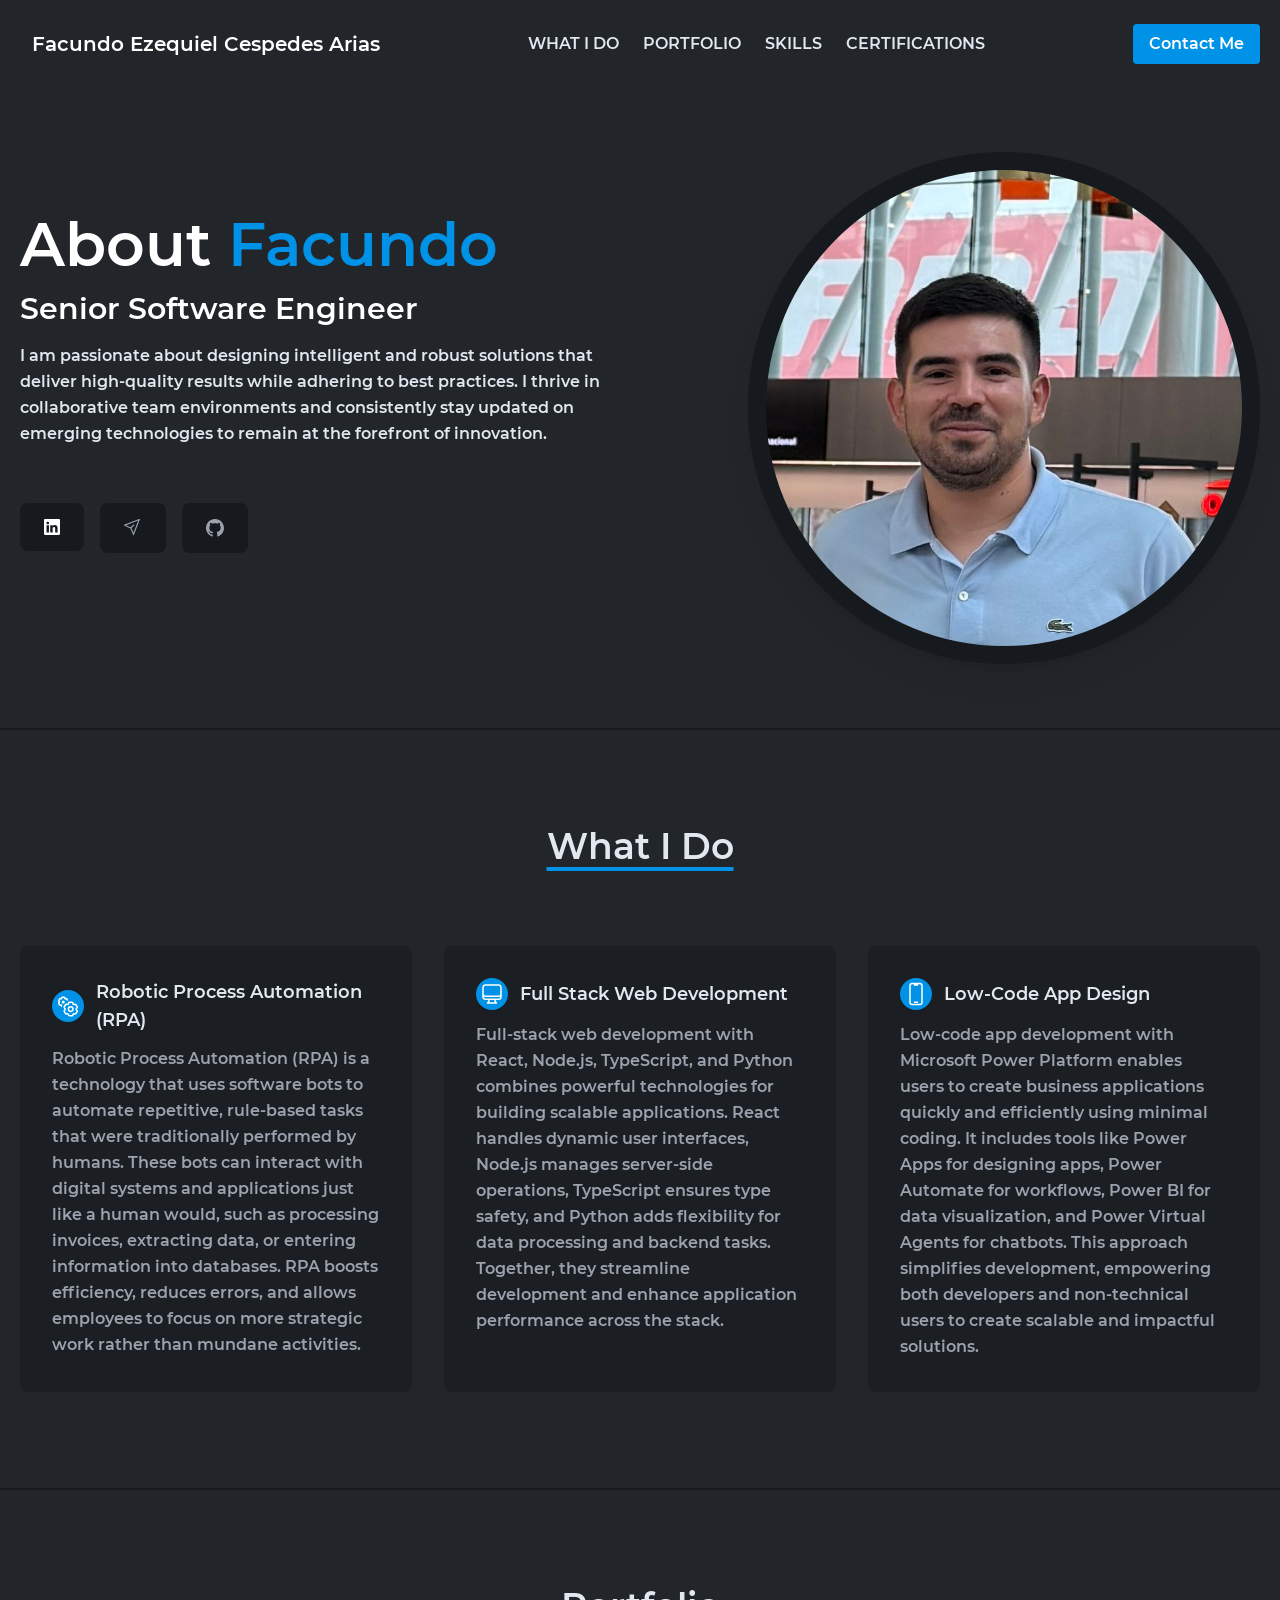
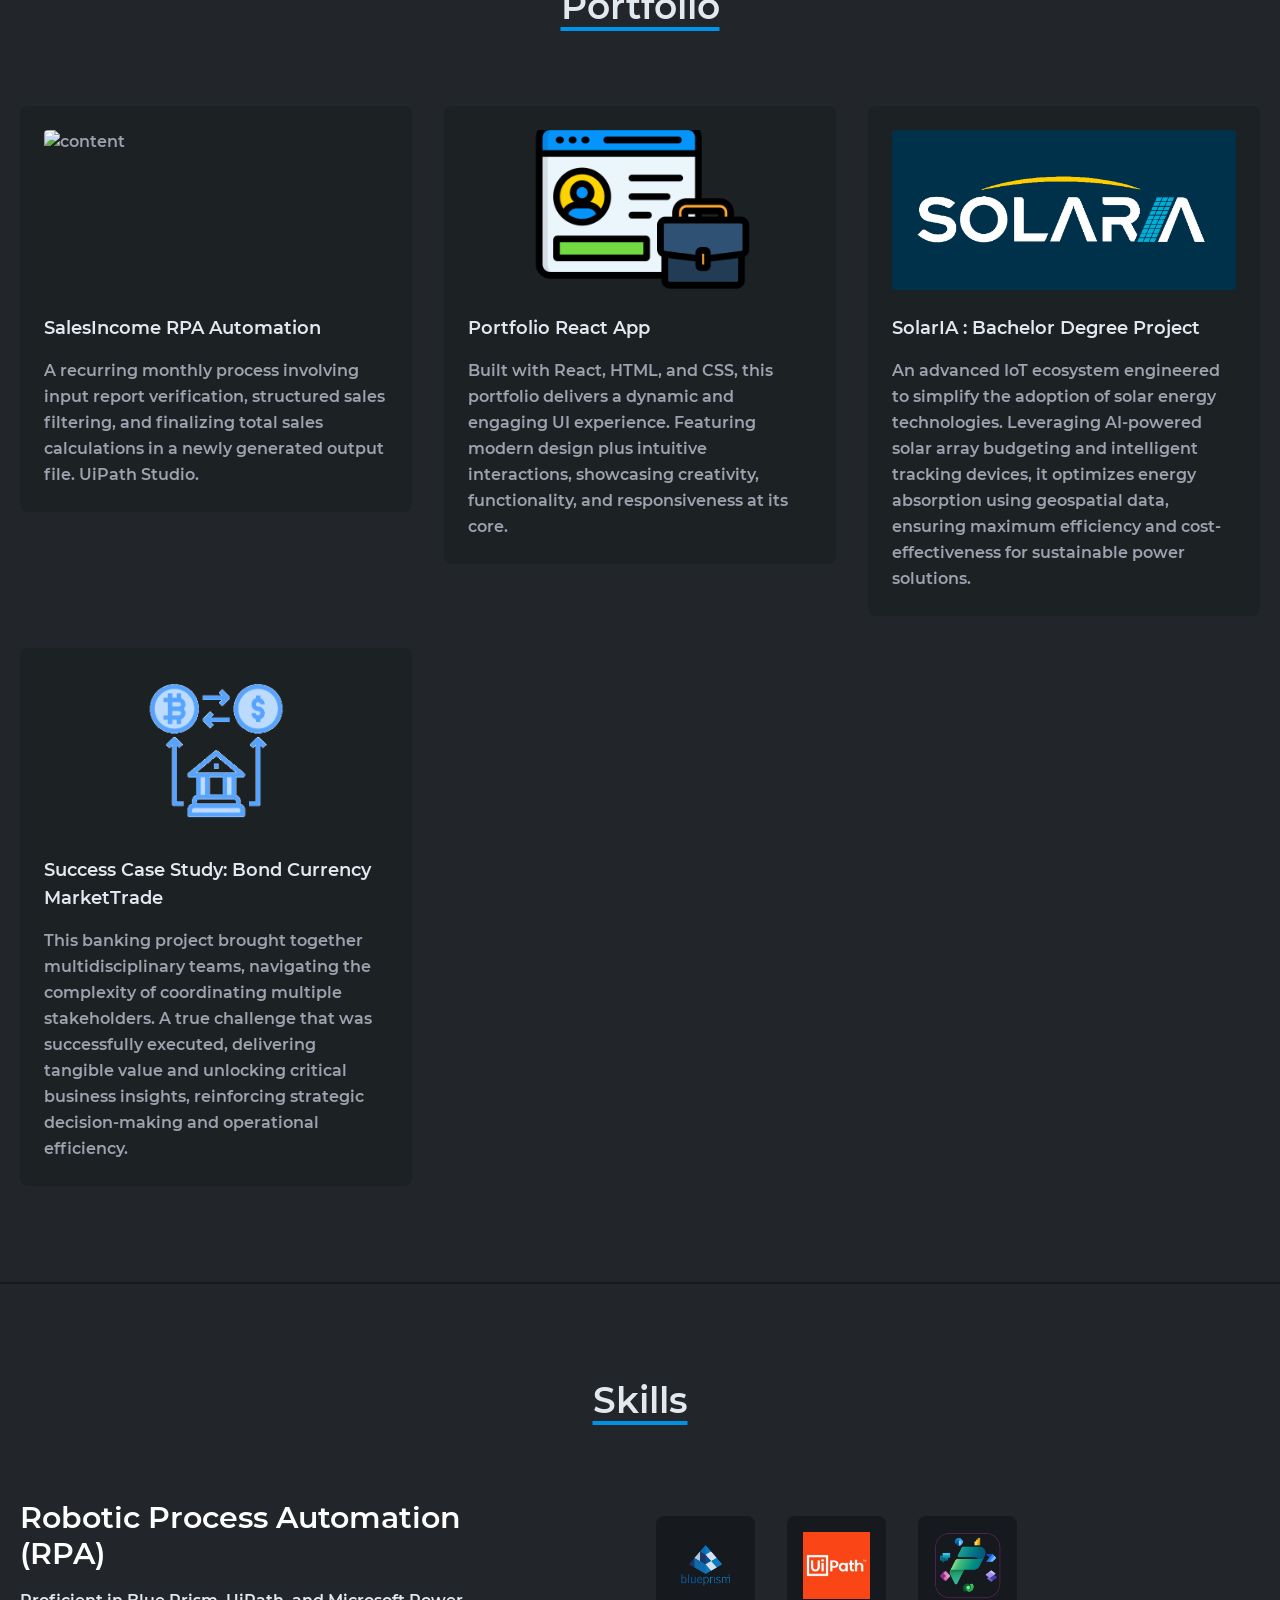
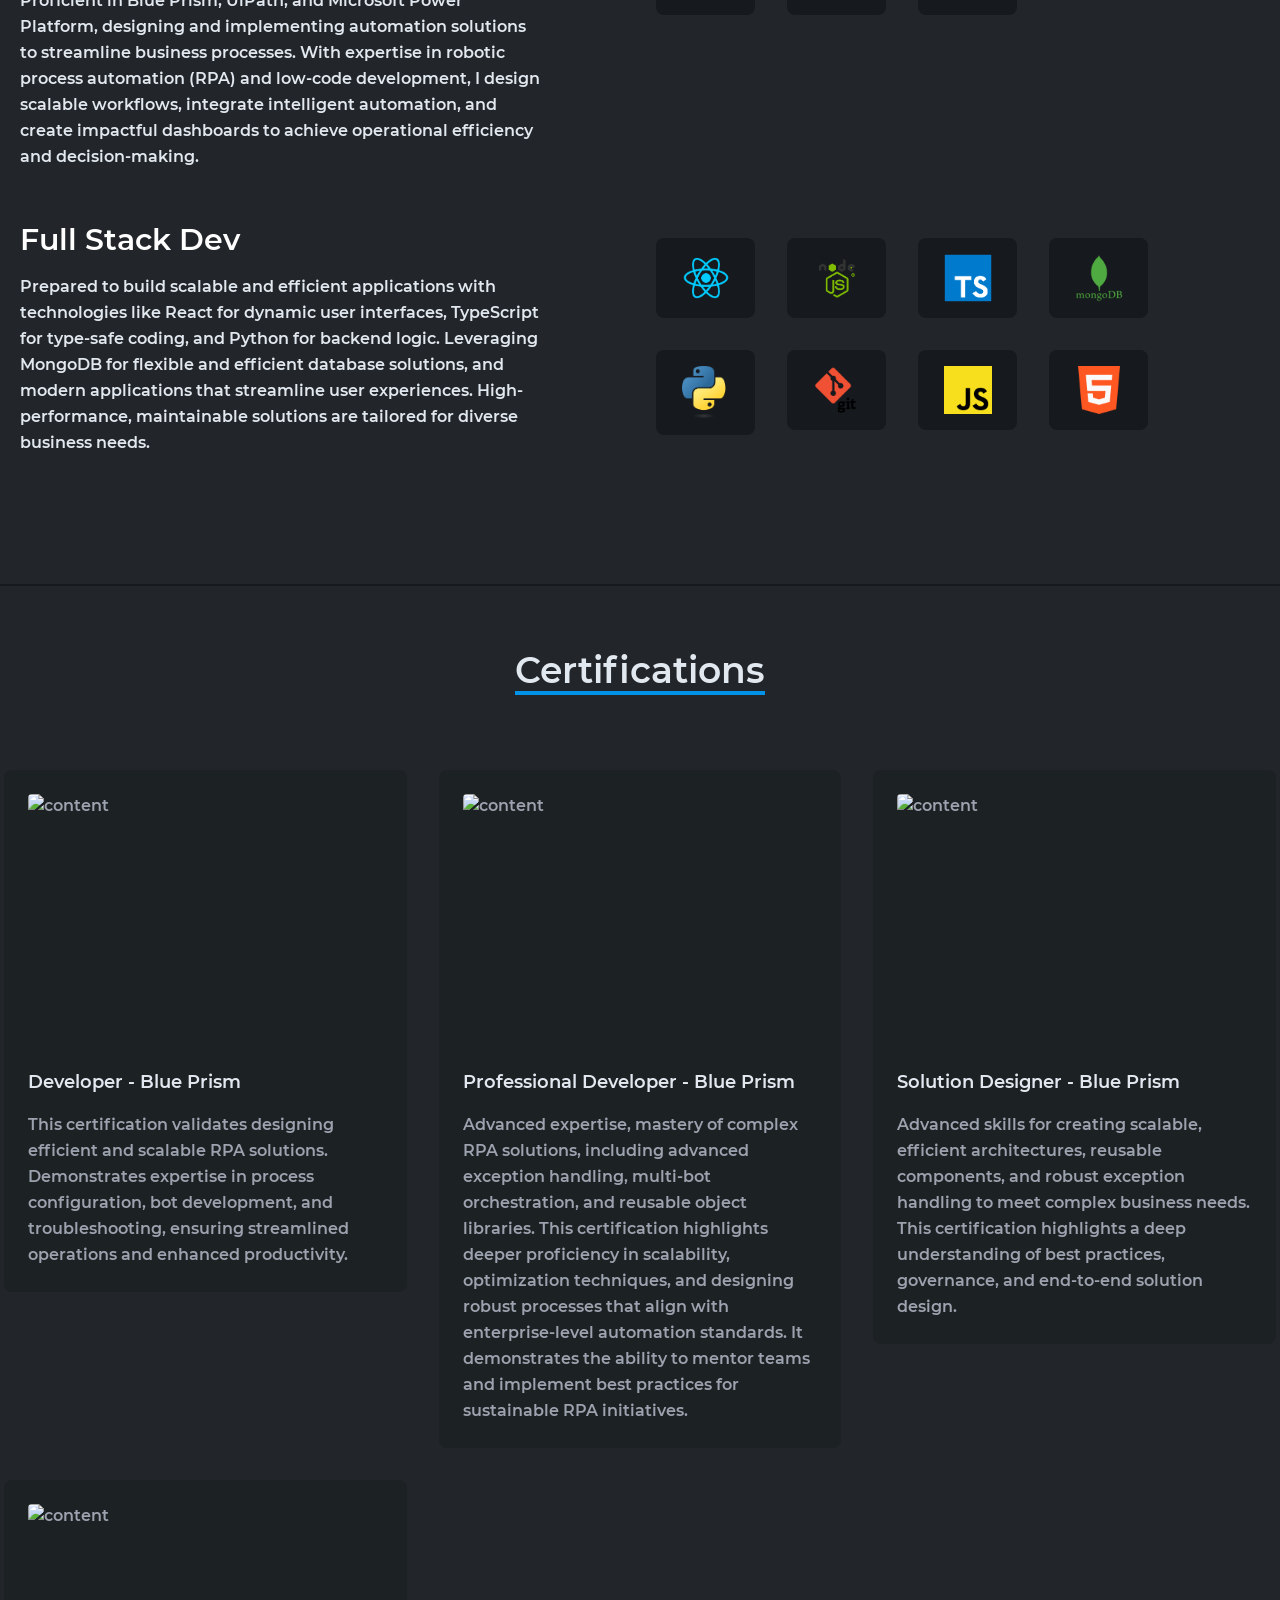
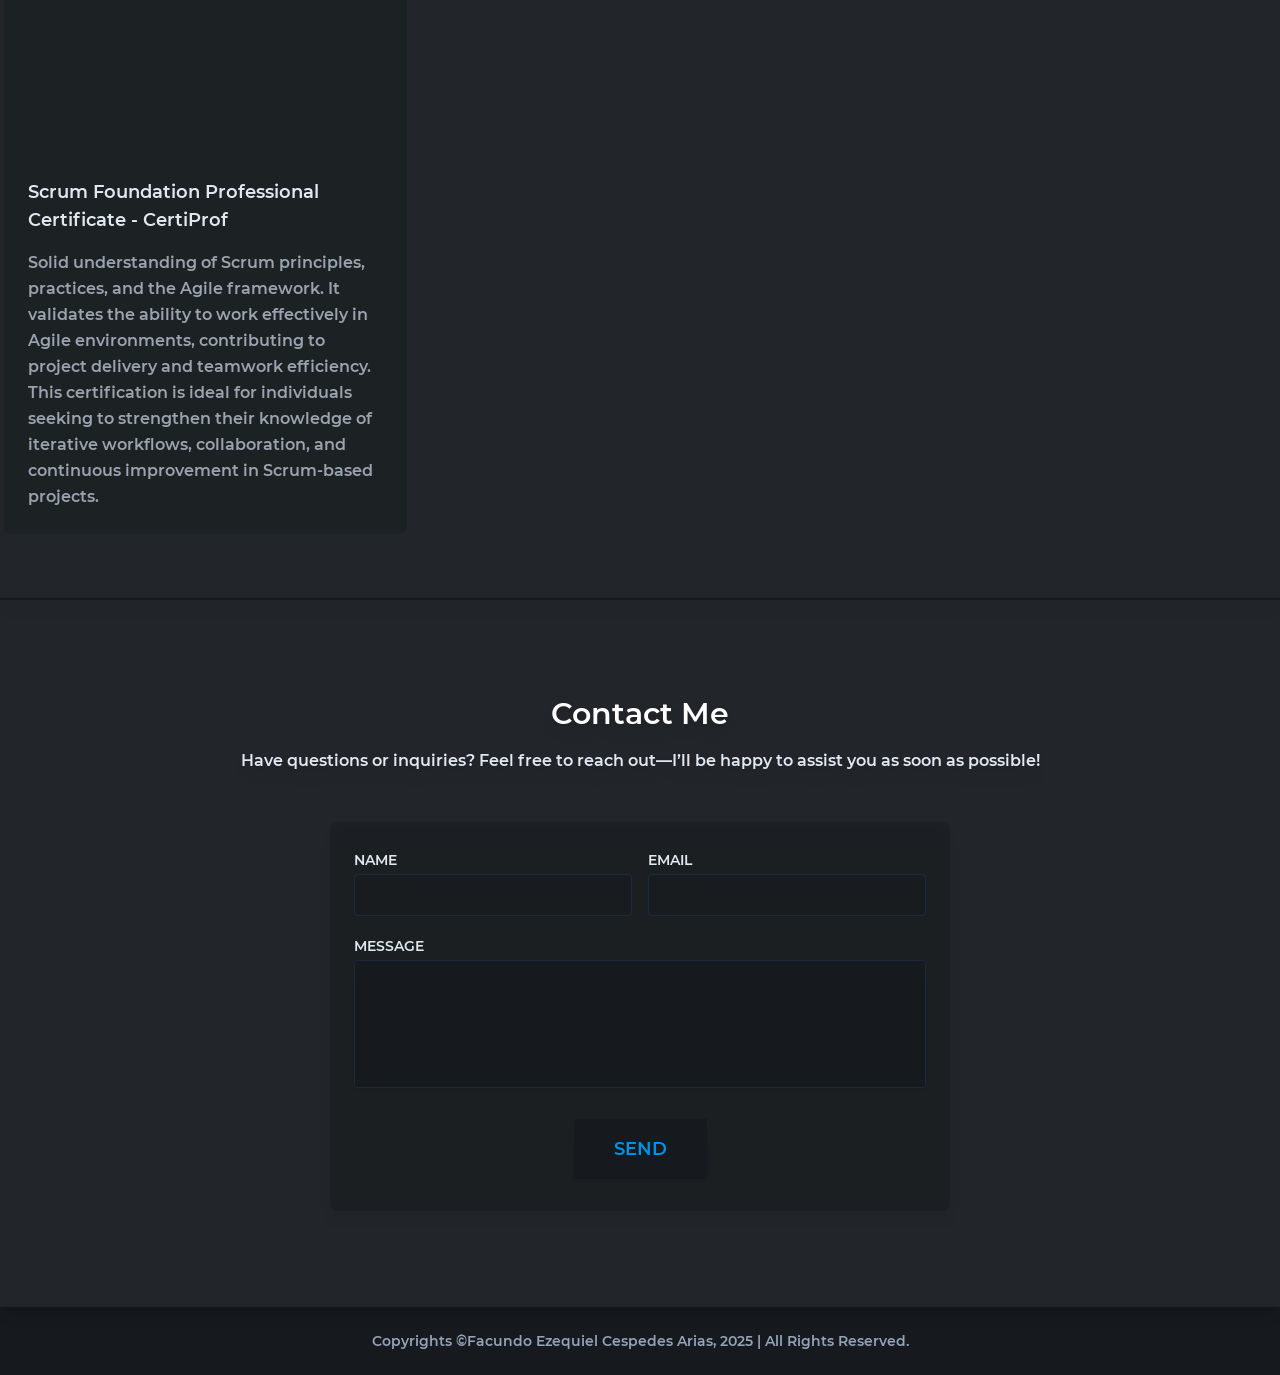
==== commit 2a60778a: "added extra images to swiper and technical detail of the project" ====
--- a/index.html
+++ b/index.html
@@ -5,7 +5,7 @@
     <meta charset="UTF-8">
     <meta name="viewport" content="width=device-width, initial-scale=1.0">
     <title>Facundo Ezequiel Cespedes Arias - Software Engineer Portfolio</title>
-    <link href="output.css" rel="stylesheet">
+    <link href="css/output.css" rel="stylesheet">
 
     <!--On Scroll Animation AOS CSS -->
     <link rel="stylesheet" href="https://unpkg.com/aos@next/dist/aos.css">
@@ -229,7 +229,7 @@
                         </div>
                     </a>
                 </div>
-                <div class="xl:w-1/3 md:w-1/2 p-4"><a href="#">
+                <div class="xl:w-1/3 md:w-1/2 p-4"><a href="./solarIA.html">
                         <div class="bg-secondary-600 bg-opacity-40 p-6 rounded-lg">
                             <img class="h-40 rounded w-full object-cover object-center mb-6 hover:scale-105 duration-500"
                                 src="./client/asset/portfolio/SolarIA.png" alt="content">
@@ -270,7 +270,7 @@
             </div>
             <div style="margin-bottom: 20px;"
                 class="lg:flex-grow md:w-1/2 lg:pr-24 md:pr-16 flex flex-col md:items-start md:text-left mb-16 md:mb-0 items-center text-center" data-aos="fade-up" data-aos-delay="500">
-                <div class="flex flex-wrap gap-4">
+                <div class="flex flex-wrap gap-8">
                     <div class="p-4 md:w-1/4">
                         <div
                             class="flex rounded-lg bg-secondary-600 hover:scale-110 duration-500 p-4 flex-col justify-center items-center">
--- a/css/output.css
+++ b/css/output.css
@@ -0,0 +1,1395 @@
+/*
+! tailwindcss v3.3.2 | MIT License | https://tailwindcss.com
+*/
+
+/*
+1. Prevent padding and border from affecting element width. (https://github.com/mozdevs/cssremedy/issues/4)
+2. Allow adding a border to an element by just adding a border-width. (https://github.com/tailwindcss/tailwindcss/pull/116)
+*/
+
+/* 
+Definition of custom font.
+*/
+
+@font-face {
+  font-family: 'montserrat';
+  src: url('/client/fonts/montserrat.ttf') format('truetype');
+}
+
+*,
+::before,
+::after {
+  box-sizing: border-box;
+  /* 1 */
+  border-width: 0;
+  /* 2 */
+  border-style: solid;
+  /* 2 */
+  border-color: #e5e7eb;
+  /* 2 */
+}
+
+::before,
+::after {
+  --tw-content: '';
+}
+
+/*
+1. Use a consistent sensible line-height in all browsers.
+2. Prevent adjustments of font size after orientation changes in iOS.
+3. Use a more readable tab size.
+4. Use the user's configured `sans` font-family by default.
+5. Use the user's configured `sans` font-feature-settings by default.
+6. Use the user's configured `sans` font-variation-settings by default.
+*/
+
+html {
+  line-height: 1.5;
+  /* 1 */
+  -webkit-text-size-adjust: 100%;
+  /* 2 */
+  -moz-tab-size: 4;
+  /* 3 */
+  -o-tab-size: 4;
+     tab-size: 4;
+  /* 3 */
+  font-family:'montserrat',ui-sans-serif, system-ui, -apple-system, BlinkMacSystemFont, "Segoe UI", Roboto, "Helvetica Neue", Arial, "Noto Sans", sans-serif, "Apple Color Emoji", "Segoe UI Emoji", "Segoe UI Symbol", "Noto Color Emoji";
+  /* 4 */
+  font-feature-settings: normal;
+  /* 5 */
+  font-variation-settings: normal;
+  /* 6 */
+}
+
+/*
+1. Remove the margin in all browsers.
+2. Inherit line-height from `html` so users can set them as a class directly on the `html` element.
+*/
+
+body {
+  margin: 0;
+  /* 1 */
+  line-height: inherit;
+  /* 2 */
+}
+
+/*
+1. Add the correct height in Firefox.
+2. Correct the inheritance of border color in Firefox. (https://bugzilla.mozilla.org/show_bug.cgi?id=190655)
+3. Ensure horizontal rules are visible by default.
+*/
+
+hr {
+  height: 0;
+  /* 1 */
+  color: inherit;
+  /* 2 */
+  border-top-width: 1px;
+  /* 3 */
+}
+
+/*
+Add the correct text decoration in Chrome, Edge, and Safari.
+*/
+
+abbr:where([title]) {
+  -webkit-text-decoration: underline dotted;
+          text-decoration: underline dotted;
+}
+
+/*
+Remove the default font size and weight for headings.
+*/
+
+h1,
+h2,
+h3,
+h4,
+h5,
+h6 {
+  font-size: inherit;
+  font-weight: inherit;
+}
+
+/*
+Reset links to optimize for opt-in styling instead of opt-out.
+*/
+
+a {
+  color: inherit;
+  text-decoration: inherit;
+}
+
+/*
+Add the correct font weight in Edge and Safari.
+*/
+
+b,
+strong {
+  font-weight: bolder;
+}
+
+/*
+1. Use the user's configured `mono` font family by default.
+2. Correct the odd `em` font sizing in all browsers.
+*/
+
+code,
+kbd,
+samp,
+pre {
+  font-family: ui-monospace, SFMono-Regular, Menlo, Monaco, Consolas, "Liberation Mono", "Courier New", monospace;
+  /* 1 */
+  font-size: 1em;
+  /* 2 */
+}
+
+/*
+Add the correct font size in all browsers.
+*/
+
+small {
+  font-size: 80%;
+}
+
+/*
+Prevent `sub` and `sup` elements from affecting the line height in all browsers.
+*/
+
+sub,
+sup {
+  font-size: 75%;
+  line-height: 0;
+  position: relative;
+  vertical-align: baseline;
+}
+
+sub {
+  bottom: -0.25em;
+}
+
+sup {
+  top: -0.5em;
+}
+
+/*
+1. Remove text indentation from table contents in Chrome and Safari. (https://bugs.chromium.org/p/chromium/issues/detail?id=999088, https://bugs.webkit.org/show_bug.cgi?id=201297)
+2. Correct table border color inheritance in all Chrome and Safari. (https://bugs.chromium.org/p/chromium/issues/detail?id=935729, https://bugs.webkit.org/show_bug.cgi?id=195016)
+3. Remove gaps between table borders by default.
+*/
+
+table {
+  text-indent: 0;
+  /* 1 */
+  border-color: inherit;
+  /* 2 */
+  border-collapse: collapse;
+  /* 3 */
+}
+
+/*
+1. Change the font styles in all browsers.
+2. Remove the margin in Firefox and Safari.
+3. Remove default padding in all browsers.
+*/
+
+button,
+input,
+optgroup,
+select,
+textarea {
+  font-family: inherit;
+  /* 1 */
+  font-size: 100%;
+  /* 1 */
+  font-weight: inherit;
+  /* 1 */
+  line-height: inherit;
+  /* 1 */
+  color: inherit;
+  /* 1 */
+  margin: 0;
+  /* 2 */
+  padding: 0;
+  /* 3 */
+}
+
+/*
+Remove the inheritance of text transform in Edge and Firefox.
+*/
+
+button,
+select {
+  text-transform: none;
+}
+
+/*
+1. Correct the inability to style clickable types in iOS and Safari.
+2. Remove default button styles.
+*/
+
+button,
+[type='button'],
+[type='reset'],
+[type='submit'] {
+  -webkit-appearance: button;
+  /* 1 */
+  background-color: transparent;
+  /* 2 */
+  background-image: none;
+  /* 2 */
+}
+
+/*
+Use the modern Firefox focus style for all focusable elements.
+*/
+
+:-moz-focusring {
+  outline: auto;
+}
+
+/*
+Remove the additional `:invalid` styles in Firefox. (https://github.com/mozilla/gecko-dev/blob/2f9eacd9d3d995c937b4251a5557d95d494c9be1/layout/style/res/forms.css#L728-L737)
+*/
+
+:-moz-ui-invalid {
+  box-shadow: none;
+}
+
+/*
+Add the correct vertical alignment in Chrome and Firefox.
+*/
+
+progress {
+  vertical-align: baseline;
+}
+
+/*
+Correct the cursor style of increment and decrement buttons in Safari.
+*/
+
+::-webkit-inner-spin-button,
+::-webkit-outer-spin-button {
+  height: auto;
+}
+
+/*
+1. Correct the odd appearance in Chrome and Safari.
+2. Correct the outline style in Safari.
+*/
+
+[type='search'] {
+  -webkit-appearance: textfield;
+  /* 1 */
+  outline-offset: -2px;
+  /* 2 */
+}
+
+/*
+Remove the inner padding in Chrome and Safari on macOS.
+*/
+
+::-webkit-search-decoration {
+  -webkit-appearance: none;
+}
+
+/*
+1. Correct the inability to style clickable types in iOS and Safari.
+2. Change font properties to `inherit` in Safari.
+*/
+
+::-webkit-file-upload-button {
+  -webkit-appearance: button;
+  /* 1 */
+  font: inherit;
+  /* 2 */
+}
+
+/*
+Add the correct display in Chrome and Safari.
+*/
+
+summary {
+  display: list-item;
+}
+
+/*
+Removes the default spacing and border for appropriate elements.
+*/
+
+blockquote,
+dl,
+dd,
+h1,
+h2,
+h3,
+h4,
+h5,
+h6,
+hr,
+figure,
+p,
+pre {
+  margin: 0;
+}
+
+fieldset {
+  margin: 0;
+  padding: 0;
+}
+
+legend {
+  padding: 0;
+}
+
+ol,
+ul,
+menu {
+  list-style: none;
+  margin: 0;
+  padding: 0;
+}
+
+/*
+Prevent resizing textareas horizontally by default.
+*/
+
+textarea {
+  resize: vertical;
+}
+
+/*
+1. Reset the default placeholder opacity in Firefox. (https://github.com/tailwindlabs/tailwindcss/issues/3300)
+2. Set the default placeholder color to the user's configured gray 400 color.
+*/
+
+input::-moz-placeholder, textarea::-moz-placeholder {
+  opacity: 1;
+  /* 1 */
+  color: #9ca3af;
+  /* 2 */
+}
+
+input::placeholder,
+textarea::placeholder {
+  opacity: 1;
+  /* 1 */
+  color: #9ca3af;
+  /* 2 */
+}
+
+/*
+Set the default cursor for buttons.
+*/
+
+button,
+[role="button"] {
+  cursor: pointer;
+}
+
+/*
+Make sure disabled buttons don't get the pointer cursor.
+*/
+
+:disabled {
+  cursor: default;
+}
+
+/*
+1. Make replaced elements `display: block` by default. (https://github.com/mozdevs/cssremedy/issues/14)
+2. Add `vertical-align: middle` to align replaced elements more sensibly by default. (https://github.com/jensimmons/cssremedy/issues/14#issuecomment-634934210)
+   This can trigger a poorly considered lint error in some tools but is included by design.
+*/
+
+img,
+svg,
+video,
+canvas,
+audio,
+iframe,
+embed,
+object {
+  display: block;
+  /* 1 */
+  vertical-align: middle;
+  /* 2 */
+}
+
+/*
+Constrain images and videos to the parent width and preserve their intrinsic aspect ratio. (https://github.com/mozdevs/cssremedy/issues/14)
+*/
+
+img,
+video {
+  max-width: 100%;
+  height: auto;
+}
+
+/* Make elements with the HTML hidden attribute stay hidden by default */
+
+[hidden] {
+  display: none;
+}
+
+*, ::before, ::after {
+  --tw-border-spacing-x: 0;
+  --tw-border-spacing-y: 0;
+  --tw-translate-x: 0;
+  --tw-translate-y: 0;
+  --tw-rotate: 0;
+  --tw-skew-x: 0;
+  --tw-skew-y: 0;
+  --tw-scale-x: 1;
+  --tw-scale-y: 1;
+  --tw-pan-x:  ;
+  --tw-pan-y:  ;
+  --tw-pinch-zoom:  ;
+  --tw-scroll-snap-strictness: proximity;
+  --tw-gradient-from-position:  ;
+  --tw-gradient-via-position:  ;
+  --tw-gradient-to-position:  ;
+  --tw-ordinal:  ;
+  --tw-slashed-zero:  ;
+  --tw-numeric-figure:  ;
+  --tw-numeric-spacing:  ;
+  --tw-numeric-fraction:  ;
+  --tw-ring-inset:  ;
+  --tw-ring-offset-width: 0px;
+  --tw-ring-offset-color: #fff;
+  --tw-ring-color: rgb(59 130 246 / 0.5);
+  --tw-ring-offset-shadow: 0 0 #0000;
+  --tw-ring-shadow: 0 0 #0000;
+  --tw-shadow: 0 0 #0000;
+  --tw-shadow-colored: 0 0 #0000;
+  --tw-blur:  ;
+  --tw-brightness:  ;
+  --tw-contrast:  ;
+  --tw-grayscale:  ;
+  --tw-hue-rotate:  ;
+  --tw-invert:  ;
+  --tw-saturate:  ;
+  --tw-sepia:  ;
+  --tw-drop-shadow:  ;
+  --tw-backdrop-blur:  ;
+  --tw-backdrop-brightness:  ;
+  --tw-backdrop-contrast:  ;
+  --tw-backdrop-grayscale:  ;
+  --tw-backdrop-hue-rotate:  ;
+  --tw-backdrop-invert:  ;
+  --tw-backdrop-opacity:  ;
+  --tw-backdrop-saturate:  ;
+  --tw-backdrop-sepia:  ;
+}
+
+::backdrop {
+  --tw-border-spacing-x: 0;
+  --tw-border-spacing-y: 0;
+  --tw-translate-x: 0;
+  --tw-translate-y: 0;
+  --tw-rotate: 0;
+  --tw-skew-x: 0;
+  --tw-skew-y: 0;
+  --tw-scale-x: 1;
+  --tw-scale-y: 1;
+  --tw-pan-x:  ;
+  --tw-pan-y:  ;
+  --tw-pinch-zoom:  ;
+  --tw-scroll-snap-strictness: proximity;
+  --tw-gradient-from-position:  ;
+  --tw-gradient-via-position:  ;
+  --tw-gradient-to-position:  ;
+  --tw-ordinal:  ;
+  --tw-slashed-zero:  ;
+  --tw-numeric-figure:  ;
+  --tw-numeric-spacing:  ;
+  --tw-numeric-fraction:  ;
+  --tw-ring-inset:  ;
+  --tw-ring-offset-width: 0px;
+  --tw-ring-offset-color: #fff;
+  --tw-ring-color: rgb(59 130 246 / 0.5);
+  --tw-ring-offset-shadow: 0 0 #0000;
+  --tw-ring-shadow: 0 0 #0000;
+  --tw-shadow: 0 0 #0000;
+  --tw-shadow-colored: 0 0 #0000;
+  --tw-blur:  ;
+  --tw-brightness:  ;
+  --tw-contrast:  ;
+  --tw-grayscale:  ;
+  --tw-hue-rotate:  ;
+  --tw-invert:  ;
+  --tw-saturate:  ;
+  --tw-sepia:  ;
+  --tw-drop-shadow:  ;
+  --tw-backdrop-blur:  ;
+  --tw-backdrop-brightness:  ;
+  --tw-backdrop-contrast:  ;
+  --tw-backdrop-grayscale:  ;
+  --tw-backdrop-hue-rotate:  ;
+  --tw-backdrop-invert:  ;
+  --tw-backdrop-opacity:  ;
+  --tw-backdrop-saturate:  ;
+  --tw-backdrop-sepia:  ;
+}
+
+.container {
+  width: 100%;
+}
+
+@media (min-width: 640px) {
+  .container {
+    max-width: 640px;
+  }
+}
+
+@media (min-width: 768px) {
+  .container {
+    max-width: 768px;
+  }
+}
+
+@media (min-width: 1024px) {
+  .container {
+    max-width: 1024px;
+  }
+}
+
+@media (min-width: 1280px) {
+  .container {
+    max-width: 1280px;
+  }
+}
+
+@media (min-width: 1536px) {
+  .container {
+    max-width: 1536px;
+  }
+}
+
+.uniform-image {
+  width: 250px;
+  height: 250px;
+  object-fit: cover;
+}
+
+.relative {
+  position: relative;
+}
+
+.-m-2 {
+  margin: -0.5rem;
+}
+
+.-m-4 {
+  margin: -1rem;
+}
+
+.m-auto {
+  margin: auto;
+}
+
+.-mx-4 {
+  margin-left: -1rem;
+  margin-right: -1rem;
+}
+
+.-my-8 {
+  margin-top: -2rem;
+  margin-bottom: -2rem;
+}
+
+.mx-auto {
+  margin-left: auto;
+  margin-right: auto;
+}
+
+.my-6 {
+  margin-top: 1.5rem;
+  margin-bottom: 1.5rem;
+}
+
+.mb-1 {
+  margin-bottom: 0.25rem;
+}
+
+.mb-12 {
+  margin-bottom: 3rem;
+}
+
+.mb-16 {
+  margin-bottom: 4rem;
+}
+
+.mb-2 {
+  margin-bottom: 0.5rem;
+}
+
+.mb-20 {
+  margin-bottom: 5rem;
+}
+
+.mb-3 {
+  margin-bottom: 0.75rem;
+}
+
+.mb-4 {
+  margin-bottom: 1rem;
+}
+
+.mb-5 {
+  margin-bottom: 1.25rem;
+}
+
+.mb-6 {
+  margin-bottom: 1.5rem;
+}
+
+.mb-8 {
+  margin-bottom: 2rem;
+}
+
+.ml-2 {
+  margin-left: 0.5rem;
+}
+
+.ml-3 {
+  margin-left: 0.75rem;
+}
+
+.ml-4 {
+  margin-left: 1rem;
+}
+
+.mr-3 {
+  margin-right: 0.75rem;
+}
+
+.mr-4 {
+  margin-right: 1rem;
+}
+
+.mt-3 {
+  margin-top: 0.75rem;
+}
+
+.mt-5 {
+  margin-top: 1.25rem;
+}
+
+.mt-6 {
+  margin-top: 1.5rem;
+}
+
+.block {
+  display: block;
+}
+
+.flex {
+  display: flex;
+  min-width: 72px;
+
+}
+
+.inline-flex {
+  display: inline-flex;
+}
+
+.hidden {
+  display: none;
+}
+
+.h-10 {
+  height: 2.5rem;
+}
+
+.h-32 {
+  height: 8rem;
+}
+
+.h-4 {
+  height: 1rem;
+}
+
+.h-40 {
+  height: 10rem;
+}
+
+.h-6 {
+  height: 1.5rem;
+}
+
+.h-8 {
+  height: 2rem;
+}
+
+.h-full {
+  height: 100%;
+}
+
+.w-1\/2 {
+  width: 50%;
+}
+
+.w-10 {
+  width: 2.5rem;
+}
+
+.w-12 {
+  width: 3rem;
+}
+
+.w-4 {
+  width: 1rem;
+}
+
+.w-5\/6 {
+  width: 83.333333%;
+}
+
+.w-6 {
+  width: 1.5rem;
+}
+
+.w-8 {
+  width: 2rem;
+}
+
+.w-full {
+  width: 100%;
+}
+
+.fill-blue {
+  fill: #0092e6; 
+}
+
+.flex-shrink-0 {
+  flex-shrink: 0;
+}
+
+.flex-grow {
+  flex-grow: 1;
+}
+
+.resize-none {
+  resize: none;
+}
+
+.flex-col {
+  flex-direction: column;
+}
+
+.flex-wrap {
+  flex-wrap: wrap;
+  min-width: 120px;
+}
+
+.items-start {
+  align-items: flex-start;
+}
+
+.items-end {
+  align-items: flex-end;
+}
+
+.items-center {
+  align-items: center;
+}
+
+.justify-center {
+  justify-content: center;
+}
+
+.justify-between {
+  justify-content: space-between;
+}
+
+.rounded {
+  border-radius: 0.25rem;
+}
+
+.rounded-full {
+  border-radius: 9999px;
+}
+
+.rounded-lg {
+  border-radius: 0.5rem;
+}
+
+.border {
+  border-width: 1px;
+}
+
+.border-0 {
+  border-width: 0px;
+}
+
+.border-\[18px\] {
+  border-width: 18px;
+}
+
+.border-b-2 {
+  border-bottom-width: 2px;
+}
+
+.border-t-2 {
+  border-top-width: 2px;
+}
+
+.border-solid {
+  border-style: solid;
+}
+
+.border-gray-700 {
+  --tw-border-opacity: 1;
+  border-color: rgb(55 65 81 / var(--tw-border-opacity));
+}
+
+.border-primary-500 {
+  --tw-border-opacity: 1;
+  border-color: rgb(0 146 230 / var(--tw-border-opacity));
+}
+
+.border-secondary-600 {
+  --tw-border-opacity: 1;
+  border-color: rgb(22 25 29 / var(--tw-border-opacity));
+}
+
+.border-slate-800 {
+  --tw-border-opacity: 1;
+  border-color: rgb(30 41 59 / var(--tw-border-opacity));
+}
+
+.bg-primary-500 {
+  --tw-bg-opacity: 1;
+  background-color: rgb(0 146 230 / var(--tw-bg-opacity));
+}
+
+.bg-secondary-500 {
+  --tw-bg-opacity: 1;
+  background-color: rgb(34 38 42 / var(--tw-bg-opacity));
+}
+
+.bg-secondary-600 {
+  --tw-bg-opacity: 1;
+  background-color: rgb(22 25 29 / var(--tw-bg-opacity));
+}
+
+.bg-opacity-40 {
+  --tw-bg-opacity: 0.4;
+}
+
+.bg-opacity-60 {
+  --tw-bg-opacity: 0.6;
+}
+
+.object-cover {
+  -o-object-fit: cover;
+     object-fit: cover;
+}
+
+.object-center {
+  -o-object-position: center;
+     object-position: center;
+}
+
+.p-2 {
+  padding: 0.5rem;
+}
+
+.p-4 {
+  padding: 1rem;
+}
+
+.p-5 {
+  padding: 1.25rem;
+}
+
+.p-6 {
+  padding: 1.5rem;
+}
+
+.p-8 {
+  padding: 2rem;
+}
+
+.px-10 {
+  padding-left: 2.5rem;
+  padding-right: 2.5rem;
+}
+
+.px-3 {
+  padding-left: 0.75rem;
+  padding-right: 0.75rem;
+}
+
+.px-4 {
+  padding-left: 1rem;
+  padding-right: 1rem;
+}
+
+.px-5 {
+  padding-left: 1.25rem;
+  padding-right: 1.25rem;
+}
+
+.px-6 {
+  padding-left: 1.5rem;
+  padding-right: 1.5rem;
+}
+
+.py-1 {
+  padding-top: 0.25rem;
+  padding-bottom: 0.25rem;
+}
+
+.py-16 {
+  padding-top: 4rem;
+  padding-bottom: 4rem;
+}
+
+.py-2 {
+  padding-top: 0.5rem;
+  padding-bottom: 0.5rem;
+}
+
+.py-24 {
+  padding-top: 6rem;
+  padding-bottom: 6rem;
+}
+
+.py-3 {
+  padding-top: 0.75rem;
+  padding-bottom: 0.75rem;
+}
+
+.py-4 {
+  padding-top: 1rem;
+  padding-bottom: 1rem;
+}
+
+.py-6 {
+  padding-top: 1.5rem;
+  padding-bottom: 1.5rem;
+}
+
+.py-8 {
+  padding-top: 2rem;
+  padding-bottom: 2rem;
+}
+
+.pb-2 {
+  padding-bottom: 0.5rem;
+}
+
+.pl-6 {
+  padding-left: 1.5rem;
+}
+
+.pt-8 {
+  padding-top: 2rem;
+}
+
+.text-center {
+  text-align: center;
+}
+
+.text-right {
+  text-align: right;
+}
+
+.text-2xl {
+  font-size: 1.5rem;
+  line-height: 2rem;
+}
+
+.text-3xl {
+  font-size: 1.875rem;
+  line-height: 2.25rem;
+}
+
+.text-base {
+  font-size: 1rem;
+  line-height: 1.5rem;
+}
+
+.text-lg {
+  font-size: 1.125rem;
+  line-height: 1.75rem;
+}
+
+.text-sm {
+  font-size: 0.875rem;
+  line-height: 1.25rem;
+}
+
+.text-xl {
+  font-size: 1.25rem;
+  line-height: 1.75rem;
+}
+
+.text-xs {
+  font-size: 0.75rem;
+  line-height: 1rem;
+}
+
+.font-bold {
+  font-weight: 700;
+}
+
+.font-medium {
+  font-weight: 500;
+}
+
+.uppercase {
+  text-transform: uppercase;
+}
+
+.leading-6 {
+  line-height: 1.5rem;
+}
+
+.leading-7 {
+  line-height: 1.75rem;
+}
+
+.leading-8 {
+  line-height: 2rem;
+}
+
+.leading-none {
+  line-height: 1;
+}
+
+.leading-relaxed {
+  line-height: 1.625;
+}
+
+.tracking-widest {
+  letter-spacing: 0.1em;
+}
+
+.text-gray-100 {
+  --tw-text-opacity: 1;
+  color: rgb(243 244 246 / var(--tw-text-opacity));
+}
+
+.text-gray-300 {
+  --tw-text-opacity: 1;
+  color: rgb(209 213 219 / var(--tw-text-opacity));
+}
+
+.text-gray-400 {
+  --tw-text-opacity: 1;
+  color: rgb(156 163 175 / var(--tw-text-opacity));
+}
+
+.text-primary-500 {
+  --tw-text-opacity: 1;
+  color: rgb(0 146 230 / var(--tw-text-opacity));
+}
+
+.text-slate-200 {
+  --tw-text-opacity: 1;
+  color: rgb(226 232 240 / var(--tw-text-opacity));
+}
+
+.text-slate-400 {
+  --tw-text-opacity: 1;
+  color: rgb(148 163 184 / var(--tw-text-opacity));
+}
+
+.text-white {
+  --tw-text-opacity: 1;
+  color: rgb(255 255 255 / var(--tw-text-opacity));
+}
+
+.underline {
+  text-decoration-line: underline;
+}
+
+.decoration-primary-500 {
+  text-decoration-color: #0092e6;
+}
+
+.decoration-4 {
+  text-decoration-thickness: 4px;
+}
+
+.underline-offset-8 {
+  text-underline-offset: 8px;
+}
+
+.shadow-lg {
+  --tw-shadow: 0 10px 15px -3px rgb(0 0 0 / 0.1), 0 4px 6px -4px rgb(0 0 0 / 0.1);
+  --tw-shadow-colored: 0 10px 15px -3px var(--tw-shadow-color), 0 4px 6px -4px var(--tw-shadow-color);
+  box-shadow: var(--tw-ring-offset-shadow, 0 0 #0000), var(--tw-ring-shadow, 0 0 #0000), var(--tw-shadow);
+}
+
+.stroke-blue {
+    stroke: #0092e6; 
+}
+
+.outline-none {
+  outline: 2px solid transparent;
+  outline-offset: 2px;
+}
+
+.drop-shadow-lg {
+  --tw-drop-shadow: drop-shadow(0 10px 8px rgb(0 0 0 / 0.04)) drop-shadow(0 4px 3px rgb(0 0 0 / 0.1));
+  filter: var(--tw-blur) var(--tw-brightness) var(--tw-contrast) var(--tw-grayscale) var(--tw-hue-rotate) var(--tw-invert) var(--tw-saturate) var(--tw-sepia) var(--tw-drop-shadow);
+}
+
+.drop-shadow-xl {
+  --tw-drop-shadow: drop-shadow(0 20px 13px rgb(0 0 0 / 0.03)) drop-shadow(0 8px 5px rgb(0 0 0 / 0.08));
+  filter: var(--tw-blur) var(--tw-brightness) var(--tw-contrast) var(--tw-grayscale) var(--tw-hue-rotate) var(--tw-invert) var(--tw-saturate) var(--tw-sepia) var(--tw-drop-shadow);
+}
+
+.transition-colors {
+  transition-property: color, background-color, border-color, text-decoration-color, fill, stroke;
+  transition-timing-function: cubic-bezier(0.4, 0, 0.2, 1);
+  transition-duration: 150ms;
+}
+
+.duration-200 {
+  transition-duration: 200ms;
+}
+
+.duration-500 {
+  transition-duration: 500ms;
+}
+
+.ease-in-out {
+  transition-timing-function: cubic-bezier(0.4, 0, 0.2, 1);
+}
+
+/* Swiper Slider main params CSS */
+
+.swiper-slide {
+  display: flex;
+  justify-content: flex-start;
+  align-items: flex-start;
+  height: 300px; /* Should be slightly larger than image height */
+  padding: 0; /* Removes esxtra padding */
+  margin: 0; /* Prevents extra spacing */
+}
+
+/* Swiper Slider Pagination bullet CSS */
+
+.swiper .swiper-pagination .swiper-pagination-bullet{
+  background-color: white;
+}
+
+/* Swiper Slider Pagination bullet Active CSS */
+
+.swiper .swiper-pagination .swiper-pagination-bullet-active {
+  background-color: #0092e6;
+}
+
+/* Swiper Slider Image Resize CSS */
+
+.swiper-slide img {
+  height: 300px; 
+    width: 100%;   /* Ensures proper aspect ratio */
+    object-fit: cover; /* Prevents stretching */
+    display: block;
+    vertical-align: top; /* Aligns the image to the top */
+    margin: 0; /* Ensures no external gaps */
+}
+
+.swiper-wrapper {
+  gap: 0; /* Removes spacing */
+}
+
+
+.hover\:scale-105:hover {
+  --tw-scale-x: 1.05;
+  --tw-scale-y: 1.05;
+  transform: translate(var(--tw-translate-x), var(--tw-translate-y)) rotate(var(--tw-rotate)) skewX(var(--tw-skew-x)) skewY(var(--tw-skew-y)) scaleX(var(--tw-scale-x)) scaleY(var(--tw-scale-y));
+}
+
+.hover\:scale-110:hover {
+  --tw-scale-x: 1.1;
+  --tw-scale-y: 1.1;
+  transform: translate(var(--tw-translate-x), var(--tw-translate-y)) rotate(var(--tw-rotate)) skewX(var(--tw-skew-x)) skewY(var(--tw-skew-y)) scaleX(var(--tw-scale-x)) scaleY(var(--tw-scale-y));
+}
+
+.hover\:bg-primary-500:hover {
+  --tw-bg-opacity: 1;
+  background-color: rgb(0 146 230 / var(--tw-bg-opacity));
+}
+
+.hover\:bg-secondary-600:hover {
+  --tw-bg-opacity: 1;
+  background-color: rgb(22 25 29 / var(--tw-bg-opacity));
+}
+
+.hover\:text-primary-500:hover {
+  --tw-text-opacity: 1;
+  color: rgb(0 146 230 / var(--tw-text-opacity));
+}
+
+.hover\:text-slate-200:hover {
+  --tw-text-opacity: 1;
+  color: rgb(226 232 240 / var(--tw-text-opacity));
+}
+
+.hover\:text-white:hover {
+  --tw-text-opacity: 1;
+  color: rgb(255 255 255 / var(--tw-text-opacity));
+}
+
+.focus\:border-primary-500:focus {
+  --tw-border-opacity: 1;
+  border-color: rgb(0 146 230 / var(--tw-border-opacity));
+}
+
+.focus\:bg-gray-900:focus {
+  --tw-bg-opacity: 1;
+  background-color: rgb(17 24 39 / var(--tw-bg-opacity));
+}
+
+.focus\:outline-none:focus {
+  outline: 2px solid transparent;
+  outline-offset: 2px;
+}
+
+.focus\:ring-2:focus {
+  --tw-ring-offset-shadow: var(--tw-ring-inset) 0 0 0 var(--tw-ring-offset-width) var(--tw-ring-offset-color);
+  --tw-ring-shadow: var(--tw-ring-inset) 0 0 0 calc(2px + var(--tw-ring-offset-width)) var(--tw-ring-color);
+  box-shadow: var(--tw-ring-offset-shadow), var(--tw-ring-shadow), var(--tw-shadow, 0 0 #0000);
+}
+
+.focus\:ring-primary-500:focus {
+  --tw-ring-opacity: 1;
+  --tw-ring-color: rgb(230 0 69 / var(--tw-ring-opacity));
+}
+
+@media (min-width: 640px) {
+  .sm\:order-1 {
+    order: 1;
+  }
+
+  .sm\:text-3xl {
+    font-size: 1.875rem;
+    line-height: 2.25rem;
+  }
+
+  .sm\:text-4xl {
+    font-size: 2.25rem;
+    line-height: 2.5rem;
+  }
+
+  .sm\:text-6xl {
+    font-size: 3.75rem;
+    line-height: 1;
+  }
+}
+
+@media (min-width: 768px) {
+  .md\:mb-0 {
+    margin-bottom: 0px;
+  }
+
+  .md\:mt-0 {
+    margin-top: 0px;
+  }
+
+  .md\:inline-block {
+    display: inline-block;
+  }
+
+  .md\:flex {
+    display: flex;
+  }
+
+  .md\:hidden {
+    display: none;
+  }
+
+  .md\:w-1\/2 {
+    width: 50%;
+  }
+
+  .md\:w-1\/3 {
+    width: 33.333333%;
+  }
+
+  .md\:w-1\/4 {
+    width: 25%;
+  }
+
+  .md\:w-2\/3 {
+    width: 66.666667%;
+  }
+
+  .md\:w-auto {
+    width: auto;
+  }
+
+  .md\:flex-row {
+    flex-direction: row;
+  }
+
+  .md\:items-start {
+    align-items: flex-start;
+  }
+
+  .md\:rounded {
+    border-radius: 0.25rem;
+  }
+
+  .md\:border-none {
+    border-style: none;
+  }
+
+  .md\:pr-16 {
+    padding-right: 4rem;
+  }
+
+  .md\:pt-10 {
+    padding-top: 2.5rem;
+  }
+
+  .md\:text-left {
+    text-align: left;
+  }
+}
+
+@media (min-width: 1024px) {
+  .lg\:order-2 {
+    order: 2;
+  }
+
+  .lg\:w-1\/2 {
+    width: 50%;
+  }
+
+  .lg\:w-1\/3 {
+    width: 33.333333%;
+  }
+
+  .lg\:w-2\/3 {
+    width: 66.666667%;
+  }
+
+  .lg\:w-full {
+    width: 100%;
+  }
+
+  .lg\:max-w-lg {
+    max-width: 32rem;
+  }
+
+  .lg\:flex-grow {
+    flex-grow: 1;
+  }
+
+  .lg\:pr-24 {
+    padding-right: 6rem;
+  }
+}
+
+@media (min-width: 1280px) {
+  .xl\:w-1\/3 {
+    width: 33.333333%;
+  }
+}
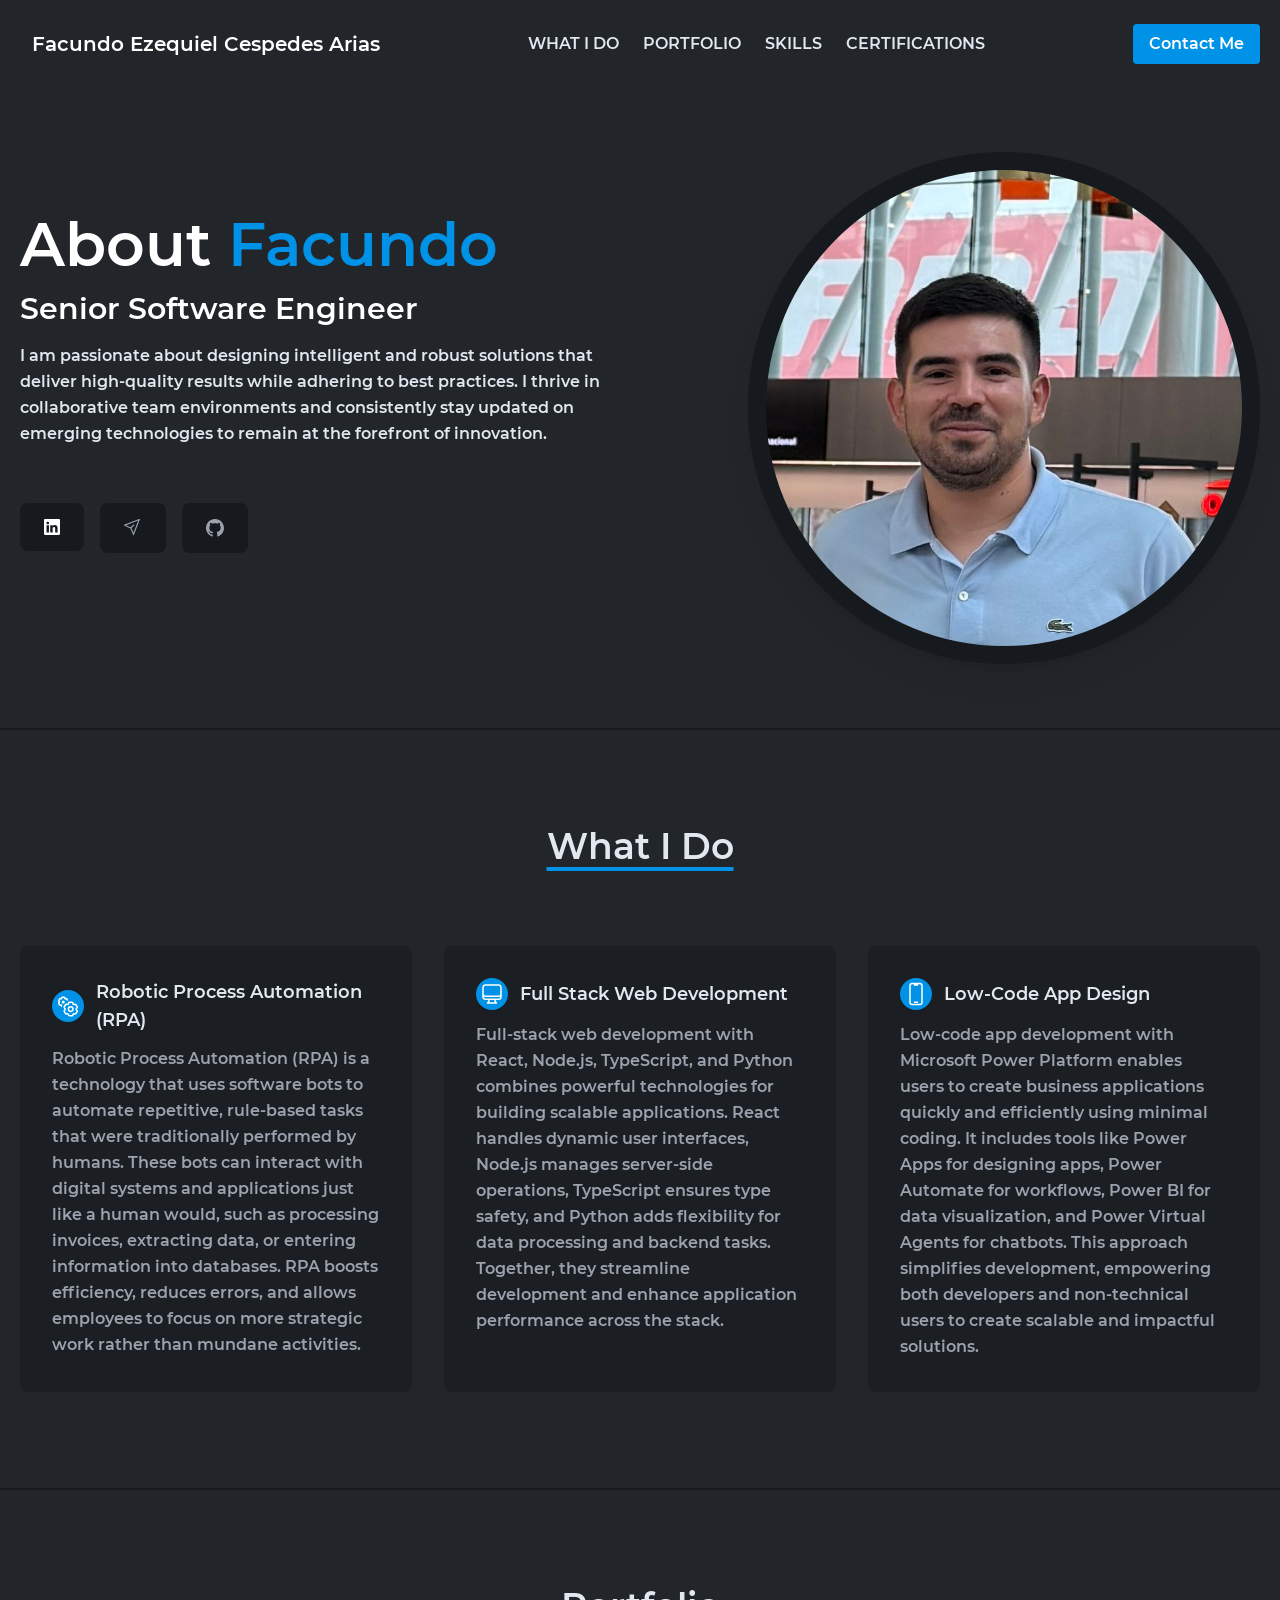
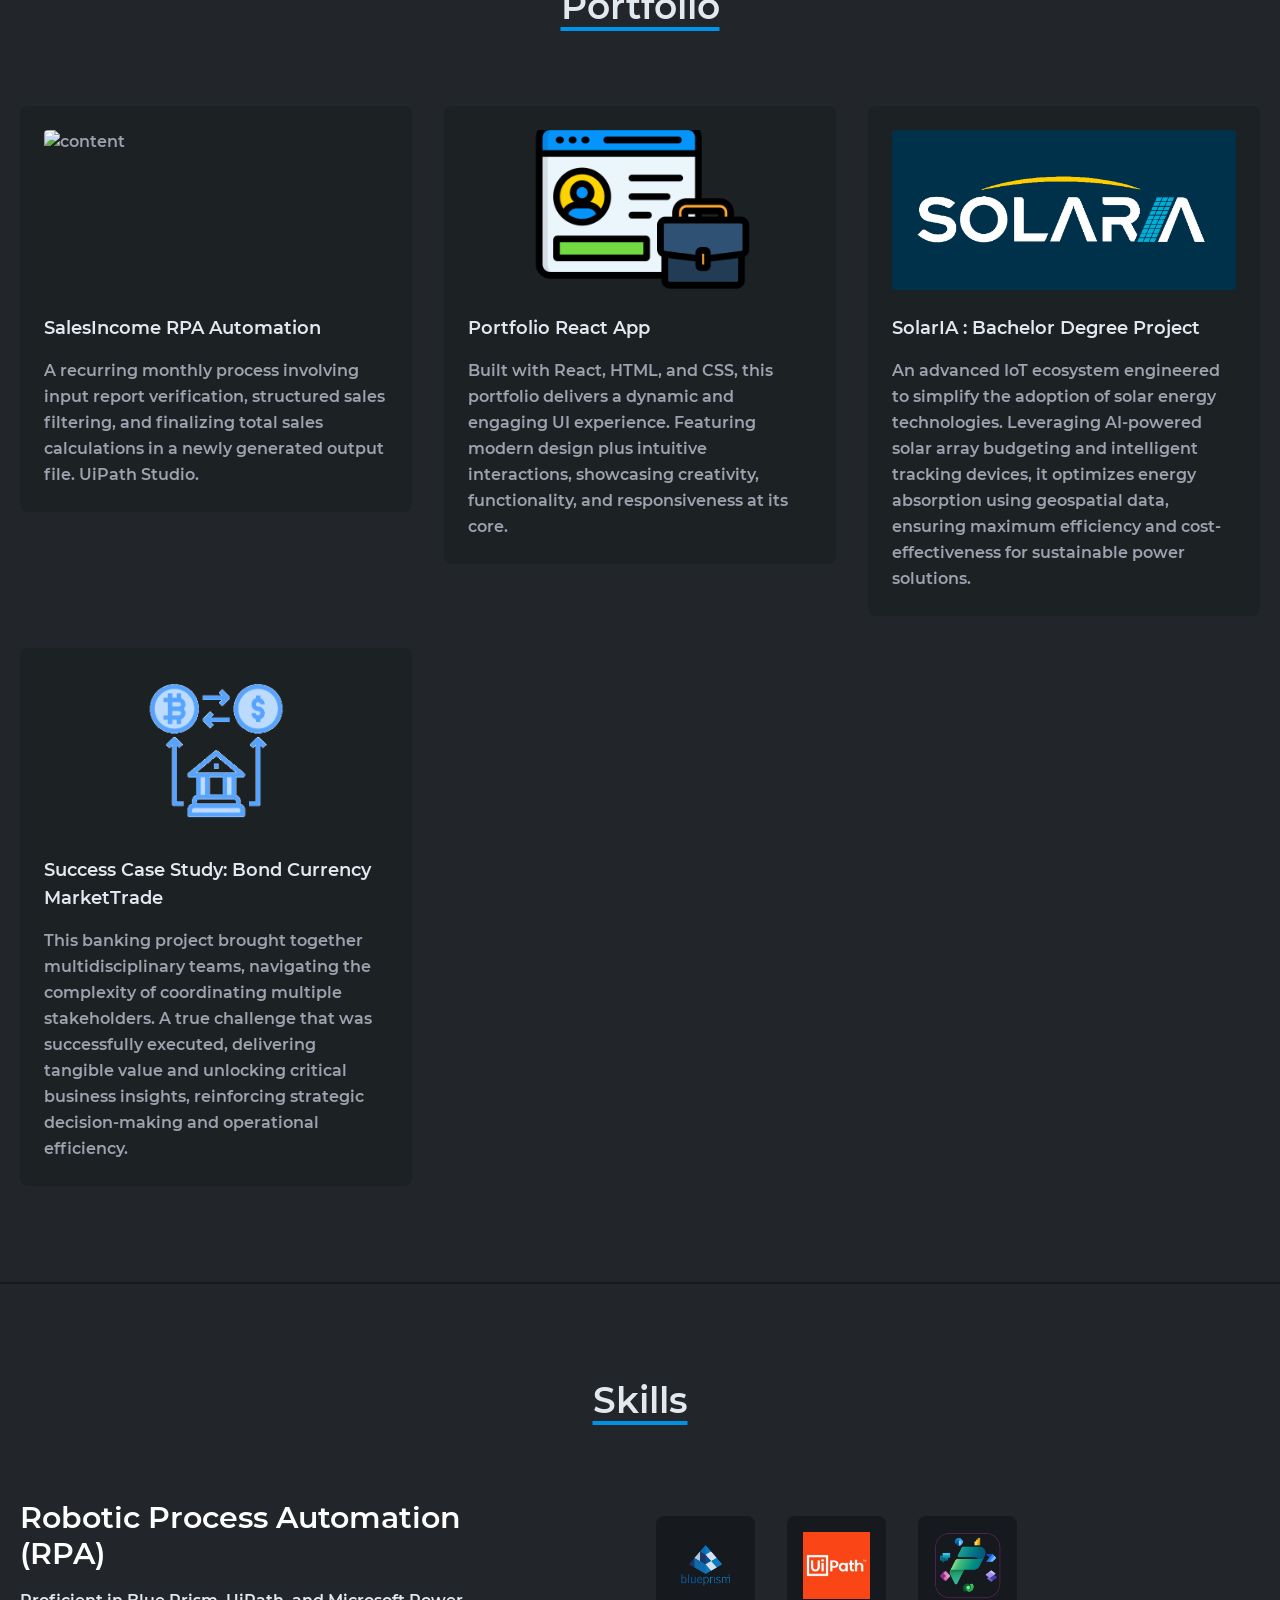
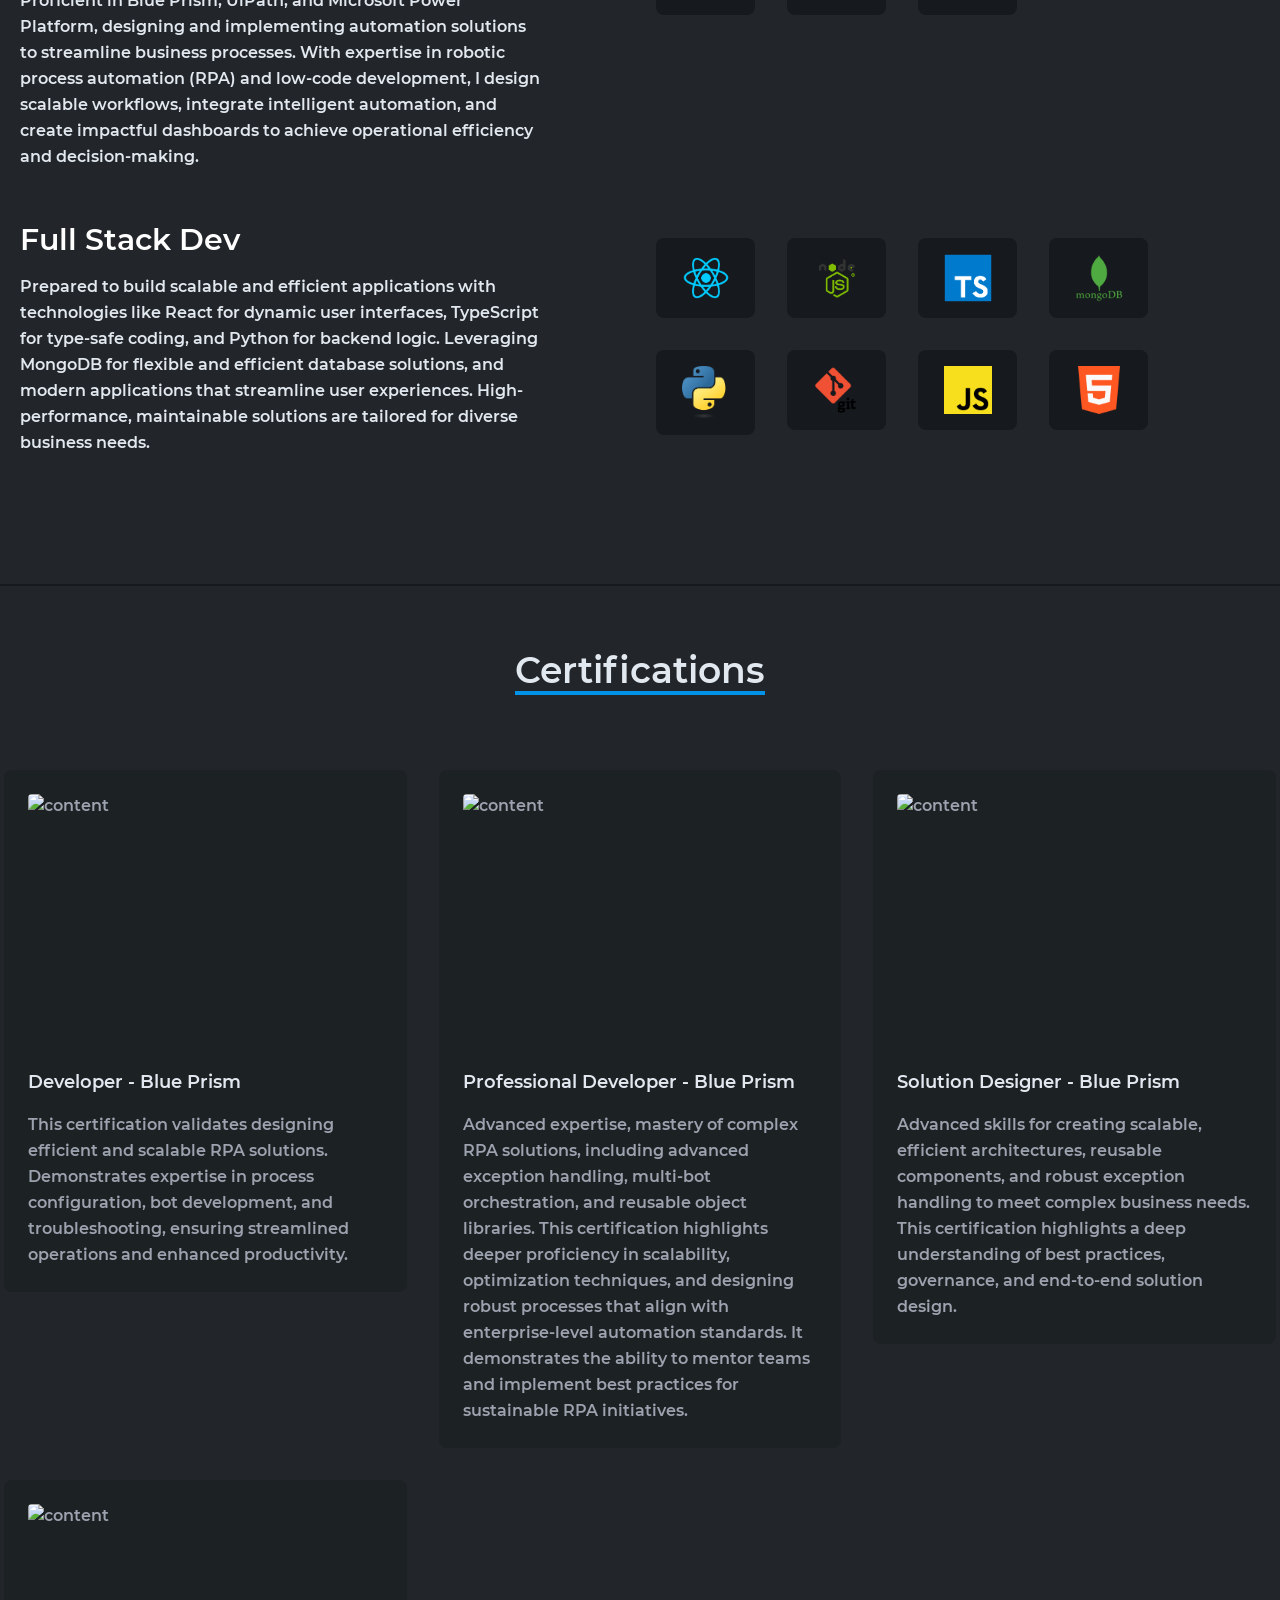
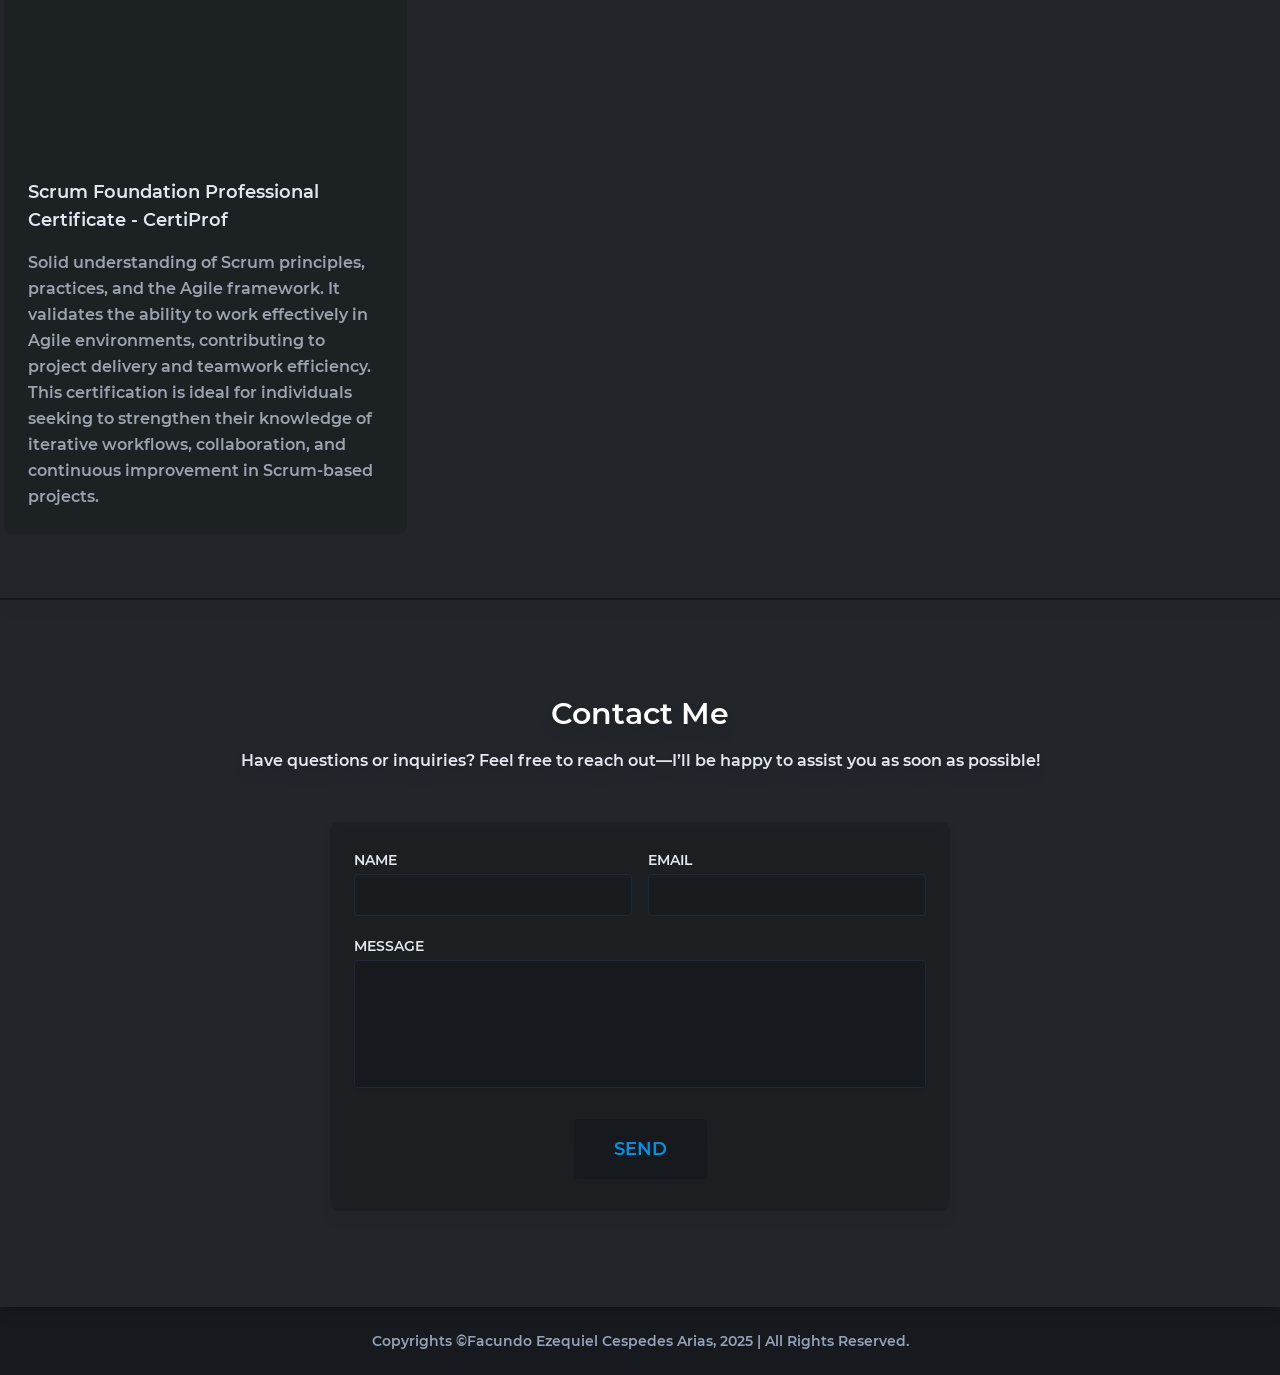
==== commit 3b7899cb: "added formspree email contact form" ====
--- a/index.html
+++ b/index.html
@@ -424,41 +424,46 @@
     <!--Certifies Section End -->
 
     <!-- Contact Start -->
-    <section id="contact" class="text-slate-200  bg-secondary-500 body-font relative">
+
+    <section id="contact" class="text-slate-200 bg-secondary-500 body-font relative">
         <div class="container px-5 py-24 mx-auto border-t-2 border-secondary-600 shadow-lg border-xl drop-shadow-lg">
             <div class="flex flex-col text-center w-full mb-12">
                 <h2 class="sm:text-3xl text-2xl font-medium title-font mb-4 text-white">Contact Me</h2>
-                <p class="lg:w-2/3 mx-auto leading-relaxed text-base">Have questions or inquiries? Feel free to reach out—I’ll be happy to assist you as soon as possible!</p>
+                <p class="lg:w-2/3 mx-auto leading-relaxed text-base">
+                    Have questions or inquiries? Feel free to reach out—I’ll be happy to assist you as soon as possible!
+                </p>
             </div>
             <div class="lg:w-1/2 md:w-2/3 mx-auto">
                 <div class="bg-secondary-600 bg-opacity-40 p-6 rounded-lg h-full flex items-start">
-                    <div class="flex flex-wrap -m-2">
+                    <form action="https://formspree.io/f/mdkgyyrp" method="POST" class="flex flex-wrap -m-2">
                         <div class="p-2 w-1/2">
                             <div class="relative">
                                 <label for="name" class="leading-7 text-sm text-slate-200 uppercase">Name</label>
-                                <input type="text" id="name" name="name"
+                                <input type="text" id="name" name="name" required
                                     class="w-full bg-secondary-600 bg-opacity-40 rounded border border-slate-800 focus:border-primary-500 focus:ring-2 focus:ring-primary-500 text-base outline-none text-gray-100 py-1 px-3 leading-8 transition-colors duration-200 ease-in-out">
                             </div>
                         </div>
                         <div class="p-2 w-1/2">
                             <div class="relative">
                                 <label for="email" class="leading-7 text-sm text-slate-200 uppercase">Email</label>
-                                <input type="email" id="email" name="email"
+                                <input type="email" id="email" name="email" required
                                     class="w-full bg-secondary-600 bg-opacity-40 rounded border border-slate-800 focus:border-primary-500 focus:bg-gray-900 focus:ring-2 focus:ring-primary-500 text-base outline-none text-gray-100 py-1 px-3 leading-8 transition-colors duration-200 ease-in-out">
                             </div>
                         </div>
                         <div class="p-2 w-full">
                             <div class="relative">
                                 <label for="message" class="leading-7 text-sm text-slate-200 uppercase">Message</label>
-                                <textarea id="message" name="message"
+                                <textarea id="message" name="message" required
                                     class="w-full bg-secondary-600 rounded border border-slate-800 focus:border-primary-500 focus:bg-gray-900 focus:ring-2 focus:ring-primary-500 h-32 text-base outline-none text-gray-100 py-1 px-3 resize-none leading-6 transition-colors duration-200 ease-in-out"></textarea>
                             </div>
                         </div>
                         <div class="p-4 w-full">
-                            <button
-                                class="flex mx-auto text-primary-500 bg-secondary-600 hover:bg-primary-500 hover:text-slate-200 border-lg font-medium py-4 px-10 focus:outline-nonerounded text-lg uppercase">Send</button>
-                        </div>
-                    </div>
+                            <button type="submit"
+                                class="flex mx-auto text-primary-500 bg-secondary-600 hover:bg-primary-500 hover:text-slate-200 border-lg font-medium py-4 px-10 focus:outline-none rounded text-lg uppercase">
+                                Send
+                            </button>
+                        </div>
+                    </form>
                 </div>
             </div>
         </div>
--- a/css/output.css
+++ b/css/output.css
@@ -1187,7 +1187,7 @@
 /* Swiper Slider Image Resize CSS */
 
 .swiper-slide img {
-  height: 300px; 
+  height: 350px; 
     width: 100%;   /* Ensures proper aspect ratio */
     object-fit: cover; /* Prevents stretching */
     display: block;
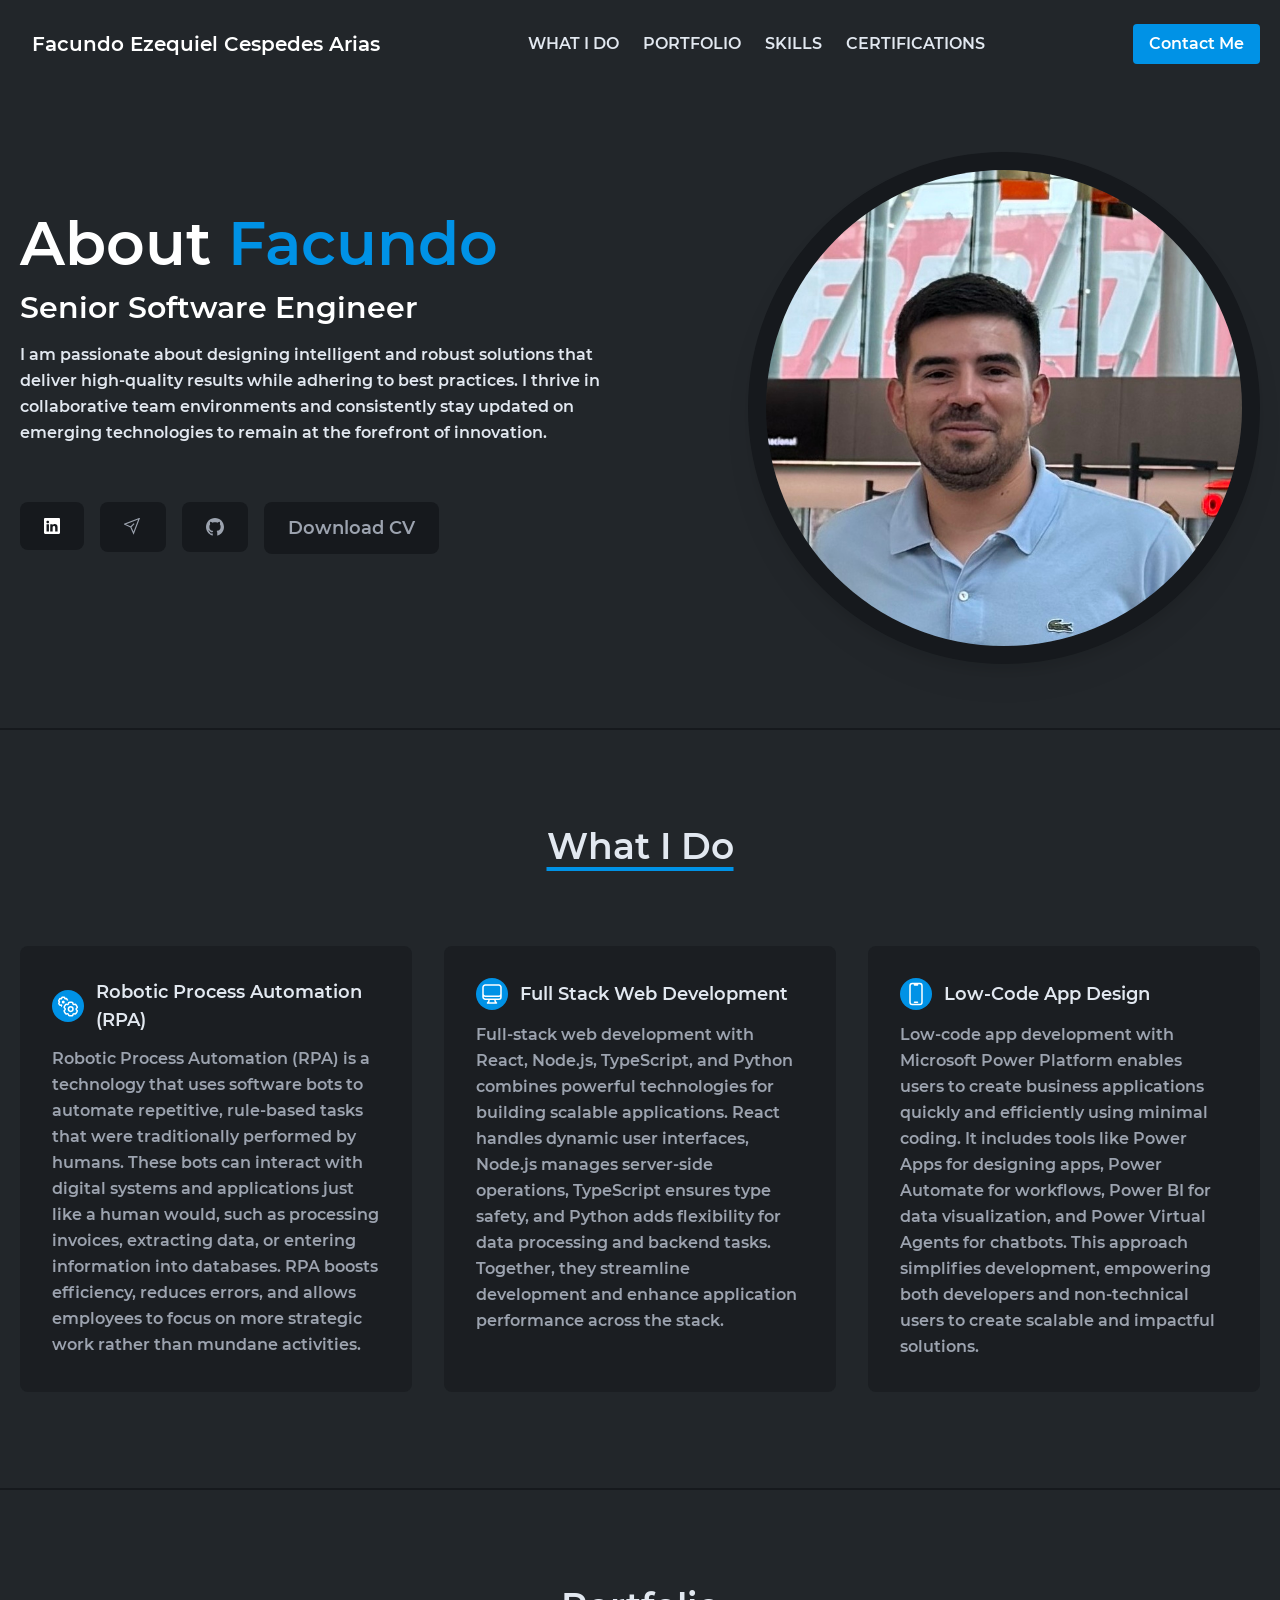
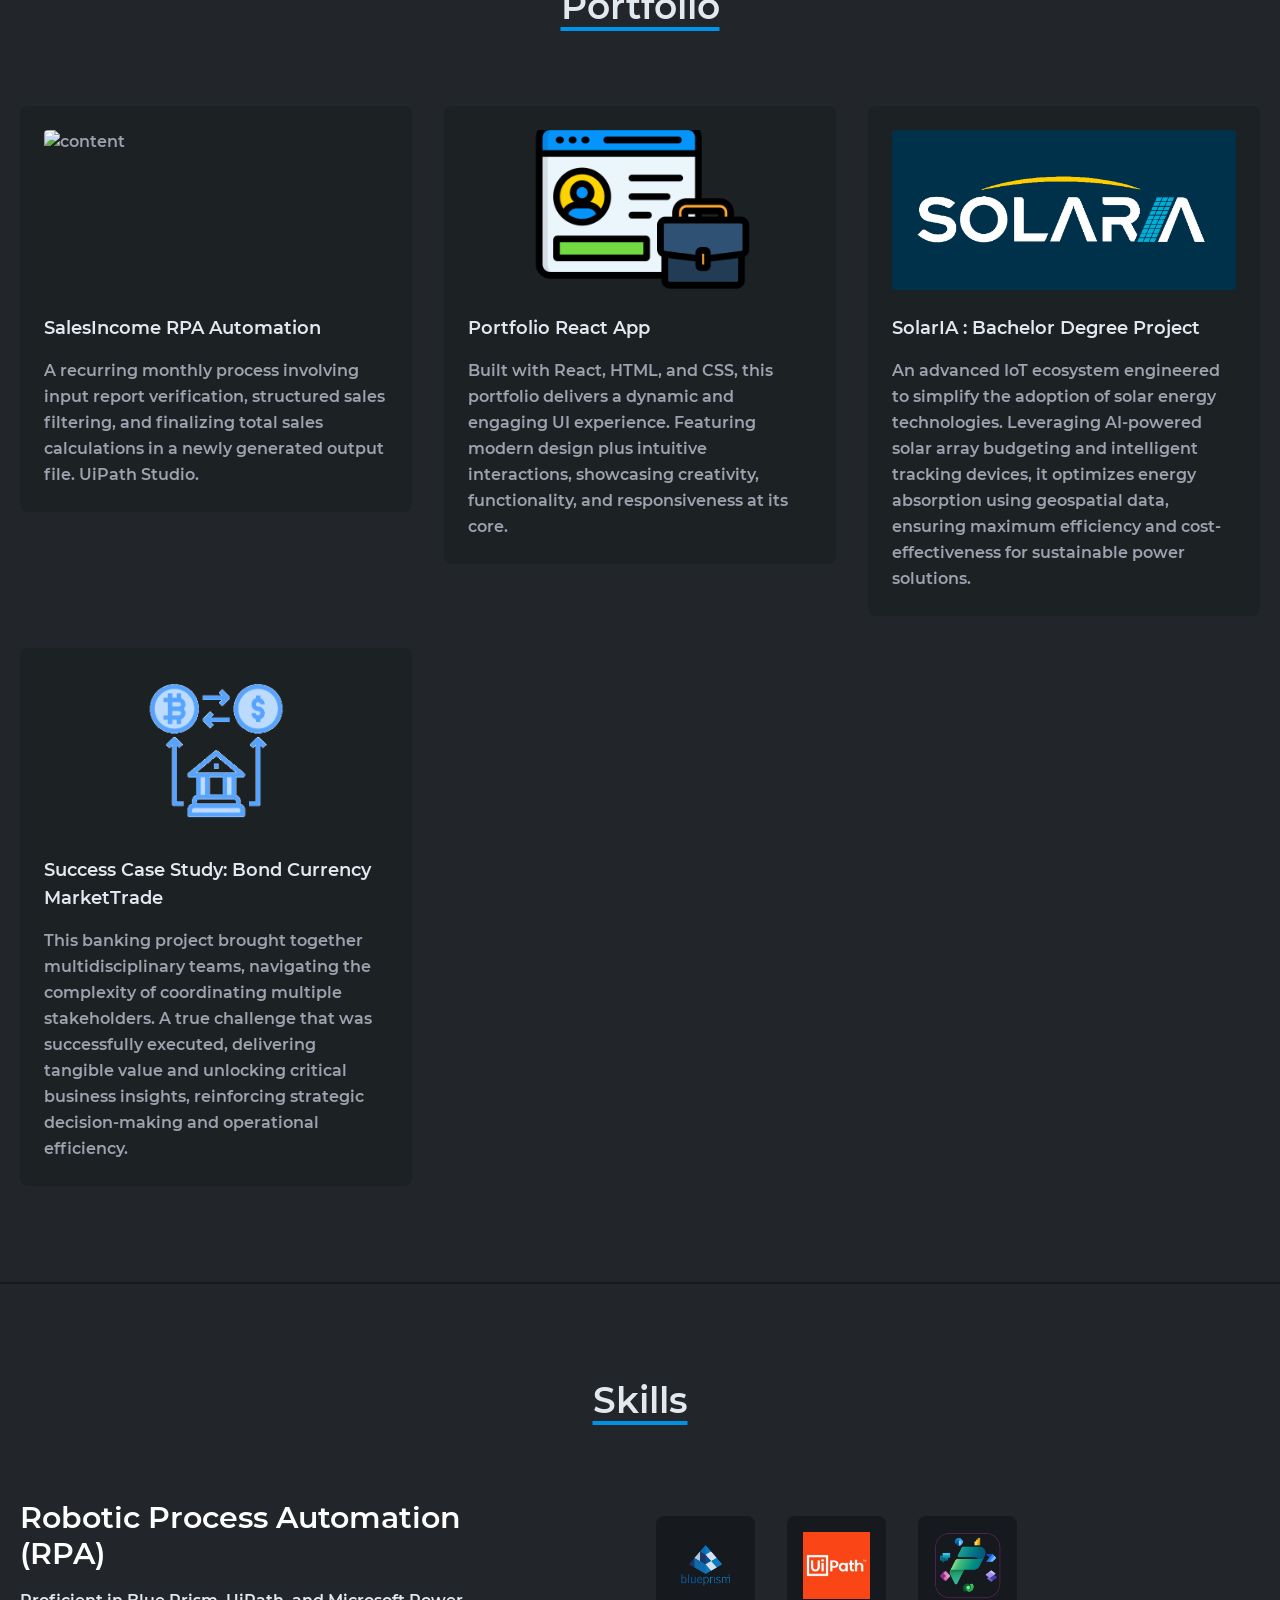
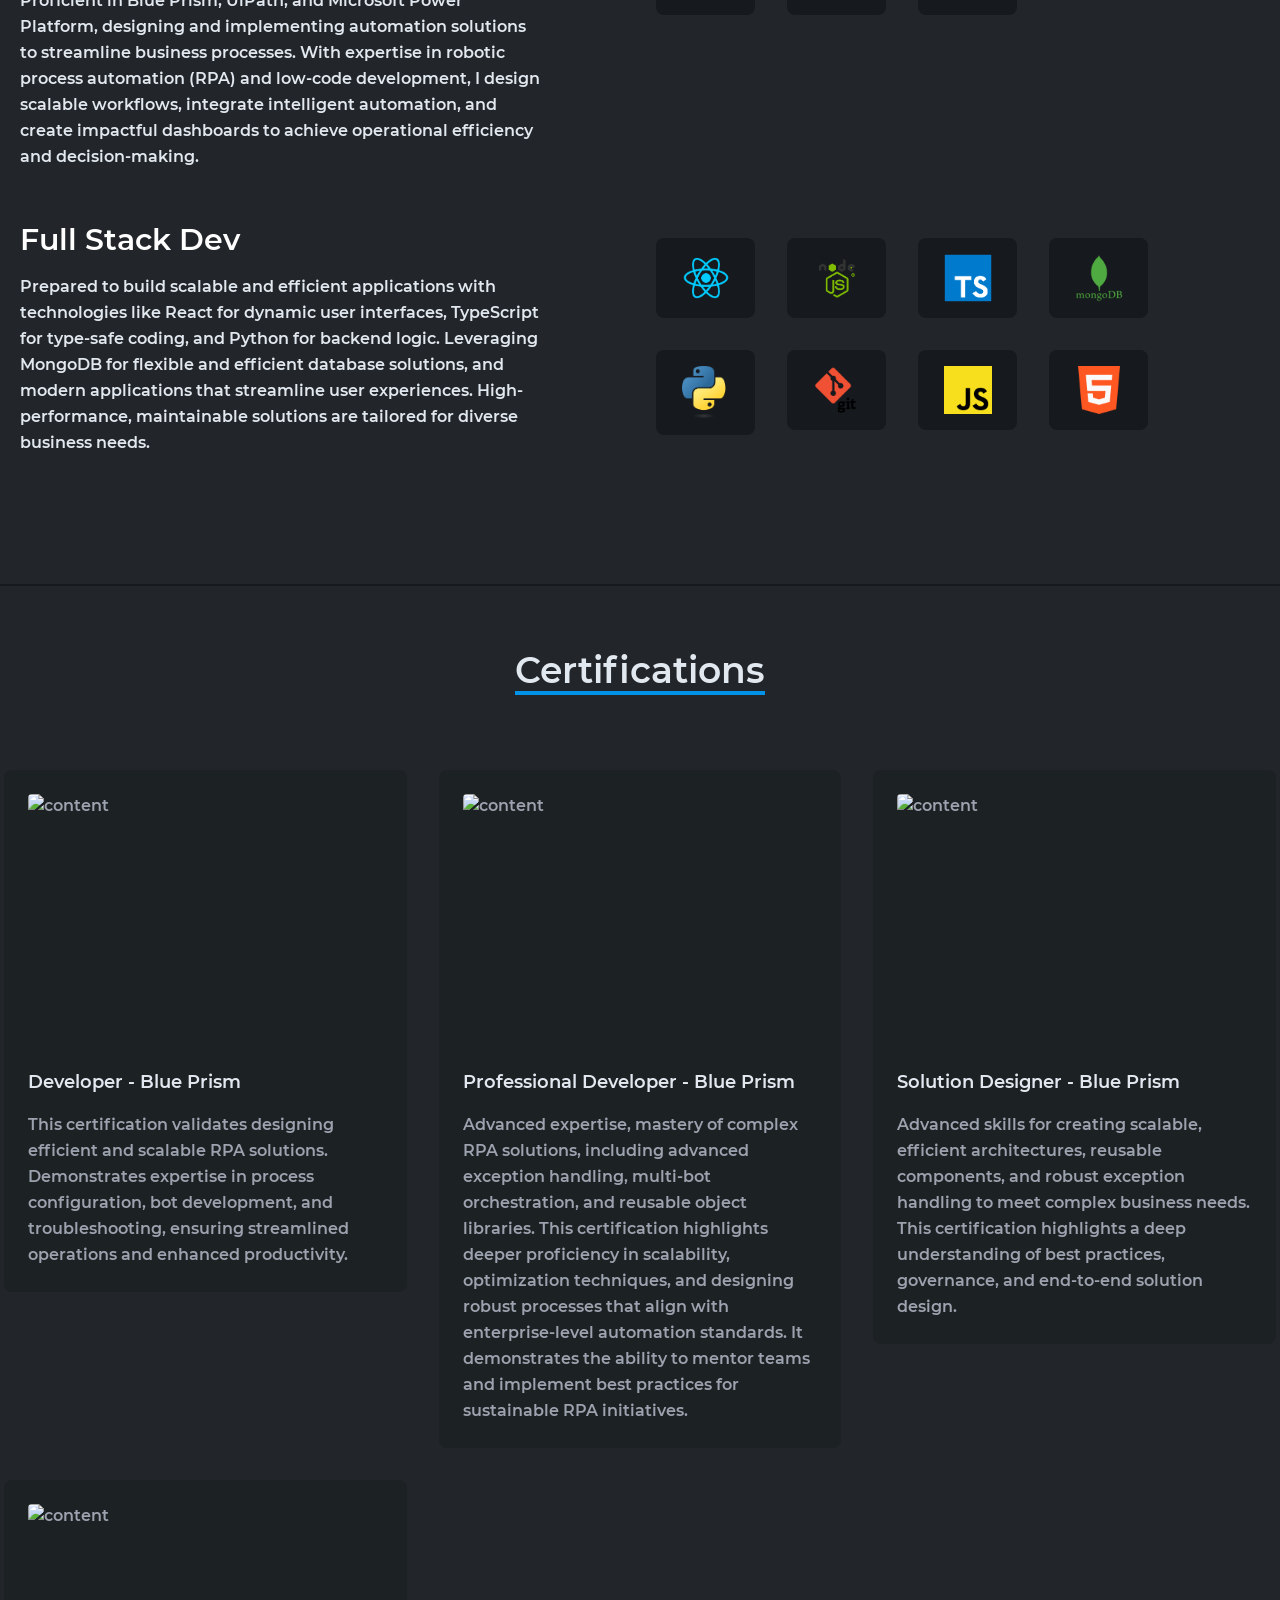
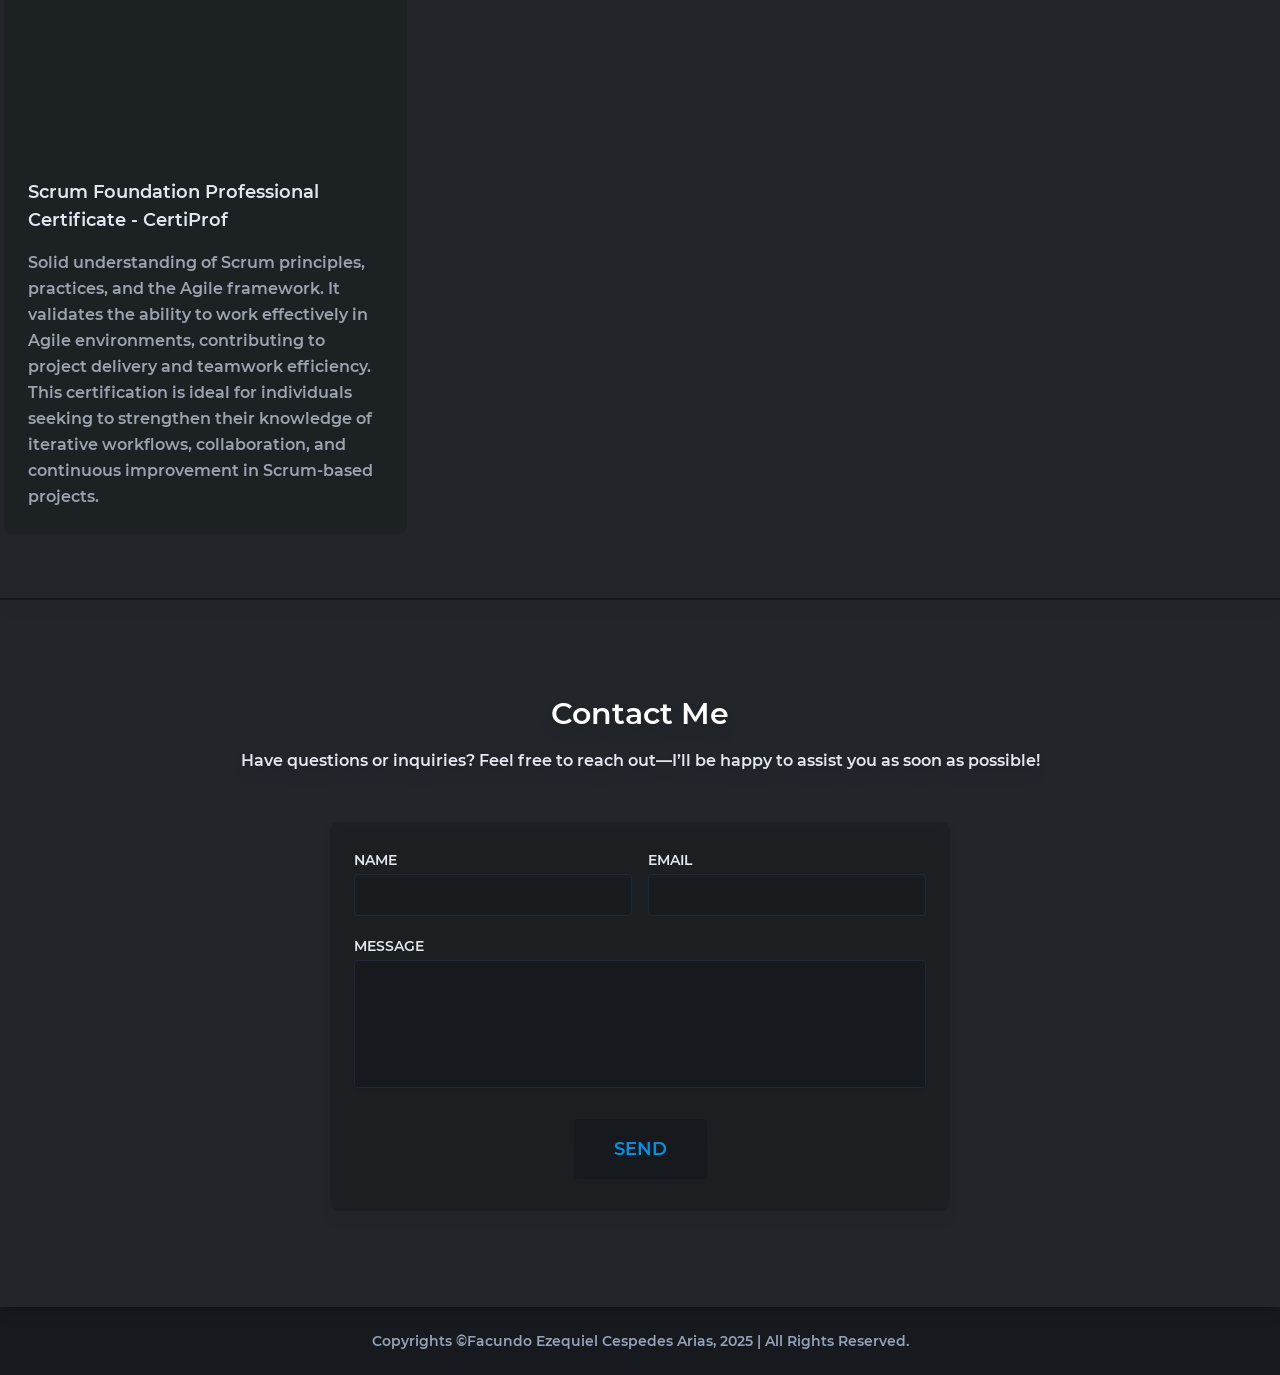
==== commit f4dea332: "added Download CV button" ====
--- a/index.html
+++ b/index.html
@@ -23,24 +23,26 @@
         </a>
         <div class="flex md:hidden">
             <button id="hamburger">
-                <svg class="toggle block" alt="menu icon" xmlns="http://www.w3.org/2000/svg" viewBox="0 0 24 24" width="40" height="40" {...props}>
-                <g class="stroke-blue" fill="none" strokeLinecap="round" strokeLinejoin="round" strokeWidth="2">
-                  <rect width="18" height="18" x="3" y="3" rx="2"></rect>
-                  <path d="M7 8h10M7 12h10M7 16h10"></path>
-                </g>
-              </svg>
-              <svg class="toggle hidden" alt="close icon" xmlns="http://www.w3.org/2000/svg" viewBox="0 0 22 20" width="35" height="35" {...props}>
-                <path 
-                class="fill-blue"
-                d="M1.818 1.364a.455.455 0 0 0-.454.454v16.364c0 .25.203.454.454.454h16.364a.455.455 0 0 0 .454-.454V1.818a.455.455 0 0 0-.454-.454zM18.182 0C19.186 0 20 .814 20 1.818v16.364A1.82 1.82 0 0 1 18.182 20H1.818A1.82 1.82 0 0 1 0 18.182V1.818C0 .814.814 0 1.818 0zm-5.975 6.818L10.01 9.01L7.815 6.818a.68.68 0 0 0-.88-.072l-.084.072a.68.68 0 0 0 0 .964l2.195 2.193l-2.195 2.193a.682.682 0 1 0 .964.965l2.195-2.195l2.197 2.195c.24.24.613.263.88.071l.084-.072a.68.68 0 0 0 0-.964l-2.196-2.193l2.195-2.193a.682.682 0 0 0-.963-.964"
-              ></path>
-            </svg>
+                <svg class="toggle block" alt="menu icon" xmlns="http://www.w3.org/2000/svg" viewBox="0 0 24 24"
+                    width="40" height="40" {...props}>
+                    <g class="stroke-blue" fill="none" strokeLinecap="round" strokeLinejoin="round" strokeWidth="2">
+                        <rect width="18" height="18" x="3" y="3" rx="2"></rect>
+                        <path d="M7 8h10M7 12h10M7 16h10"></path>
+                    </g>
+                </svg>
+                <svg class="toggle hidden" alt="close icon" xmlns="http://www.w3.org/2000/svg" viewBox="0 0 22 20"
+                    width="35" height="35" {...props}>
+                    <path class="fill-blue"
+                        d="M1.818 1.364a.455.455 0 0 0-.454.454v16.364c0 .25.203.454.454.454h16.364a.455.455 0 0 0 .454-.454V1.818a.455.455 0 0 0-.454-.454zM18.182 0C19.186 0 20 .814 20 1.818v16.364A1.82 1.82 0 0 1 18.182 20H1.818A1.82 1.82 0 0 1 0 18.182V1.818C0 .814.814 0 1.818 0zm-5.975 6.818L10.01 9.01L7.815 6.818a.68.68 0 0 0-.88-.072l-.084.072a.68.68 0 0 0 0 .964l2.195 2.193l-2.195 2.193a.682.682 0 1 0 .964.965l2.195-2.195l2.197 2.195c.24.24.613.263.88.071l.084-.072a.68.68 0 0 0 0-.964l-2.196-2.193l2.195-2.193a.682.682 0 0 0-.963-.964">
+                    </path>
+                </svg>
             </button>
         </div>
         <div
             class="toggle hidden w-full md:w-auto md:flex text-right text-bold mt-5 md:mt-0 border-t-2 border-primary-500 md:border-none">
             <a href="#whatIdo"
-                class="block md:inline-block text-slate-200 hover:text-primary-500 px-3 py-3 border-b-2 border-primary-500 md:border-none uppercase">What I Do</a>
+                class="block md:inline-block text-slate-200 hover:text-primary-500 px-3 py-3 border-b-2 border-primary-500 md:border-none uppercase">What
+                I Do</a>
             <a href="#portfolio"
                 class="block md:inline-block text-slate-200 hover:text-primary-500 px-3 py-3 border-b-2 border-primary-500 md:border-none uppercase">Portfolio</a>
             <a href="#skills"
@@ -49,8 +51,9 @@
                 class="block md:inline-block text-slate-200 hover:text-primary-500 px-3 py-3 border-b-2 border-primary-500 md:border-none uppercase">Certifications</a>
         </div>
         <a href="mailto:facucespedes93@gmail.com" target="_blank" rel="noopener noreferrer"
-            class="toggle hidden md:flex w-full md:w-auto px-4 py-2 text-right bg-primary-500 hover:bg-secondary-600 hover:text-primary-500 text-white md:rounded">Contact Me
-            </a>
+            class="toggle hidden md:flex w-full md:w-auto px-4 py-2 text-right bg-primary-500 hover:bg-secondary-600 hover:text-primary-500 text-white md:rounded">Contact
+            Me
+        </a>
     </nav>
 
     <!-- Navbar End-->
@@ -60,47 +63,57 @@
         <div class="container mx-auto flex px-5 py-16 md:flex-row flex-col items-center">
             <div
                 class="lg:max-w-lg lg:w-full md:w-1/2 w-5/6 border-solid border-[18px] border-secondary-600 drop-shadow-xl rounded-full :order-1 lg:order-2">
-                <img class="object-cover object-center rounded-full " alt="hero" src="./client/asset/img_fcesp_focus2.jpg">
+                <img class="object-cover object-center rounded-full " alt="hero"
+                    src="./client/asset/img_fcesp_focus2.jpg">
             </div>
             <div
                 class="lg:flex-grow md:w-1/2 lg:pr-24 md:pr-16 flex flex-col md:items-start md:text-left mb-16 md:pt-10 pt-8 items-center text-center">
                 <h1 class="title-font sm:text-6xl leading-6 text-3xl mb-4 font-bold text-white">About <span
                         class="text-primary-500">Facundo</span></h1>
                 <h2 class="title-font sm:text-3xl text-xl mb-4 font-bold text-white">Senior Software Engineer</h2>
-                <p class="mb-8 leading-relaxed text-slate-200">I am passionate about designing intelligent and robust solutions that deliver high-quality
-                     results while adhering to best practices. I thrive in collaborative team environments and consistently stay updated on emerging 
-                     technologies to remain at the forefront of innovation.</p>
+                <p class="mb-8 leading-relaxed text-slate-200">I am passionate about designing intelligent and robust
+                    solutions that deliver high-quality
+                    results while adhering to best practices. I thrive in collaborative team environments and
+                    consistently stay updated on emerging
+                    technologies to remain at the forefront of innovation.</p>
                 <div class="flex justify-center my-6">
-                    <a href="https://www.linkedin.com/in/facundo-ezequiel-cespedes-arias-50a435132" target="_blank" rel="noopener noreferrer">
-                    <button
-                        class="inline-flex text-white bg-secondary-600 border-0 py-4 px-6 focus:outline-none hover:bg-primary-500 rounded-lg text-lg"><svg
-                            xmlns="http://www.w3.org/2000/svg" width="16" height="16" fill="currentColor"
-                            class="bi bi-linkedin" viewBox="0 0 16 16">
-                            <path
-                                d="M0 1.146C0 .513.526 0 1.175 0h13.65C15.474 0 16 .513 16 1.146v13.708c0 .633-.526 1.146-1.175 1.146H1.175C.526 16 0 15.487 0 14.854V1.146zm4.943 12.248V6.169H2.542v7.225h2.401zm-1.2-8.212c.837 0 1.358-.554 1.358-1.248-.015-.709-.52-1.248-1.342-1.248-.822 0-1.359.54-1.359 1.248 0 .694.521 1.248 1.327 1.248h.016zm4.908 8.212V9.359c0-.216.016-.432.08-.586.173-.431.568-.878 1.232-.878.869 0 1.216.662 1.216 1.634v3.865h2.401V9.25c0-2.22-1.184-3.252-2.764-3.252-1.274 0-1.845.7-2.165 1.193v.025h-.016a5.54 5.54 0 0 1 .016-.025V6.169h-2.4c.03.678 0 7.225 0 7.225h2.4z" />
-                        </svg>
-                    </button>
+                    <a href="https://www.linkedin.com/in/facundo-ezequiel-cespedes-arias-50a435132" target="_blank"
+                        rel="noopener noreferrer">
+                        <button
+                            class="inline-flex text-white bg-secondary-600 border-0 py-4 px-6 focus:outline-none hover:bg-primary-500 rounded-lg text-lg"><svg
+                                xmlns="http://www.w3.org/2000/svg" width="16" height="16" fill="currentColor"
+                                class="bi bi-linkedin" viewBox="0 0 16 16">
+                                <path
+                                    d="M0 1.146C0 .513.526 0 1.175 0h13.65C15.474 0 16 .513 16 1.146v13.708c0 .633-.526 1.146-1.175 1.146H1.175C.526 16 0 15.487 0 14.854V1.146zm4.943 12.248V6.169H2.542v7.225h2.401zm-1.2-8.212c.837 0 1.358-.554 1.358-1.248-.015-.709-.52-1.248-1.342-1.248-.822 0-1.359.54-1.359 1.248 0 .694.521 1.248 1.327 1.248h.016zm4.908 8.212V9.359c0-.216.016-.432.08-.586.173-.431.568-.878 1.232-.878.869 0 1.216.662 1.216 1.634v3.865h2.401V9.25c0-2.22-1.184-3.252-2.764-3.252-1.274 0-1.845.7-2.165 1.193v.025h-.016a5.54 5.54 0 0 1 .016-.025V6.169h-2.4c.03.678 0 7.225 0 7.225h2.4z" />
+                            </svg>
+                        </button>
                     </a>
                     <a href="mailto:facucespedes93@gmail.com" target="_blank" rel="noopener noreferrer">
-                    <button
-                        class="ml-4 inline-flex text-gray-400 bg-secondary-600 border-0 py-4 px-6 focus:outline-none hover:bg-primary-500 hover:text-white rounded-lg text-lg"><svg
-                                xmlns="http://www.w3.org/2000/svg" viewBox="0 0 16 16" width="1em" height="1em" {...props}
-                              >
-                                <path fill="none" stroke="currentColor" strokeLinecap="round" strokeLinejoin="round" 
-                                d="M6 8L.5 5.5l13-5l-5 13zm0 0l3-3"
-                                ></path>
-                              </svg>
-                    </button>
+                        <button
+                            class="ml-4 inline-flex text-gray-400 bg-secondary-600 border-0 py-4 px-6 focus:outline-none hover:bg-primary-500 hover:text-white rounded-lg text-lg"><svg
+                                xmlns="http://www.w3.org/2000/svg" viewBox="0 0 16 16" width="1em" height="1em"
+                                {...props}>
+                                <path fill="none" stroke="currentColor" strokeLinecap="round" strokeLinejoin="round"
+                                    d="M6 8L.5 5.5l13-5l-5 13zm0 0l3-3"></path>
+                            </svg>
+                        </button>
                     </a>
                     <a href="https://github.com/facucespedes93" target="_blank" rel="noopener noreferrer">
                         <button
-                            class="ml-4 inline-flex text-gray-400 bg-secondary-600 border-0 py-4 px-6 focus:outline-none hover:bg-primary-500 hover:text-white rounded-lg text-lg"><svg xmlns="http://www.w3.org/2000/svg" viewBox="0 0 64 64" width="1em" height="1em" {...props}>
-                            <path fill="currentColor"
-                              d="M32 0C14 0 0 14 0 32c0 21 19 30 22 30c2 0 2-1 2-2v-5c-7 2-10-2-11-5c0 0 0-1-2-3c-1-1-5-3-1-3c3 0 5 4 5 4c3 4 7 3 9 2c0-2 2-4 2-4c-8-1-14-4-14-15q0-6 3-9s-2-4 0-9c0 0 5 0 9 4c3-2 13-2 16 0c4-4 9-4 9-4c2 7 0 9 0 9q3 3 3 9c0 11-7 14-14 15c1 1 2 3 2 6v8c0 1 0 2 2 2c3 0 22-9 22-30C64 14 50 0 32 0"
-                            ></path>
-                          </svg>
+                            class="ml-4 inline-flex text-gray-400 bg-secondary-600 border-0 py-4 px-6 focus:outline-none hover:bg-primary-500 hover:text-white rounded-lg text-lg"><svg
+                                xmlns="http://www.w3.org/2000/svg" viewBox="0 0 64 64" width="1em" height="1em"
+                                {...props}>
+                                <path fill="currentColor"
+                                    d="M32 0C14 0 0 14 0 32c0 21 19 30 22 30c2 0 2-1 2-2v-5c-7 2-10-2-11-5c0 0 0-1-2-3c-1-1-5-3-1-3c3 0 5 4 5 4c3 4 7 3 9 2c0-2 2-4 2-4c-8-1-14-4-14-15q0-6 3-9s-2-4 0-9c0 0 5 0 9 4c3-2 13-2 16 0c4-4 9-4 9-4c2 7 0 9 0 9q3 3 3 9c0 11-7 14-14 15c1 1 2 3 2 6v8c0 1 0 2 2 2c3 0 22-9 22-30C64 14 50 0 32 0">
+                                </path>
+                            </svg>
                         </button>
-                        </a>
+                    </a>
+                    <a href="./client/asset/Resume - Comp Engineering v1.pdf" target="_blank" rel="noopener noreferrer" download>
+                        <button 
+                            class="ml-4  min-w-[150px] text-gray-400 bg-secondary-600 border-0 py-3 px-6 focus:outline-none hover:bg-primary-500 hover:text-white rounded-lg text-lg">Download CV
+                        </button>
+                    </a>
                 </div>
             </div>
         </div>
@@ -123,31 +136,34 @@
                         <div class="flex items-center mb-3">
                             <div
                                 class="w-8 h-8 mr-3 inline-flex items-center justify-center rounded-full bg-primary-500 text-white flex-shrink-0">
-                                <svg xmlns="http://www.w3.org/2000/svg" viewBox="0 0 24 24" width="1.5em" height="1.5em" {...props}>
-                                <path fill="currentColor"
-                                    d="M4.253 5.397a1.492 1.492 0 0 0 2.23-1.288h1.5a1.492 1.492 0 0 0 2.231 1.288l.75 1.298c.417-.233.916-.387 1.424-.478q-.046-.135-.12-.264l-.759-1.313a1.49 1.49 0 0 0-2.025-.553A1.49 1.49 0 0 0 7.992 2.61H6.476c-.82 0-1.485.66-1.492 1.478a1.49 1.49 0 0 0-2.026.553L2.2 5.953c-.41.71-.17 1.616.534 2.031a1.49 1.49 0 0 0-.534 2.031l.758 1.313c.41.71 1.314.955 2.026.553c.006.618.388 1.147.928 1.368c-.003-.571.14-1.15.447-1.68l.068-.118a1.494 1.494 0 0 0-2.174-.88l-.75-1.299c.985-.576.985-2 0-2.576z"
-                                ></path>
-                                <path fill="currentColor"
-                                    d="M7.234 9.484a1.5 1.5 0 1 0 0-3a1.5 1.5 0 0 0 0 3"
-                                ></path>
-                                <path fill="currentColor" fillRule="evenodd"
-                                    d="M11.64 15.11a3.065 3.065 0 1 1 6.13 0a3.065 3.065 0 0 1-6.13 0m3.066-1.564a1.565 1.565 0 1 0 0 3.13a1.565 1.565 0 0 0 0-3.13"
-                                    clipRule="evenodd"
-                                ></path>
-                                <path fill="currentColor" fillRule="evenodd"
-                                    d="M7.658 17.903a1.833 1.833 0 0 1 .671-2.505a.333.333 0 0 0 0-.576a1.833 1.833 0 0 1-.67-2.504l1.106-1.916a1.833 1.833 0 0 1 2.503-.67a.332.332 0 0 0 .499-.288c0-1.012.82-1.833 1.832-1.833h2.213c1.013 0 1.833.821 1.833 1.833c0 .256.277.416.498.288a1.83 1.83 0 0 1 2.503.67l1.107 1.918a1.83 1.83 0 0 1-.67 2.502a.332.332 0 0 0 0 .576a1.833 1.833 0 0 1 .67 2.503l-1.105 1.916a1.833 1.833 0 0 1-2.504.671a.333.333 0 0 0-.5.288c0 1.013-.82 1.833-1.832 1.833H13.6a1.833 1.833 0 0 1-1.833-1.832a.333.333 0 0 0-.5-.288a1.833 1.833 0 0 1-2.503-.671zm1.421-1.206a.333.333 0 0 0-.122.456l1.106 1.915c.092.16.295.214.455.122c1.221-.705 2.749.176 2.749 1.587c0 .183.149.332.333.332h2.212a.333.333 0 0 0 .333-.333c0-1.41 1.527-2.292 2.749-1.587c.16.092.363.037.455-.122l1.106-1.916a.333.333 0 0 0-.122-.454c-1.221-.705-1.222-2.468 0-3.174a.33.33 0 0 0 .121-.453l-1.107-1.917a.33.33 0 0 0-.454-.122c-1.221.706-2.748-.177-2.748-1.587a.333.333 0 0 0-.333-.333H13.6a.33.33 0 0 0-.332.333c0 1.41-1.527 2.292-2.749 1.586a.333.333 0 0 0-.454.122l-1.106 1.916a.333.333 0 0 0 .122.455c1.222.705 1.22 2.47 0 3.174"
-                                    clipRule="evenodd"
-                                ></path>
+                                <svg xmlns="http://www.w3.org/2000/svg" viewBox="0 0 24 24" width="1.5em" height="1.5em"
+                                    {...props}>
+                                    <path fill="currentColor"
+                                        d="M4.253 5.397a1.492 1.492 0 0 0 2.23-1.288h1.5a1.492 1.492 0 0 0 2.231 1.288l.75 1.298c.417-.233.916-.387 1.424-.478q-.046-.135-.12-.264l-.759-1.313a1.49 1.49 0 0 0-2.025-.553A1.49 1.49 0 0 0 7.992 2.61H6.476c-.82 0-1.485.66-1.492 1.478a1.49 1.49 0 0 0-2.026.553L2.2 5.953c-.41.71-.17 1.616.534 2.031a1.49 1.49 0 0 0-.534 2.031l.758 1.313c.41.71 1.314.955 2.026.553c.006.618.388 1.147.928 1.368c-.003-.571.14-1.15.447-1.68l.068-.118a1.494 1.494 0 0 0-2.174-.88l-.75-1.299c.985-.576.985-2 0-2.576z">
+                                    </path>
+                                    <path fill="currentColor" d="M7.234 9.484a1.5 1.5 0 1 0 0-3a1.5 1.5 0 0 0 0 3">
+                                    </path>
+                                    <path fill="currentColor" fillRule="evenodd"
+                                        d="M11.64 15.11a3.065 3.065 0 1 1 6.13 0a3.065 3.065 0 0 1-6.13 0m3.066-1.564a1.565 1.565 0 1 0 0 3.13a1.565 1.565 0 0 0 0-3.13"
+                                        clipRule="evenodd"></path>
+                                    <path fill="currentColor" fillRule="evenodd"
+                                        d="M7.658 17.903a1.833 1.833 0 0 1 .671-2.505a.333.333 0 0 0 0-.576a1.833 1.833 0 0 1-.67-2.504l1.106-1.916a1.833 1.833 0 0 1 2.503-.67a.332.332 0 0 0 .499-.288c0-1.012.82-1.833 1.832-1.833h2.213c1.013 0 1.833.821 1.833 1.833c0 .256.277.416.498.288a1.83 1.83 0 0 1 2.503.67l1.107 1.918a1.83 1.83 0 0 1-.67 2.502a.332.332 0 0 0 0 .576a1.833 1.833 0 0 1 .67 2.503l-1.105 1.916a1.833 1.833 0 0 1-2.504.671a.333.333 0 0 0-.5.288c0 1.013-.82 1.833-1.832 1.833H13.6a1.833 1.833 0 0 1-1.833-1.832a.333.333 0 0 0-.5-.288a1.833 1.833 0 0 1-2.503-.671zm1.421-1.206a.333.333 0 0 0-.122.456l1.106 1.915c.092.16.295.214.455.122c1.221-.705 2.749.176 2.749 1.587c0 .183.149.332.333.332h2.212a.333.333 0 0 0 .333-.333c0-1.41 1.527-2.292 2.749-1.587c.16.092.363.037.455-.122l1.106-1.916a.333.333 0 0 0-.122-.454c-1.221-.705-1.222-2.468 0-3.174a.33.33 0 0 0 .121-.453l-1.107-1.917a.33.33 0 0 0-.454-.122c-1.221.706-2.748-.177-2.748-1.587a.333.333 0 0 0-.333-.333H13.6a.33.33 0 0 0-.332.333c0 1.41-1.527 2.292-2.749 1.586a.333.333 0 0 0-.454.122l-1.106 1.916a.333.333 0 0 0 .122.455c1.222.705 1.22 2.47 0 3.174"
+                                        clipRule="evenodd"></path>
 
                                 </svg>
                             </div>
-                            <h2 class="text-slate-200 text-lg title-font font-medium">Robotic Process Automation (RPA)</h2>
+                            <h2 class="text-slate-200 text-lg title-font font-medium">Robotic Process Automation (RPA)
+                            </h2>
                         </div>
                         <div class="flex-grow">
-                            <p class="leading-relaxed text-base">Robotic Process Automation (RPA) is a technology that uses software bots to automate repetitive,
-                                 rule-based tasks that were traditionally performed by humans. These bots can interact with digital systems and applications just 
-                                 like a human would, such as processing invoices, extracting data, or entering information into databases. RPA boosts efficiency, 
-                                 reduces errors, and allows employees to focus on more strategic work rather than mundane activities.</p>
+                            <p class="leading-relaxed text-base">Robotic Process Automation (RPA) is a technology that
+                                uses software bots to automate repetitive,
+                                rule-based tasks that were traditionally performed by humans. These bots can interact
+                                with digital systems and applications just
+                                like a human would, such as processing invoices, extracting data, or entering
+                                information into databases. RPA boosts efficiency,
+                                reduces errors, and allows employees to focus on more strategic work rather than mundane
+                                activities.</p>
                         </div>
                     </div>
                 </div>
@@ -166,10 +182,13 @@
                             <h2 class="text-slate-200 text-lg title-font font-medium">Full Stack Web Development</h2>
                         </div>
                         <div class="flex-grow">
-                            <p class="leading-relaxed text-base">Full-stack web development with React, Node.js, TypeScript, and Python combines powerful technologies
-                                 for building scalable applications. React handles dynamic user interfaces, Node.js manages server-side operations, TypeScript ensures
-                                 type safety, and Python adds flexibility for data processing and backend tasks. Together, they streamline development and enhance 
-                                 application performance across the stack.
+                            <p class="leading-relaxed text-base">Full-stack web development with React, Node.js,
+                                TypeScript, and Python combines powerful technologies
+                                for building scalable applications. React handles dynamic user interfaces, Node.js
+                                manages server-side operations, TypeScript ensures
+                                type safety, and Python adds flexibility for data processing and backend tasks.
+                                Together, they streamline development and enhance
+                                application performance across the stack.
                             </p>
                         </div>
                     </div>
@@ -189,9 +208,12 @@
                             <h2 class="text-slate-200 text-lg title-font font-medium">Low-Code App Design</h2>
                         </div>
                         <div class="flex-grow">
-                            <p class="leading-relaxed text-base">Low-code app development with Microsoft Power Platform enables users to create business applications quickly and efficiently using minimal 
-                                coding. It includes tools like Power Apps for designing apps, Power Automate for workflows, Power BI for data visualization, and Power Virtual Agents for chatbots. This 
-                                approach simplifies development, empowering both developers and non-technical users to create scalable and impactful solutions.
+                            <p class="leading-relaxed text-base">Low-code app development with Microsoft Power Platform
+                                enables users to create business applications quickly and efficiently using minimal
+                                coding. It includes tools like Power Apps for designing apps, Power Automate for
+                                workflows, Power BI for data visualization, and Power Virtual Agents for chatbots. This
+                                approach simplifies development, empowering both developers and non-technical users to
+                                create scalable and impactful solutions.
                             </p>
                         </div>
                     </div>
@@ -215,8 +237,11 @@
                         <div class="bg-secondary-600 bg-opacity-40 p-6 rounded-lg">
                             <img class="h-40 rounded w-full object-cover object-center mb-6 hover:scale-105 duration-500"
                                 src="./client/asset/portfolio/DemoRPAAutomation_UIPath.gif" alt="content">
-                            <h2 class="text-lg text-slate-200 font-medium title-font mb-4">SalesIncome RPA Automation</h2>
-                            <p class="leading-relaxed text-base">A recurring monthly process involving input report verification, structured sales filtering, and finalizing total sales calculations in a newly generated output file. UiPath Studio. </p>
+                            <h2 class="text-lg text-slate-200 font-medium title-font mb-4">SalesIncome RPA Automation
+                            </h2>
+                            <p class="leading-relaxed text-base">A recurring monthly process involving input report
+                                verification, structured sales filtering, and finalizing total sales calculations in a
+                                newly generated output file. UiPath Studio. </p>
                         </div>
                     </a>
                 </div>
@@ -225,7 +250,9 @@
                             <img class="h-40 rounded w-full object-cover object-center mb-6 hover:scale-105 duration-500"
                                 src="./client/asset/portfolio/portfolio.png" alt="content">
                             <h2 class="text-lg text-slate-200 font-medium title-font mb-4">Portfolio React App</h2>
-                            <p class="leading-relaxed text-base">Built with React, HTML, and CSS, this portfolio delivers a dynamic and engaging UI experience. Featuring modern design plus intuitive interactions, showcasing creativity, functionality, and responsiveness at its core.</p>
+                            <p class="leading-relaxed text-base">Built with React, HTML, and CSS, this portfolio
+                                delivers a dynamic and engaging UI experience. Featuring modern design plus intuitive
+                                interactions, showcasing creativity, functionality, and responsiveness at its core.</p>
                         </div>
                     </a>
                 </div>
@@ -233,8 +260,12 @@
                         <div class="bg-secondary-600 bg-opacity-40 p-6 rounded-lg">
                             <img class="h-40 rounded w-full object-cover object-center mb-6 hover:scale-105 duration-500"
                                 src="./client/asset/portfolio/SolarIA.png" alt="content">
-                            <h2 class="text-lg text-slate-200 font-medium title-font mb-4">SolarIA : Bachelor Degree Project</h2>
-                            <p class="leading-relaxed text-base">An advanced IoT ecosystem engineered to simplify the adoption of solar energy technologies. Leveraging AI-powered solar array budgeting and intelligent tracking devices, it optimizes energy absorption using geospatial data, ensuring maximum efficiency and cost-effectiveness for sustainable power solutions.</p>
+                            <h2 class="text-lg text-slate-200 font-medium title-font mb-4">SolarIA : Bachelor Degree
+                                Project</h2>
+                            <p class="leading-relaxed text-base">An advanced IoT ecosystem engineered to simplify the
+                                adoption of solar energy technologies. Leveraging AI-powered solar array budgeting and
+                                intelligent tracking devices, it optimizes energy absorption using geospatial data,
+                                ensuring maximum efficiency and cost-effectiveness for sustainable power solutions.</p>
                         </div>
                     </a>
                 </div>
@@ -242,8 +273,12 @@
                         <div class="bg-secondary-600 bg-opacity-40 p-6 rounded-lg">
                             <img class="h-40 rounded w-full object-cover object-center mb-6 hover:scale-105 duration-500"
                                 src="./client/asset/portfolio/BondTrade.png" alt="content">
-                            <h2 class="text-lg text-slate-200 font-medium title-font mb-4">Success Case Study: Bond Currency MarketTrade</h2>
-                            <p class="leading-relaxed text-base">This banking project brought together multidisciplinary teams, navigating the complexity of coordinating multiple stakeholders. A true challenge that was successfully executed, delivering tangible value and unlocking critical business insights, reinforcing strategic decision-making and operational efficiency.</p>
+                            <h2 class="text-lg text-slate-200 font-medium title-font mb-4">Success Case Study: Bond
+                                Currency MarketTrade</h2>
+                            <p class="leading-relaxed text-base">This banking project brought together multidisciplinary
+                                teams, navigating the complexity of coordinating multiple stakeholders. A true challenge
+                                that was successfully executed, delivering tangible value and unlocking critical
+                                business insights, reinforcing strategic decision-making and operational efficiency.</p>
                         </div>
                     </a>
                 </div>
@@ -255,21 +290,27 @@
 
     <!-- Skills Section Start-->
     <section id="skills" class="text-gray-400 bg-secondary-500 body-font">
-        <div class="container px-5 py-24 mx-auto flex flex-wrap border-t-2 border-secondary-600" >
+        <div class="container px-5 py-24 mx-auto flex flex-wrap border-t-2 border-secondary-600">
             <div class="flex flex-col text-center w-full mb-20">
                 <h2
                     class="sm:text-4xl text-2xl font-medium title-font underline decoration-primary-500 decoration-4 underline-offset-8 text-slate-200">
                     Skills</h2>
             </div>
             <div style="margin-bottom: 20px;"
-                class="lg:flex-grow md:w-1/2 lg:pr-24 md:pr-16 flex flex-col md:items-start md:text-left mb-16 md:mb-0 items-center text-center" data-aos="fade-up" data-aos-delay="500">
-                <h2 class="title-font sm:text-3xl text-xl mb-4 font-bold text-white">Robotic Process Automation (RPA)</h2>
-                <p class="mb-8 leading-relaxed text-slate-200">Proficient in Blue Prism, UiPath, and Microsoft Power Platform, designing and implementing automation solutions 
-                    to streamline business processes. With expertise in robotic process automation (RPA) and low-code development, I design scalable workflows, integrate intelligent 
-                    automation, and create impactful dashboards to achieve operational efficiency and decision-making.</p>
+                class="lg:flex-grow md:w-1/2 lg:pr-24 md:pr-16 flex flex-col md:items-start md:text-left mb-16 md:mb-0 items-center text-center"
+                data-aos="fade-up" data-aos-delay="500">
+                <h2 class="title-font sm:text-3xl text-xl mb-4 font-bold text-white">Robotic Process Automation (RPA)
+                </h2>
+                <p class="mb-8 leading-relaxed text-slate-200">Proficient in Blue Prism, UiPath, and Microsoft Power
+                    Platform, designing and implementing automation solutions
+                    to streamline business processes. With expertise in robotic process automation (RPA) and low-code
+                    development, I design scalable workflows, integrate intelligent
+                    automation, and create impactful dashboards to achieve operational efficiency and decision-making.
+                </p>
             </div>
             <div style="margin-bottom: 20px;"
-                class="lg:flex-grow md:w-1/2 lg:pr-24 md:pr-16 flex flex-col md:items-start md:text-left mb-16 md:mb-0 items-center text-center" data-aos="fade-up" data-aos-delay="500">
+                class="lg:flex-grow md:w-1/2 lg:pr-24 md:pr-16 flex flex-col md:items-start md:text-left mb-16 md:mb-0 items-center text-center"
+                data-aos="fade-up" data-aos-delay="500">
                 <div class="flex flex-wrap gap-8">
                     <div class="p-4 md:w-1/4">
                         <div
@@ -286,22 +327,25 @@
                     <div class="p-4 md:w-1/4">
                         <div
                             class="flex rounded-lg bg-secondary-600 hover:scale-110 duration-500 p-4 flex-col justify-center items-center">
-                            <img class="w-auto max-w-[150px] h-auto" src="./client/asset/skills/powerplatform.png" alt="">
-                        </div>
-                    </div>
-
-                </div>
-                
-            </div>
-            <div 
-                class="lg:flex-grow md:w-1/2 lg:pr-24 md:pr-16 flex flex-col md:items-start md:text-left mb-16 md:mb-0 items-center text-center" data-aos="fade-up" data-aos-delay="500">
-                    <h2 class="title-font sm:text-3xl text-xl mb-4 font-bold text-white">Full Stack Dev</h2>
-                    <p class="mb-8 leading-relaxed text-slate-200">Prepared to build scalable and efficient applications with technologies like React for dynamic user interfaces, TypeScript for
-                         type-safe coding, and Python for backend logic. Leveraging MongoDB for flexible and efficient database solutions, and modern applications that streamline user experiences.
-                         High-performance, maintainable solutions are tailored for diverse business needs.</p>
-            </div>
-            <div
-                class="lg:flex-grow md:w-1/2 lg:pr-24 md:pr-16 flex flex-col md:items-start md:text-left mb-16 md:mb-0 items-center text-center" data-aos="fade-up" data-aos-delay="500">
+                            <img class="w-auto max-w-[150px] h-auto" src="./client/asset/skills/powerplatform.png"
+                                alt="">
+                        </div>
+                    </div>
+
+                </div>
+
+            </div>
+            <div class="lg:flex-grow md:w-1/2 lg:pr-24 md:pr-16 flex flex-col md:items-start md:text-left mb-16 md:mb-0 items-center text-center"
+                data-aos="fade-up" data-aos-delay="500">
+                <h2 class="title-font sm:text-3xl text-xl mb-4 font-bold text-white">Full Stack Dev</h2>
+                <p class="mb-8 leading-relaxed text-slate-200">Prepared to build scalable and efficient applications
+                    with technologies like React for dynamic user interfaces, TypeScript for
+                    type-safe coding, and Python for backend logic. Leveraging MongoDB for flexible and efficient
+                    database solutions, and modern applications that streamline user experiences.
+                    High-performance, maintainable solutions are tailored for diverse business needs.</p>
+            </div>
+            <div class="lg:flex-grow md:w-1/2 lg:pr-24 md:pr-16 flex flex-col md:items-start md:text-left mb-16 md:mb-0 items-center text-center"
+                data-aos="fade-up" data-aos-delay="500">
                 <div class="flex flex-wrap gap-4">
                     <div class="p-4 md:w-1/4">
                         <div
@@ -367,28 +411,40 @@
                         class="sm:text-4xl text-2xl font-medium title-font underline decoration-primary-500 decoration-4 underline-offset-8 text-slate-200">
                         Certifications</h2>
                 </div>
-                <div class="flex flex-wrap -m-4" >
-                    <div class="xl:w-1/3 md:w-1/2 p-4" data-aos="fade-up" data-aos-delay="500"><a href="https://www.youracclaim.com/badges/a6c1e4ab-d464-4c11-8c91-f23a92a86928/">
+                <div class="flex flex-wrap -m-4">
+                    <div class="xl:w-1/3 md:w-1/2 p-4" data-aos="fade-up" data-aos-delay="500"><a
+                            href="https://www.youracclaim.com/badges/a6c1e4ab-d464-4c11-8c91-f23a92a86928/">
                             <div class="bg-secondary-600 bg-opacity-40 p-6 rounded-lg">
                                 <img class="rounded uniform-image mb-6 hover:scale-105 duration-500"
-                                    src="https://images.credly.com/size/340x340/images/d9ee0bc3-2330-4694-abae-137d76b315e6/image.png" alt="content">
-                                <h2 class="text-lg text-slate-200 font-medium title-font mb-4">Developer - Blue Prism</h2>
-                                <p class="leading-relaxed text-base">This certification validates designing efficient and scalable RPA
-                                     solutions. Demonstrates expertise in process configuration, bot development, and troubleshooting, 
-                                     ensuring streamlined operations and enhanced productivity.</p>
+                                    src="https://images.credly.com/size/340x340/images/d9ee0bc3-2330-4694-abae-137d76b315e6/image.png"
+                                    alt="content">
+                                <h2 class="text-lg text-slate-200 font-medium title-font mb-4">Developer - Blue Prism
+                                </h2>
+                                <p class="leading-relaxed text-base">This certification validates designing efficient
+                                    and scalable RPA
+                                    solutions. Demonstrates expertise in process configuration, bot development, and
+                                    troubleshooting,
+                                    ensuring streamlined operations and enhanced productivity.</p>
                             </div>
                         </a>
                     </div>
-                    <div class="xl:w-1/3 md:w-1/2 p-4" data-aos="fade-up" data-aos-delay="600"><a href="https://www.youracclaim.com/badges/35b4d594-e8f9-477d-a898-c7c07dbeca72/public_url">
+                    <div class="xl:w-1/3 md:w-1/2 p-4" data-aos="fade-up" data-aos-delay="600"><a
+                            href="https://www.youracclaim.com/badges/35b4d594-e8f9-477d-a898-c7c07dbeca72/public_url">
                             <div class="bg-secondary-600 bg-opacity-40 p-6 rounded-lg">
                                 <img class="rounded uniform-image mb-6 hover:scale-105 duration-500"
-                                    src="https://images.credly.com/size/340x340/images/b626db99-8a4a-4168-b8c9-0410f76a0ea3/image.png" alt="content">
-                                <h2 class="text-lg text-slate-200 font-medium title-font mb-4">Professional Developer - Blue Prism</h2>
-                                <p class="leading-relaxed justify-center text-base">Advanced expertise, mastery of complex RPA solutions, including advanced
-                                      exception handling, multi-bot orchestration, and reusable object libraries. This certification highlights
-                                      deeper proficiency in scalability, optimization techniques, and designing robust processes that align with
-                                      enterprise-level automation standards. It demonstrates the ability to mentor teams and implement best practices
-                                      for sustainable RPA initiatives.</p>
+                                    src="https://images.credly.com/size/340x340/images/b626db99-8a4a-4168-b8c9-0410f76a0ea3/image.png"
+                                    alt="content">
+                                <h2 class="text-lg text-slate-200 font-medium title-font mb-4">Professional Developer -
+                                    Blue Prism</h2>
+                                <p class="leading-relaxed justify-center text-base">Advanced expertise, mastery of
+                                    complex RPA solutions, including advanced
+                                    exception handling, multi-bot orchestration, and reusable object libraries. This
+                                    certification highlights
+                                    deeper proficiency in scalability, optimization techniques, and designing robust
+                                    processes that align with
+                                    enterprise-level automation standards. It demonstrates the ability to mentor teams
+                                    and implement best practices
+                                    for sustainable RPA initiatives.</p>
                             </div>
                         </a>
                     </div>
@@ -396,11 +452,15 @@
                         <a href="https://www.credly.com/badges/c736340e-079c-46e8-a8fe-55b9a8f2fdc8">
                             <div class="bg-secondary-600 bg-opacity-40 p-6 rounded-lg">
                                 <img class="rounded uniform-image mb-6 hover:scale-105 duration-500"
-                                    src="https://images.credly.com/size/340x340/images/57a54002-b92d-4143-b460-d18c391ed318/image.png" alt="content">
-                                <h2 class="text-lg text-slate-200 font-medium title-font mb-4">Solution Designer - Blue Prism</h2>
-                                <p class="leading-relaxed text-base">Advanced skills for creating scalable, efficient architectures, reusable components,
-                                      and robust exception handling to meet complex business needs. This certification highlights a deep understanding of
-                                      best practices, governance, and end-to-end solution design.</p>
+                                    src="https://images.credly.com/size/340x340/images/57a54002-b92d-4143-b460-d18c391ed318/image.png"
+                                    alt="content">
+                                <h2 class="text-lg text-slate-200 font-medium title-font mb-4">Solution Designer - Blue
+                                    Prism</h2>
+                                <p class="leading-relaxed text-base">Advanced skills for creating scalable, efficient
+                                    architectures, reusable components,
+                                    and robust exception handling to meet complex business needs. This certification
+                                    highlights a deep understanding of
+                                    best practices, governance, and end-to-end solution design.</p>
                             </div>
                         </a>
                     </div>
@@ -408,17 +468,22 @@
                         <a href="">
                             <div class="bg-secondary-600 bg-opacity-40 p-6 rounded-lg">
                                 <img class="rounded uniform-image mb-6 hover:scale-105 duration-500"
-                                    src="https://certiprof.com/cdn/shop/files/Certiprof_Scrum_Foundation_badge480x480_af061856-5e23-45d2-aec9-c717b638638c_1440x1440.webp" alt="content">
-                                <h2 class="text-lg text-slate-200 font-medium title-font mb-4">Scrum Foundation Professional Certificate - CertiProf</h2>
-                                <p class="leading-relaxed text-base">Solid understanding of Scrum principles, practices, and the Agile framework. It validates the ability to work effectively
-                                     in Agile environments, contributing to project delivery and teamwork efficiency. This certification is ideal for individuals seeking to strengthen their 
-                                     knowledge of iterative workflows, collaboration, and continuous improvement in Scrum-based projects.</p>
+                                    src="https://certiprof.com/cdn/shop/files/Certiprof_Scrum_Foundation_badge480x480_af061856-5e23-45d2-aec9-c717b638638c_1440x1440.webp"
+                                    alt="content">
+                                <h2 class="text-lg text-slate-200 font-medium title-font mb-4">Scrum Foundation
+                                    Professional Certificate - CertiProf</h2>
+                                <p class="leading-relaxed text-base">Solid understanding of Scrum principles, practices,
+                                    and the Agile framework. It validates the ability to work effectively
+                                    in Agile environments, contributing to project delivery and teamwork efficiency.
+                                    This certification is ideal for individuals seeking to strengthen their
+                                    knowledge of iterative workflows, collaboration, and continuous improvement in
+                                    Scrum-based projects.</p>
                             </div>
                         </a>
                     </div>
-                    
-            </div>
-        </div>
+
+                </div>
+            </div>
     </section>
 
     <!--Certifies Section End -->
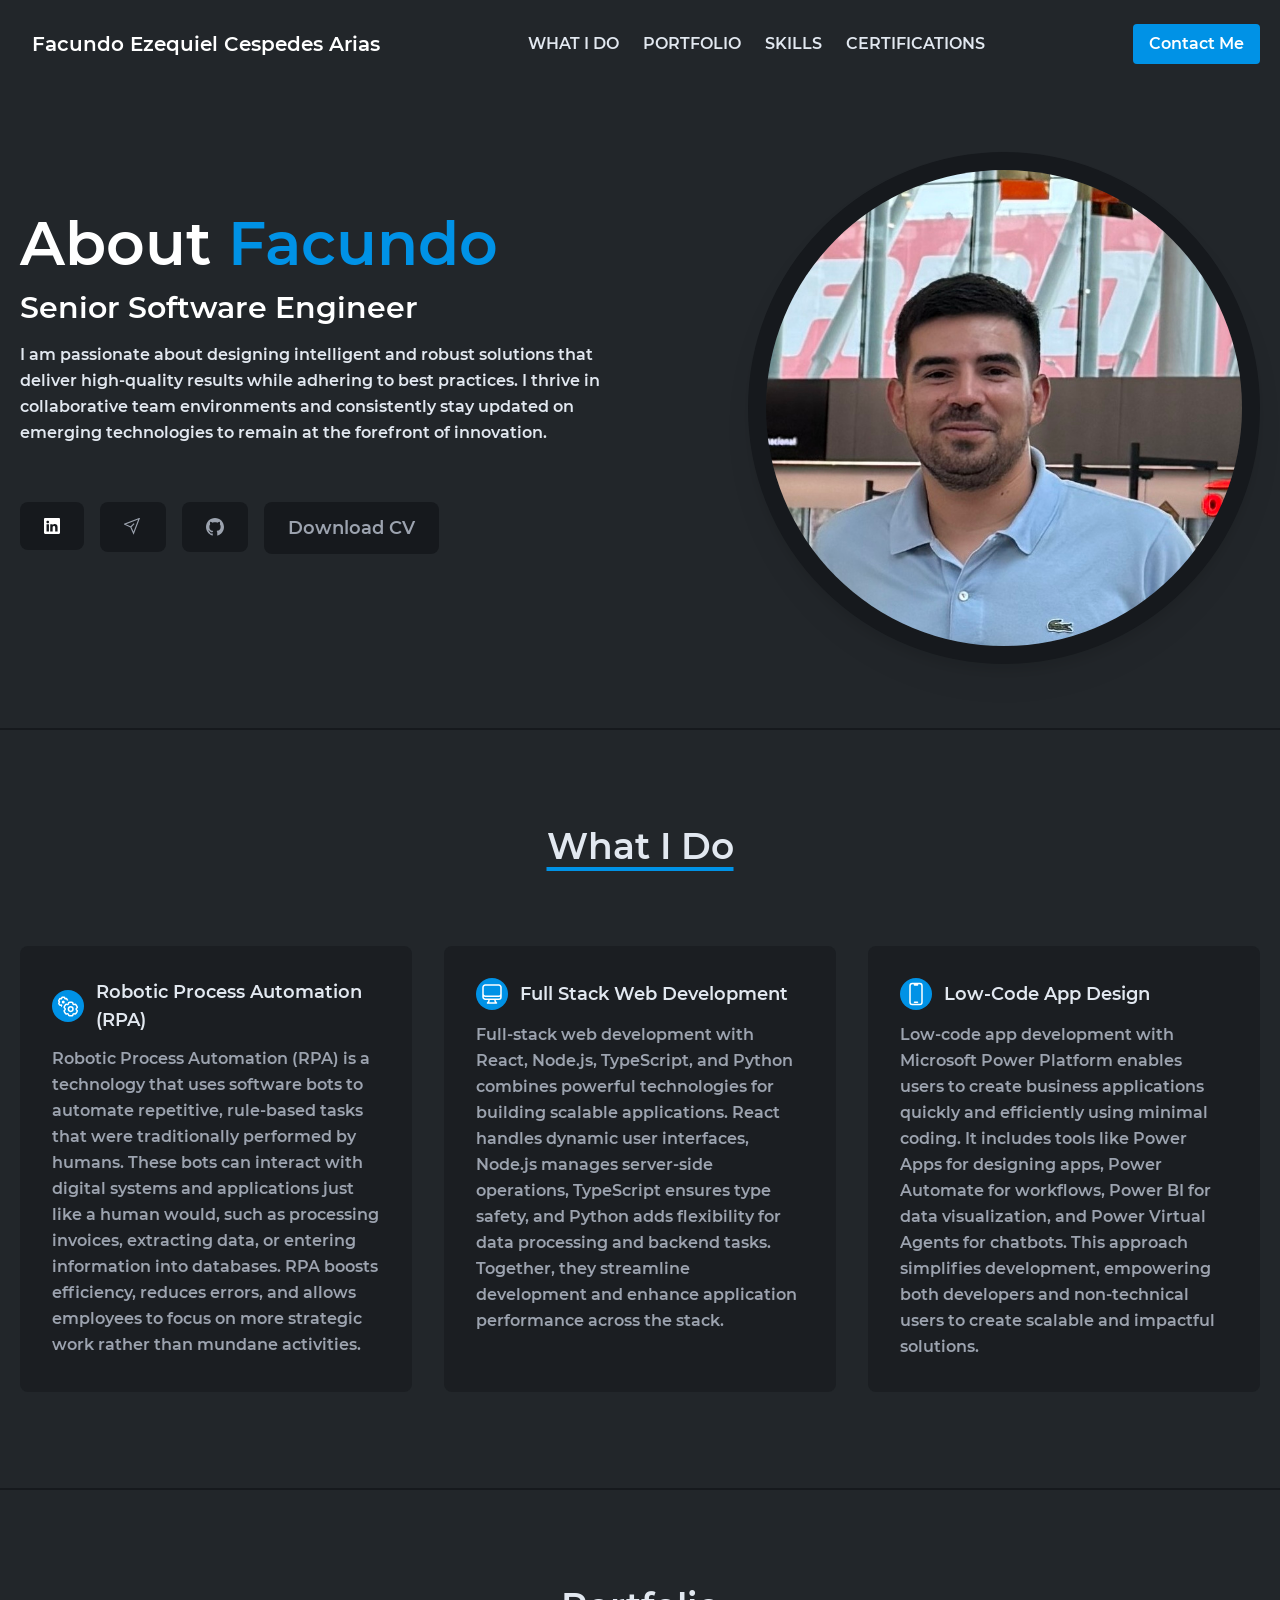
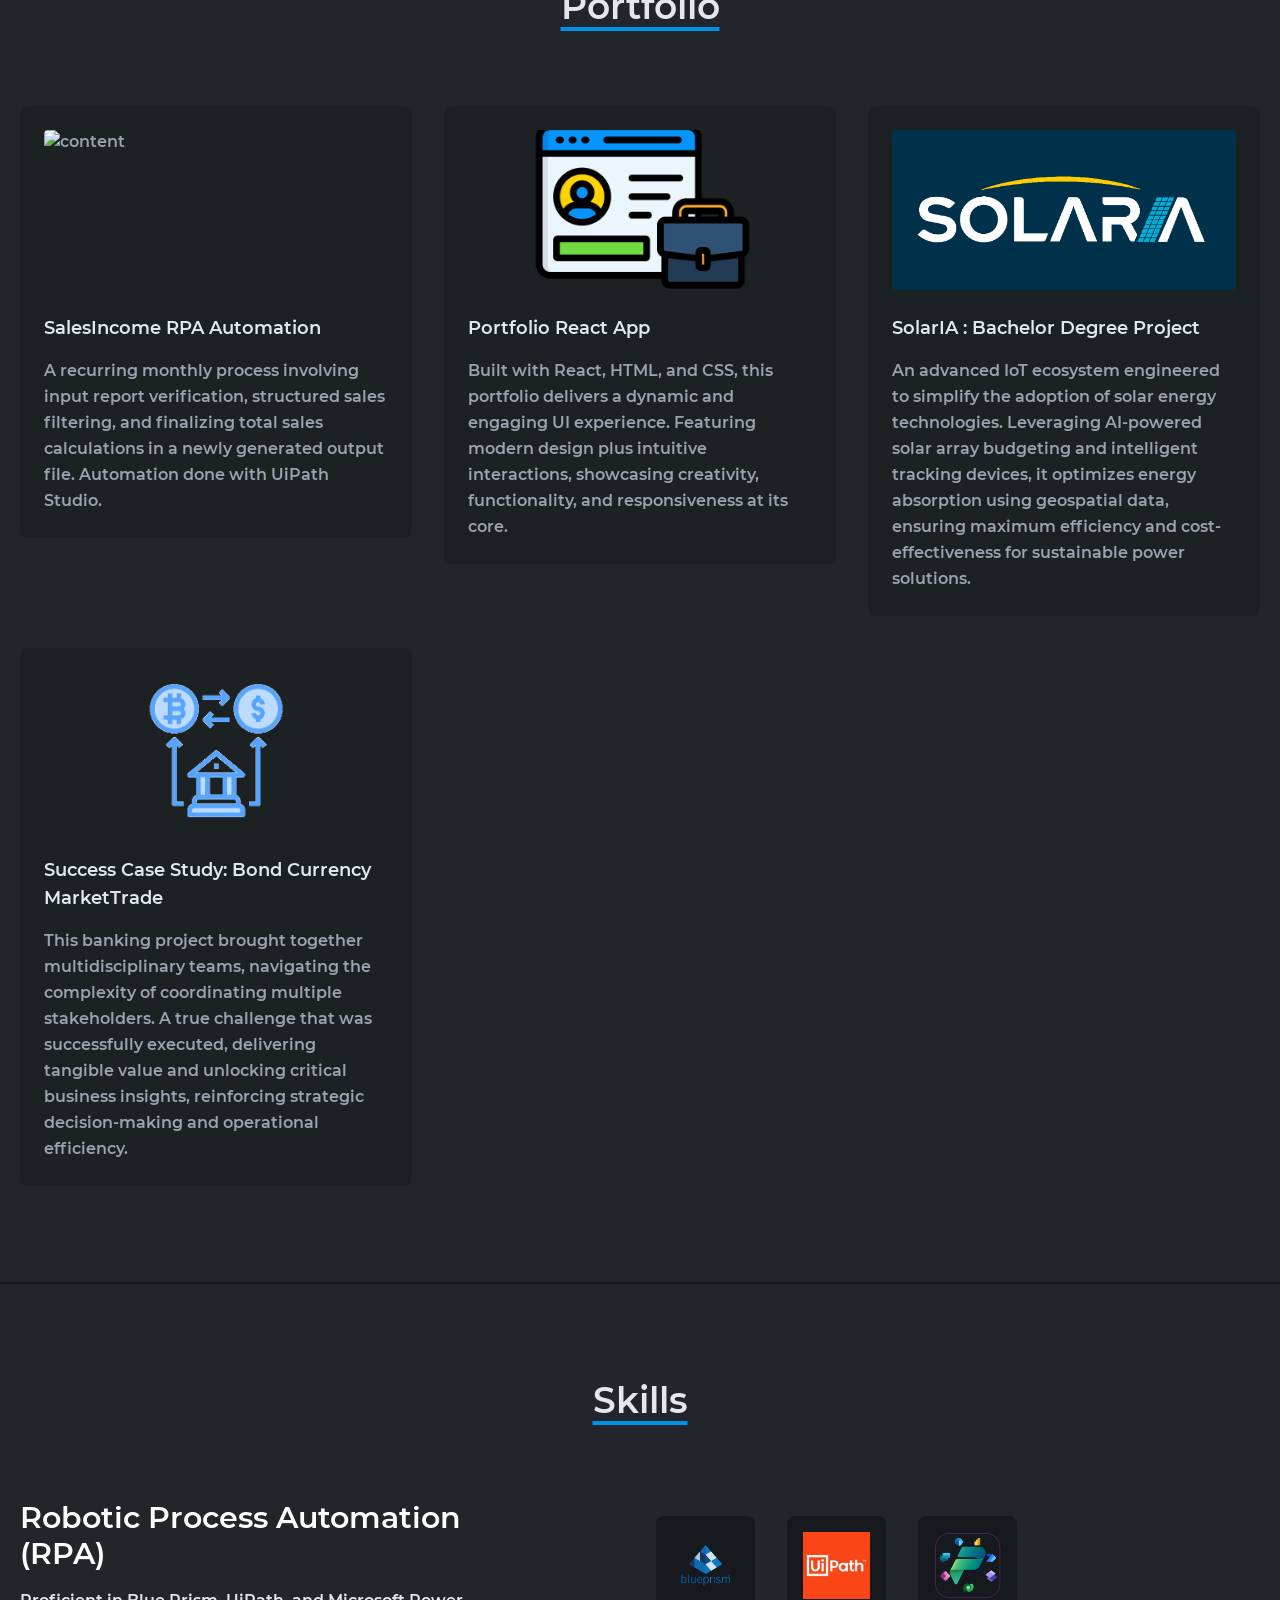
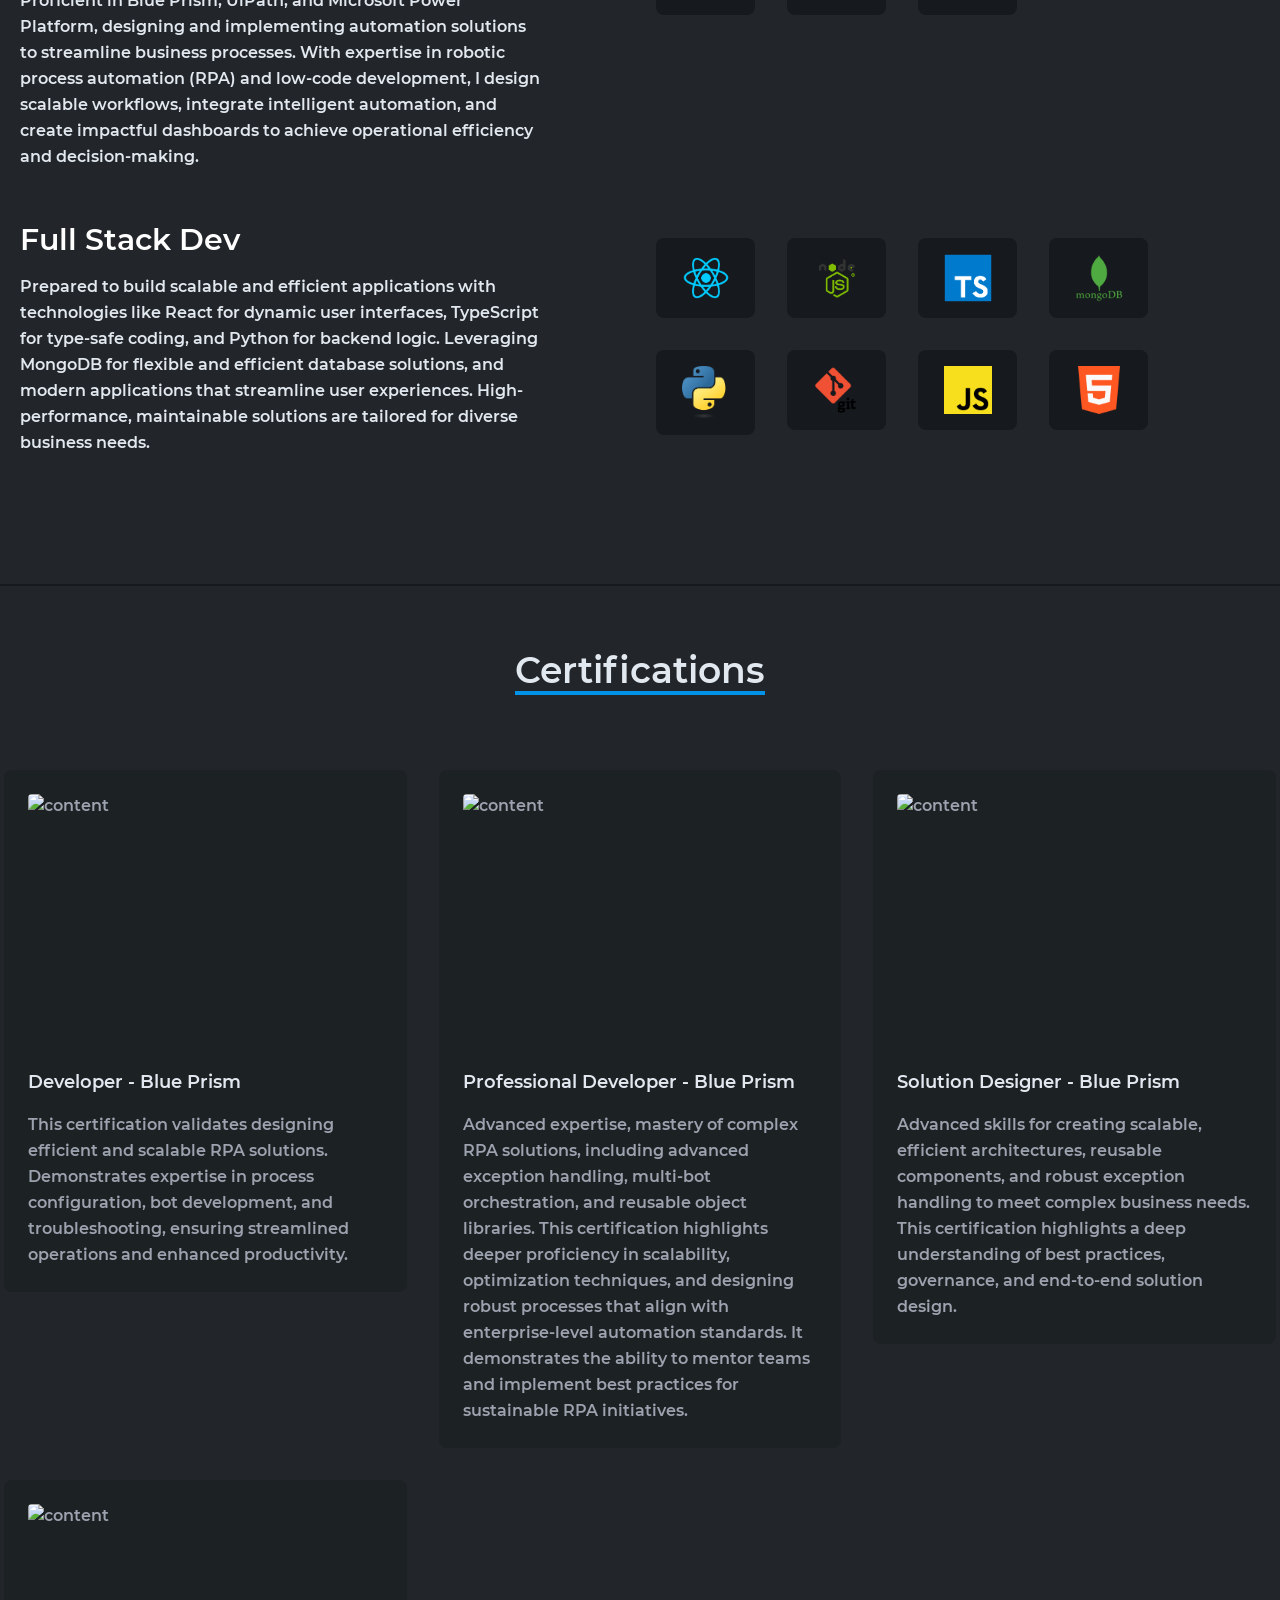
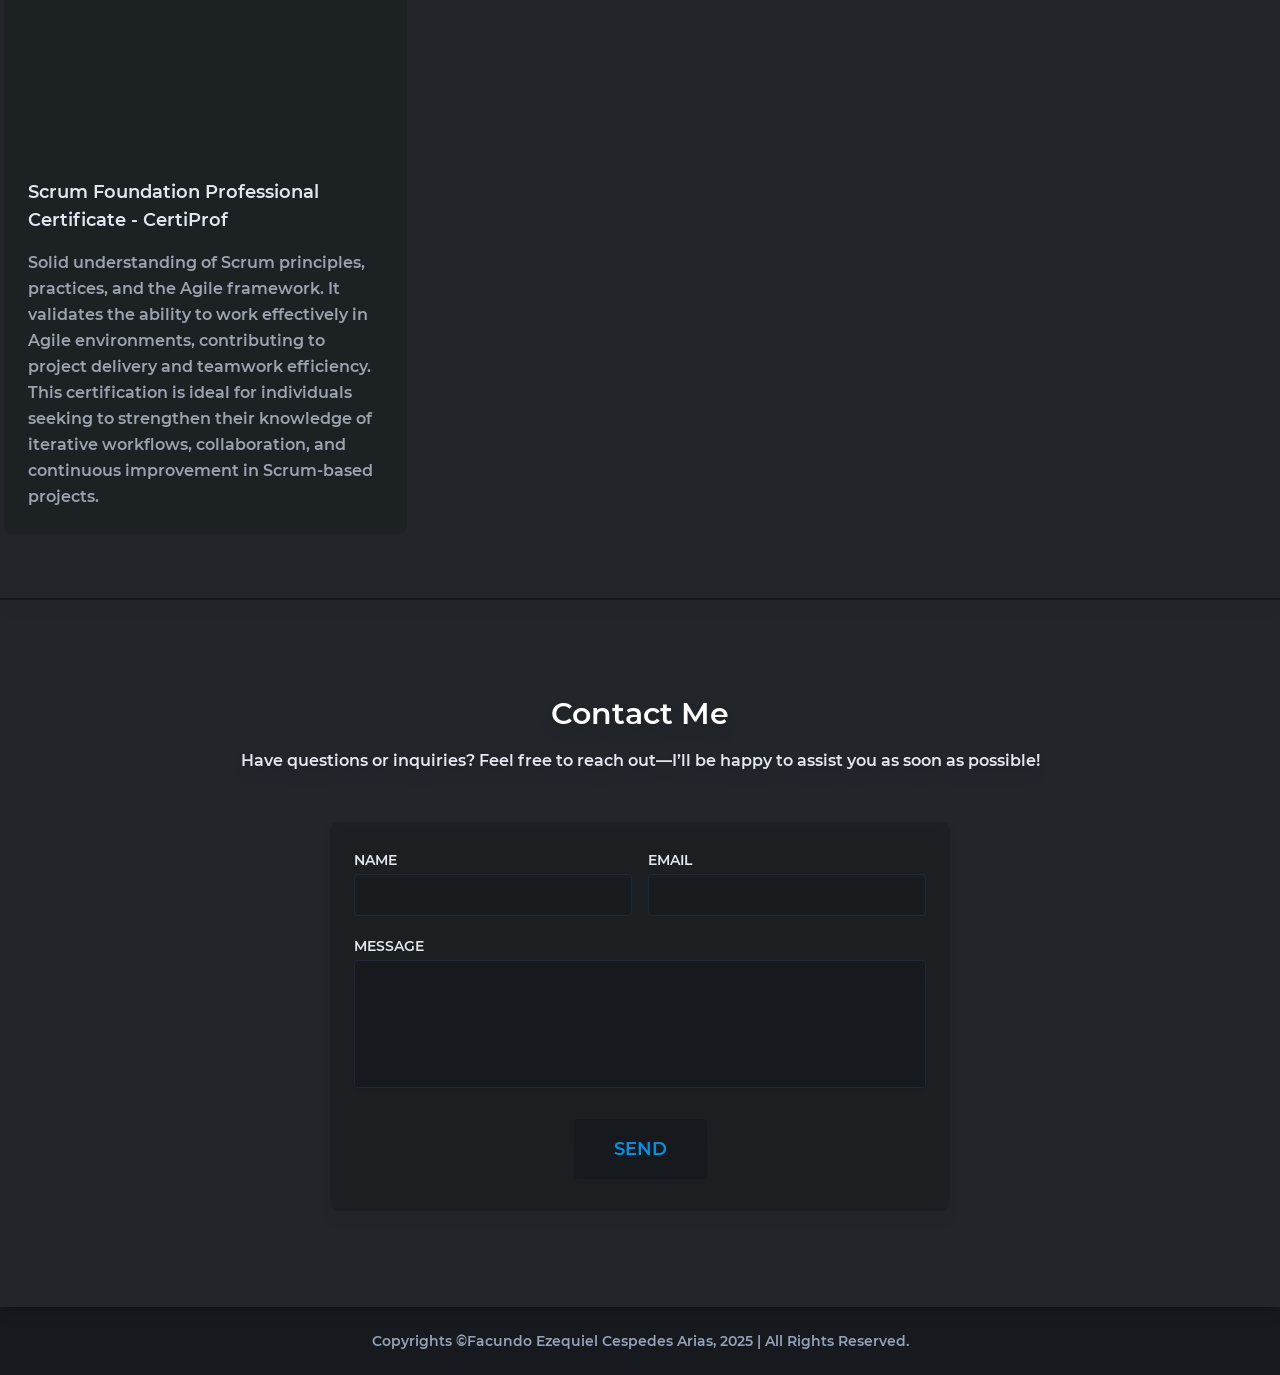
==== commit 9c46f79f: "update cv and portfolio description" ====
--- a/index.html
+++ b/index.html
@@ -241,7 +241,7 @@
                             </h2>
                             <p class="leading-relaxed text-base">A recurring monthly process involving input report
                                 verification, structured sales filtering, and finalizing total sales calculations in a
-                                newly generated output file. UiPath Studio. </p>
+                                newly generated output file. Automation done with UiPath Studio. </p>
                         </div>
                     </a>
                 </div>
@@ -331,7 +331,6 @@
                                 alt="">
                         </div>
                     </div>
-
                 </div>
 
             </div>
